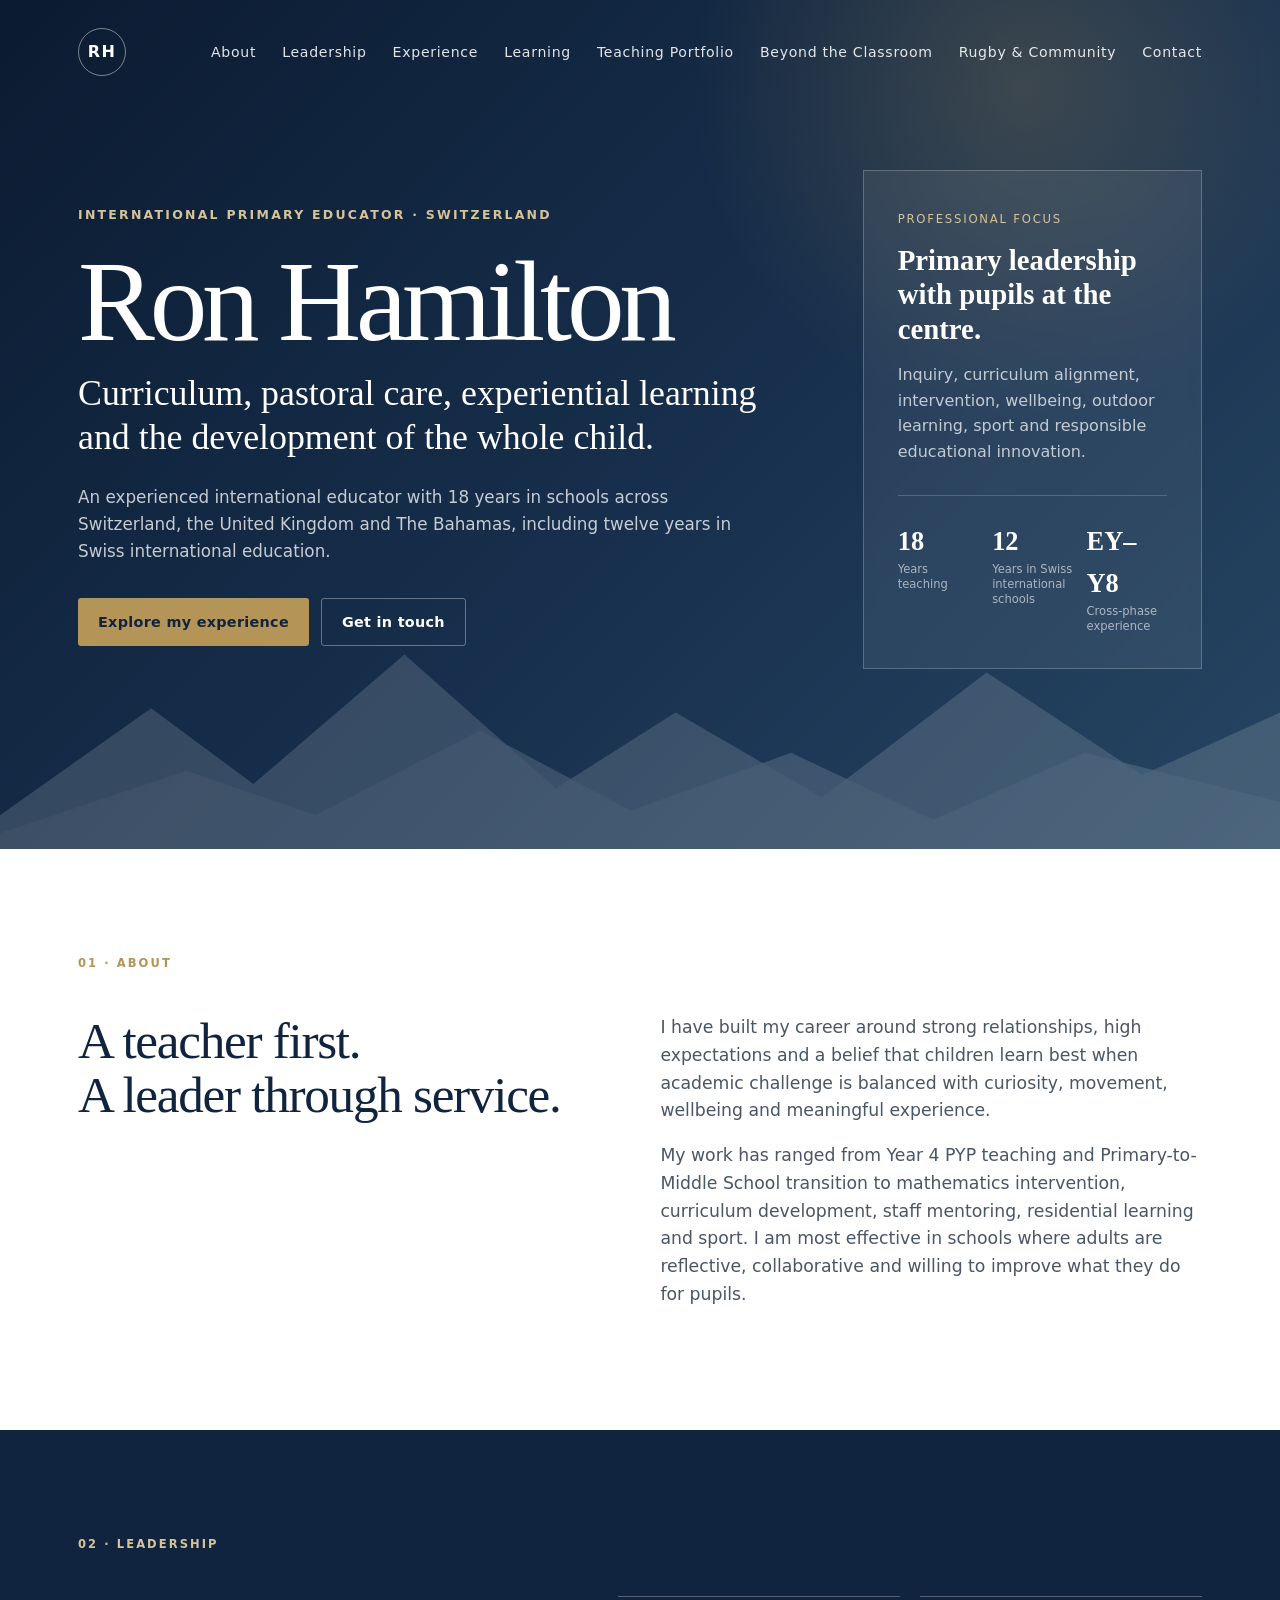
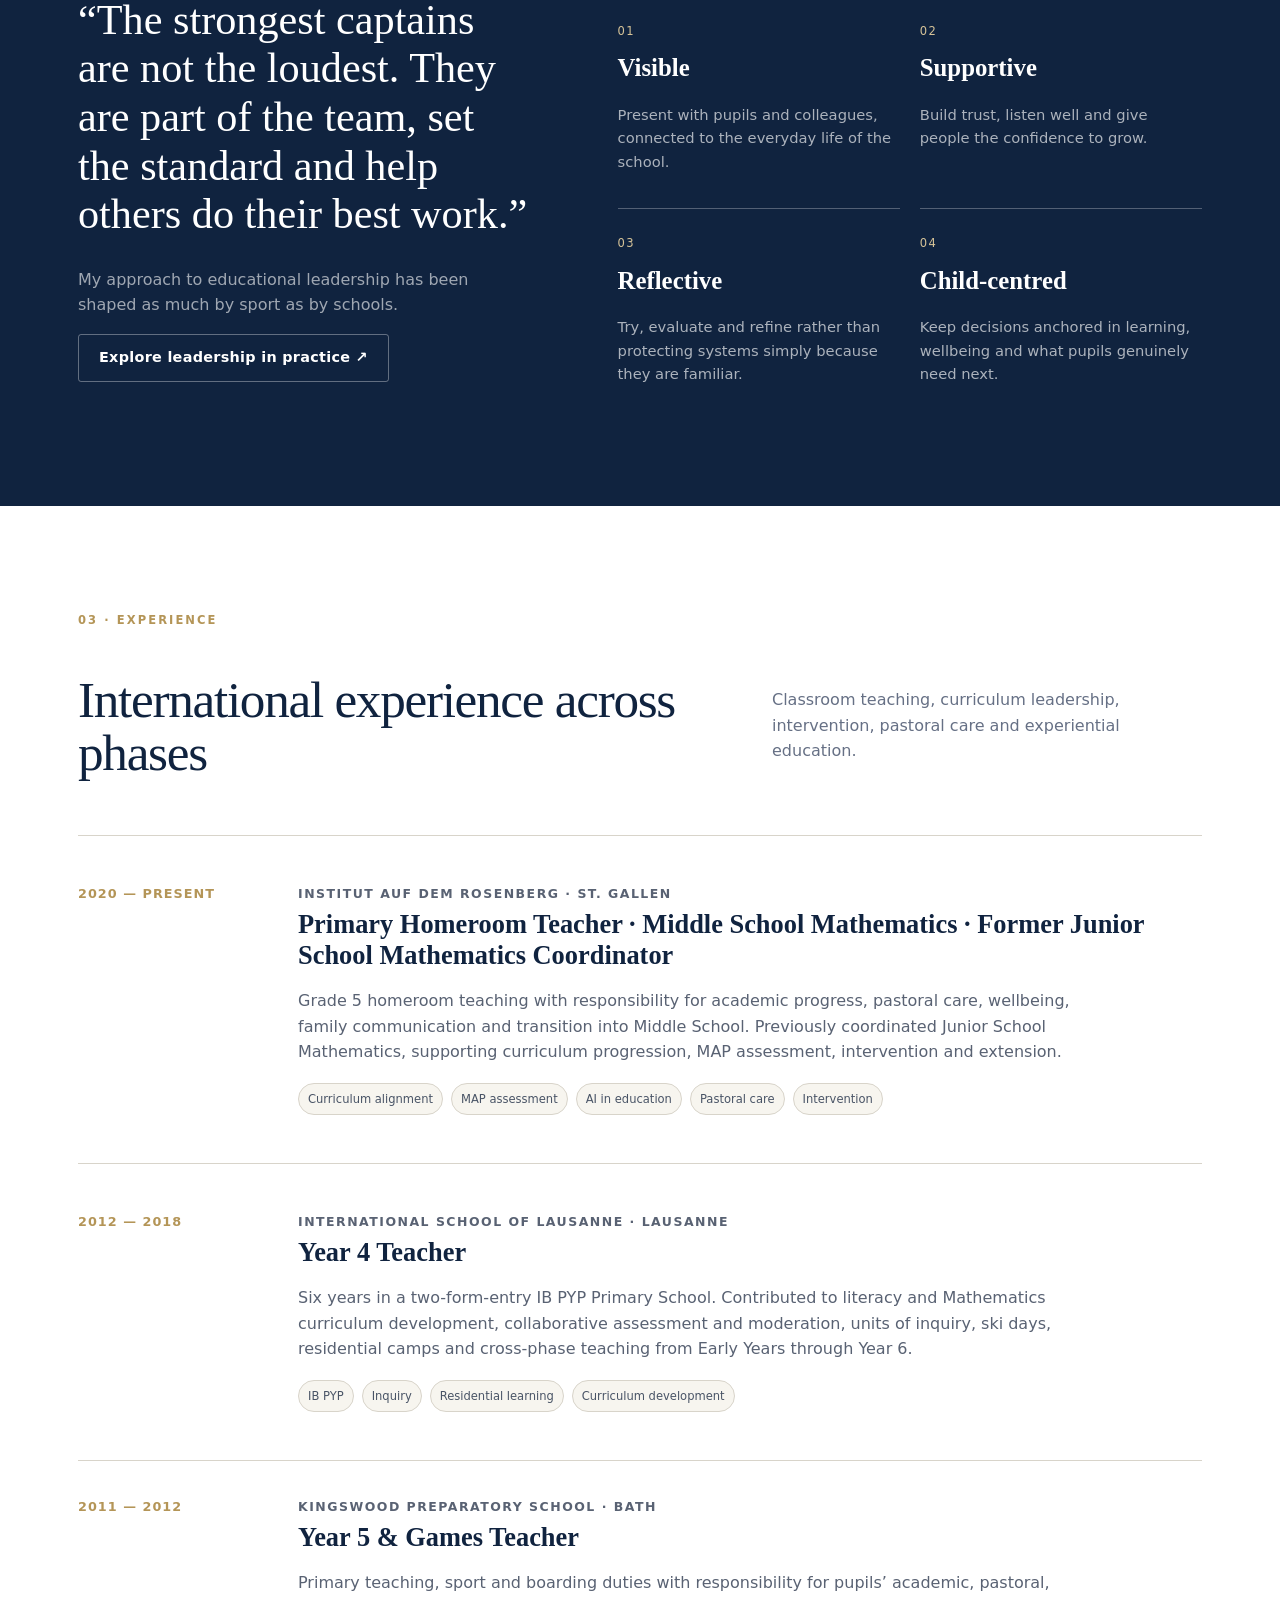
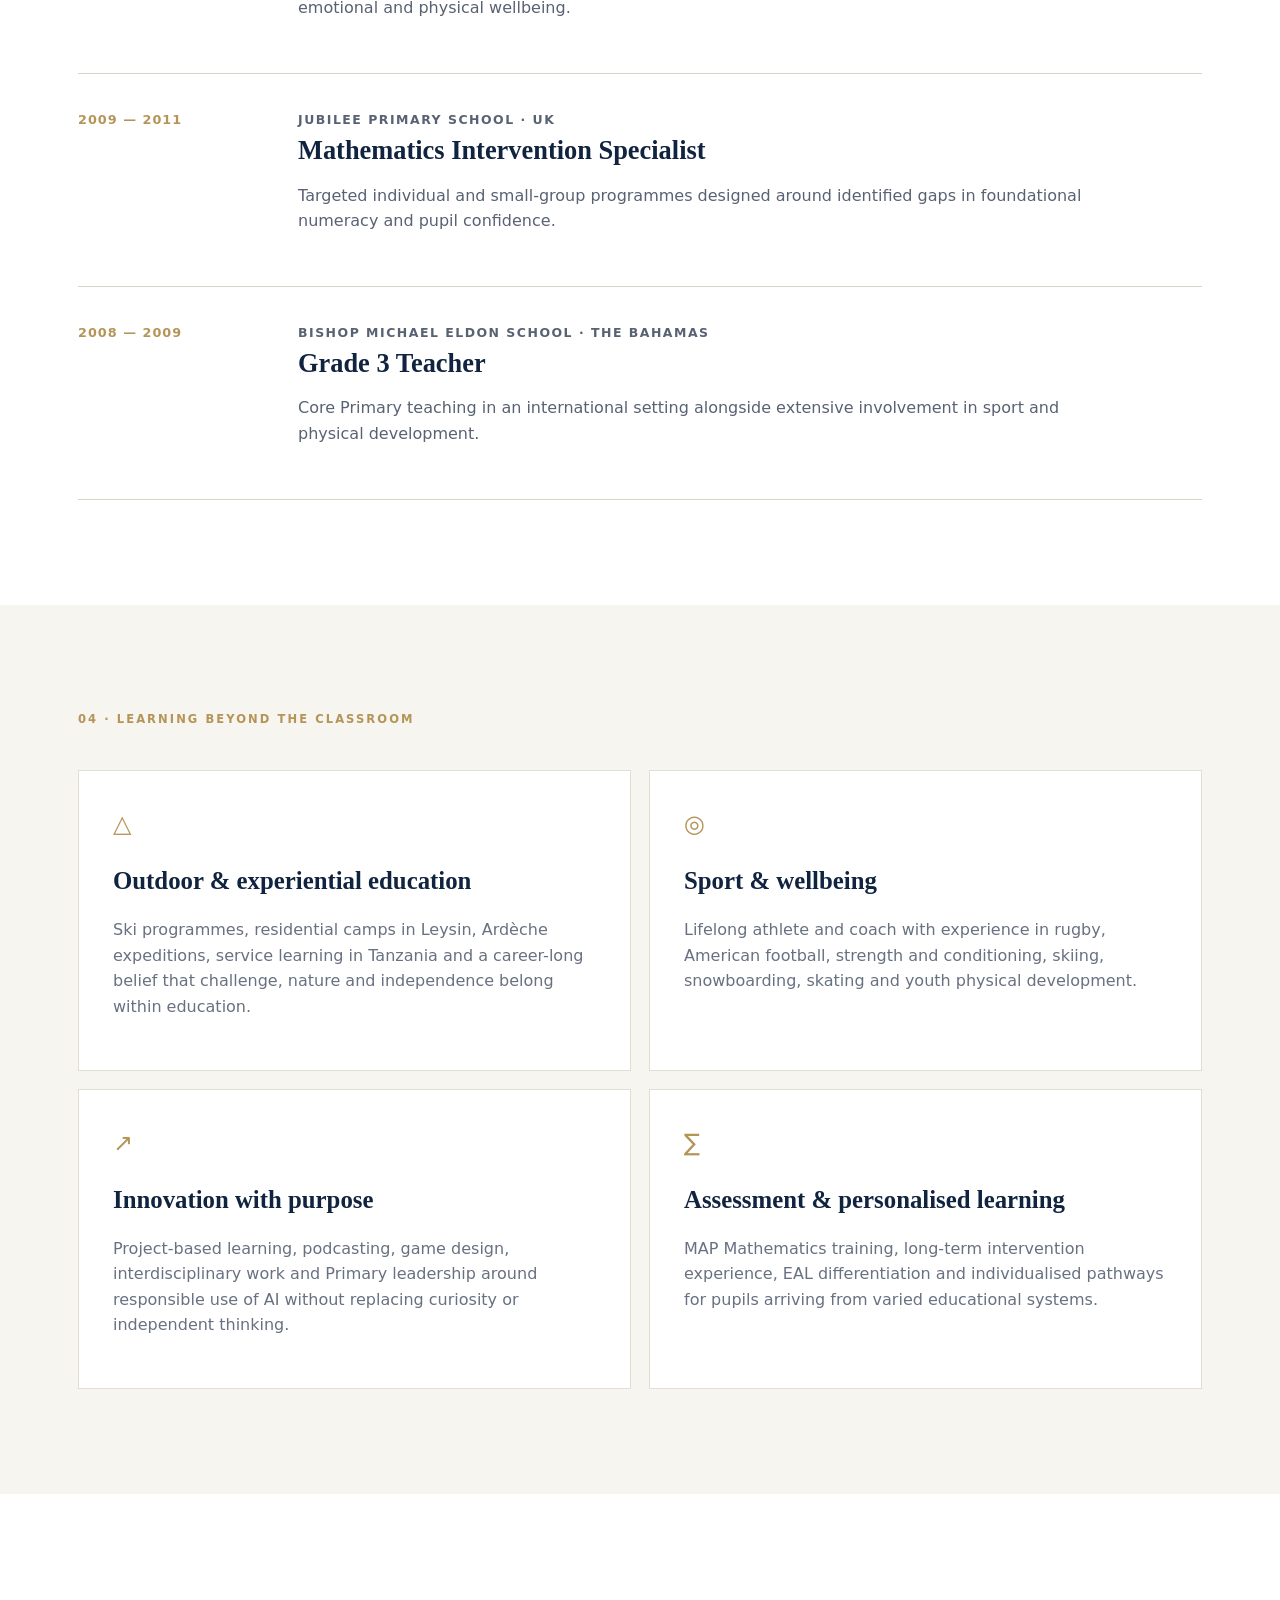
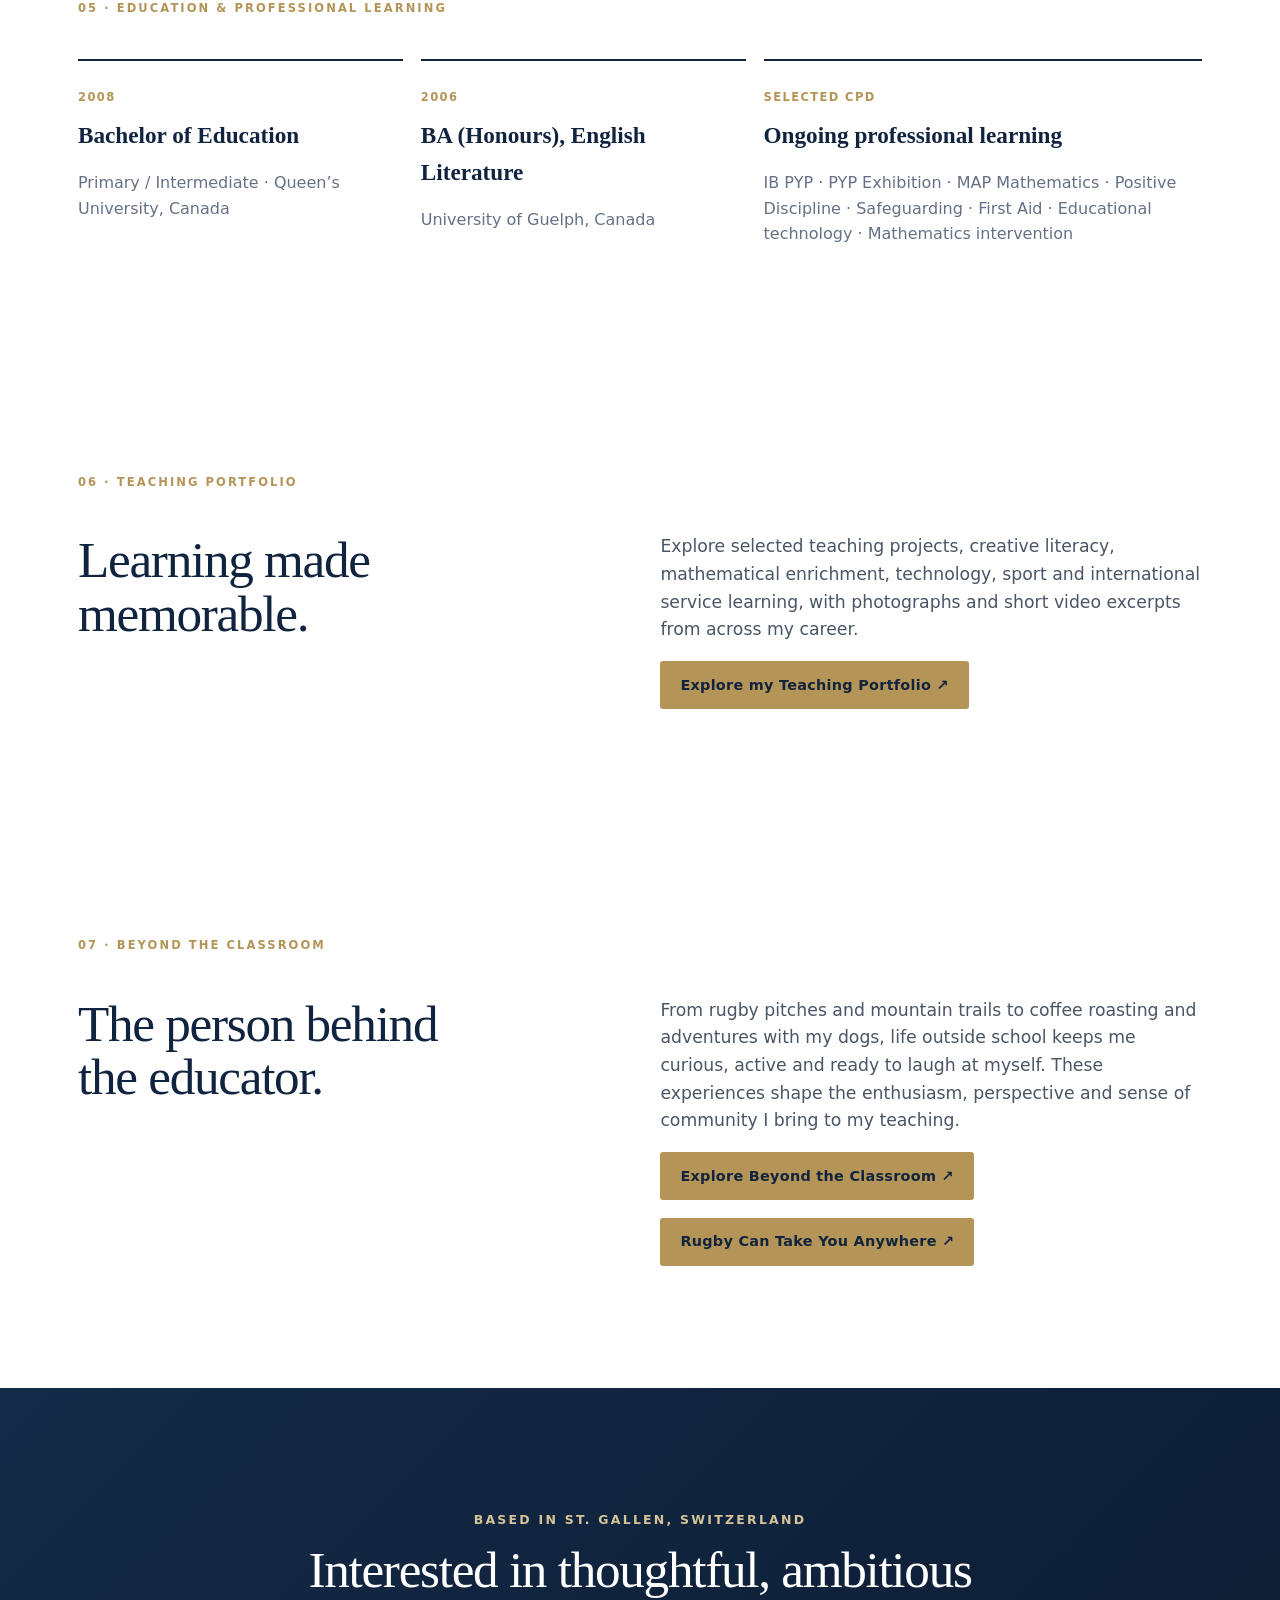
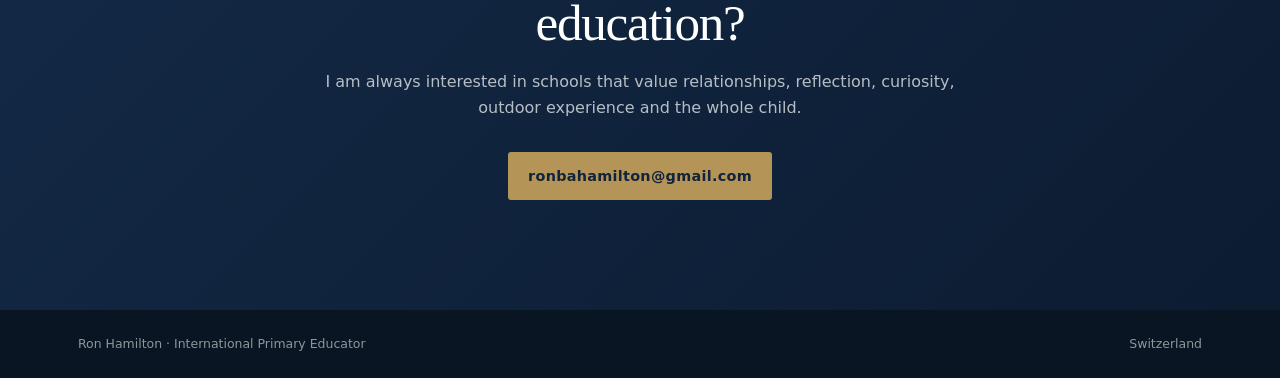
==== index.html @ 2dc6de79 "Correct Rosenberg mathematics leadership title to Junior School Mathematics Coordinator" ====
<!doctype html>
<html lang="en">
<head>
  <meta charset="utf-8">
  <meta name="viewport" content="width=device-width, initial-scale=1">
  <meta name="description" content="Ron Hamilton — international primary educator specialising in curriculum, pastoral care, experiential learning, mathematics intervention and outdoor education.">
  <title>Ron Hamilton | International Primary Educator</title>
  <link rel="stylesheet" href="styles.css">
</head>
<body>
  <header class="site-header">
    <a class="brand" href="#top">RH</a>
    <nav aria-label="Main navigation">
      <a href="#about">About</a>
      <a href="leadership.html">Leadership</a>
      <a href="#experience">Experience</a>
      <a href="#learning">Learning</a>
      <a href="portfolio.html">Teaching Portfolio</a>
      <a href="beyond.html">Beyond the Classroom</a>
      <a href="rugby.html">Rugby &amp; Community</a>
      <a href="#contact">Contact</a>
    </nav>
  </header>

  <main id="top">
    <section class="hero">
      <div class="hero-copy">
        <p class="eyebrow">International Primary Educator · Switzerland</p>
        <h1>Ron Hamilton</h1>
        <p class="hero-lead">Curriculum, pastoral care, experiential learning and the development of the whole child.</p>
        <p class="hero-intro">An experienced international educator with 18 years in schools across Switzerland, the United Kingdom and The Bahamas, including twelve years in Swiss international education.</p>
        <div class="hero-actions">
          <a class="button primary" href="#experience">Explore my experience</a>
          <a class="button secondary" href="mailto:ronbahamilton@gmail.com">Get in touch</a>
        </div>
      </div>

      <aside class="hero-card" aria-label="Professional focus">
        <span class="card-kicker">Professional focus</span>
        <strong>Primary leadership with pupils at the centre.</strong>
        <p>Inquiry, curriculum alignment, intervention, wellbeing, outdoor learning, sport and responsible educational innovation.</p>
        <div class="stat-grid">
          <div><b>18</b><span>Years teaching</span></div>
          <div><b>12</b><span>Years in Swiss international schools</span></div>
          <div><b>EY–Y8</b><span>Cross-phase experience</span></div>
        </div>
      </aside>

      <svg class="mountains" viewBox="0 0 1440 280" preserveAspectRatio="none" aria-hidden="true">
        <path d="M0 240 L170 120 L285 205 L455 60 L625 210 L760 125 L925 220 L1110 80 L1285 195 L1440 125 L1440 280 L0 280 Z" />
        <path class="ridge" d="M0 260 L210 190 L355 240 L540 145 L710 235 L890 170 L1050 245 L1220 170 L1440 225 L1440 280 L0 280 Z" />
      </svg>
    </section>

    <section id="about" class="section intro-section">
      <div class="section-label">01 · About</div>
      <div class="split">
        <div>
          <h2>A teacher first.<br>A leader through service.</h2>
        </div>
        <div class="prose">
          <p>I have built my career around strong relationships, high expectations and a belief that children learn best when academic challenge is balanced with curiosity, movement, wellbeing and meaningful experience.</p>
          <p>My work has ranged from Year 4 PYP teaching and Primary-to-Middle School transition to mathematics intervention, curriculum development, staff mentoring, residential learning and sport. I am most effective in schools where adults are reflective, collaborative and willing to improve what they do for pupils.</p>
        </div>
      </div>
    </section>

    <section id="leadership" class="section dark-section">
      <div class="section-label light">02 · Leadership</div>
      <div class="leadership-grid">
        <div>
          <p class="quote">“The strongest captains are not the loudest. They are part of the team, set the standard and help others do their best work.”</p>
          <p class="quote-note">My approach to educational leadership has been shaped as much by sport as by schools.</p>
          <a class="button secondary" href="leadership.html">Explore leadership in practice ↗</a>
        </div>
        <div class="pillars">
          <article><span>01</span><h3>Visible</h3><p>Present with pupils and colleagues, connected to the everyday life of the school.</p></article>
          <article><span>02</span><h3>Supportive</h3><p>Build trust, listen well and give people the confidence to grow.</p></article>
          <article><span>03</span><h3>Reflective</h3><p>Try, evaluate and refine rather than protecting systems simply because they are familiar.</p></article>
          <article><span>04</span><h3>Child-centred</h3><p>Keep decisions anchored in learning, wellbeing and what pupils genuinely need next.</p></article>
        </div>
      </div>
    </section>

    <section id="experience" class="section">
      <div class="section-label">03 · Experience</div>
      <div class="section-heading">
        <h2>International experience across phases</h2>
        <p>Classroom teaching, curriculum leadership, intervention, pastoral care and experiential education.</p>
      </div>

      <div class="timeline">
        <article class="role featured">
          <div class="role-date">2020 — Present</div>
          <div>
            <p class="role-place">Institut auf dem Rosenberg · St. Gallen</p>
            <h3>Primary Homeroom Teacher · Middle School Mathematics · Former Junior School Mathematics Coordinator</h3>
            <p>Grade 5 homeroom teaching with responsibility for academic progress, pastoral care, wellbeing, family communication and transition into Middle School. Previously coordinated Junior School Mathematics, supporting curriculum progression, MAP assessment, intervention and extension.</p>
            <div class="tags"><span>Curriculum alignment</span><span>MAP assessment</span><span>AI in education</span><span>Pastoral care</span><span>Intervention</span></div>
          </div>
        </article>

        <article class="role featured">
          <div class="role-date">2012 — 2018</div>
          <div>
            <p class="role-place">International School of Lausanne · Lausanne</p>
            <h3>Year 4 Teacher</h3>
            <p>Six years in a two-form-entry IB PYP Primary School. Contributed to literacy and Mathematics curriculum development, collaborative assessment and moderation, units of inquiry, ski days, residential camps and cross-phase teaching from Early Years through Year 6.</p>
            <div class="tags"><span>IB PYP</span><span>Inquiry</span><span>Residential learning</span><span>Curriculum development</span></div>
          </div>
        </article>

        <article class="role">
          <div class="role-date">2011 — 2012</div>
          <div><p class="role-place">Kingswood Preparatory School · Bath</p><h3>Year 5 & Games Teacher</h3><p>Primary teaching, sport and boarding duties with responsibility for pupils’ academic, pastoral, emotional and physical wellbeing.</p></div>
        </article>

        <article class="role">
          <div class="role-date">2009 — 2011</div>
          <div><p class="role-place">Jubilee Primary School · UK</p><h3>Mathematics Intervention Specialist</h3><p>Targeted individual and small-group programmes designed around identified gaps in foundational numeracy and pupil confidence.</p></div>
        </article>

        <article class="role">
          <div class="role-date">2008 — 2009</div>
          <div><p class="role-place">Bishop Michael Eldon School · The Bahamas</p><h3>Grade 3 Teacher</h3><p>Core Primary teaching in an international setting alongside extensive involvement in sport and physical development.</p></div>
        </article>
      </div>
    </section>

    <section id="learning" class="section warm-section">
      <div class="section-label">04 · Learning beyond the classroom</div>
      <div class="cards">
        <article>
          <span class="icon">△</span>
          <h3>Outdoor & experiential education</h3>
          <p>Ski programmes, residential camps in Leysin, Ardèche expeditions, service learning in Tanzania and a career-long belief that challenge, nature and independence belong within education.</p>
        </article>
        <article>
          <span class="icon">◎</span>
          <h3>Sport & wellbeing</h3>
          <p>Lifelong athlete and coach with experience in rugby, American football, strength and conditioning, skiing, snowboarding, skating and youth physical development.</p>
        </article>
        <article>
          <span class="icon">↗</span>
          <h3>Innovation with purpose</h3>
          <p>Project-based learning, podcasting, game design, interdisciplinary work and Primary leadership around responsible use of AI without replacing curiosity or independent thinking.</p>
        </article>
        <article>
          <span class="icon">∑</span>
          <h3>Assessment & personalised learning</h3>
          <p>MAP Mathematics training, long-term intervention experience, EAL differentiation and individualised pathways for pupils arriving from varied educational systems.</p>
        </article>
      </div>
    </section>

    <section class="section credentials">
      <div class="section-label">05 · Education & professional learning</div>
      <div class="credential-grid">
        <div><span>2008</span><h3>Bachelor of Education</h3><p>Primary / Intermediate · Queen’s University, Canada</p></div>
        <div><span>2006</span><h3>BA (Honours), English Literature</h3><p>University of Guelph, Canada</p></div>
        <div><span>Selected CPD</span><h3>Ongoing professional learning</h3><p>IB PYP · PYP Exhibition · MAP Mathematics · Positive Discipline · Safeguarding · First Aid · Educational technology · Mathematics intervention</p></div>
      </div>
    </section>

    <section class="section" id="teaching-portfolio">
      <div class="section-label">06 · Teaching portfolio</div>
      <div class="split">
        <div><h2>Learning made<br>memorable.</h2></div>
        <div class="prose">
          <p>Explore selected teaching projects, creative literacy, mathematical enrichment, technology, sport and international service learning, with photographs and short video excerpts from across my career.</p>
          <p><a class="button primary" href="portfolio.html">Explore my Teaching Portfolio ↗</a></p>
        </div>
      </div>
    </section>
    <section id="beyond" class="section">
      <div class="section-label">07 · Beyond the classroom</div>
      <div class="split">
        <div><h2>The person behind<br>the educator.</h2></div>
        <div class="prose">
          <p>From rugby pitches and mountain trails to coffee roasting and adventures with my dogs, life outside school keeps me curious, active and ready to laugh at myself. These experiences shape the enthusiasm, perspective and sense of community I bring to my teaching.</p>
          <p><a class="button primary" href="beyond.html">Explore Beyond the Classroom ↗</a></p>
          <p><a class="button primary" href="rugby.html">Rugby Can Take You Anywhere ↗</a></p>
        </div>
      </div>
    </section>

    <section id="contact" class="contact-section">
      <p class="eyebrow">Based in St. Gallen, Switzerland</p>
      <h2>Interested in thoughtful, ambitious education?</h2>
      <p>I am always interested in schools that value relationships, reflection, curiosity, outdoor experience and the whole child.</p>
      <a class="button primary" href="mailto:ronbahamilton@gmail.com">ronbahamilton@gmail.com</a>
    </section>
  </main>

  <footer>
    <span>Ron Hamilton · International Primary Educator</span>
    <span>Switzerland</span>
  </footer>
</body>
</html>
---- styles.css ----
:root{
  --navy:#10233f;
  --navy-2:#182f50;
  --ink:#1f2937;
  --muted:#667085;
  --paper:#f7f5ef;
  --warm:#eee8dc;
  --gold:#b49557;
  --line:#d8d4ca;
  --white:#ffffff;
  --max:1180px;
}
*{box-sizing:border-box}
html{scroll-behavior:smooth}
body{
  margin:0;
  font-family:Inter,ui-sans-serif,system-ui,-apple-system,BlinkMacSystemFont,"Segoe UI",sans-serif;
  color:var(--ink);
  background:#fff;
  line-height:1.6;
}
a{color:inherit}
.site-header{
  position:absolute;
  z-index:10;
  top:0;left:0;right:0;
  max-width:var(--max);
  margin:auto;
  padding:28px 28px;
  display:flex;
  justify-content:space-between;
  align-items:center;
  color:#fff;
}
.brand{
  text-decoration:none;
  width:48px;height:48px;border:1px solid rgba(255,255,255,.45);
  border-radius:50%;
  display:grid;place-items:center;
  font-weight:700;letter-spacing:.08em;
}
nav{display:flex;gap:26px}
nav a{
  text-decoration:none;
  font-size:.88rem;
  letter-spacing:.05em;
  opacity:.88;
}
nav a:hover{opacity:1}
.hero{
  min-height:780px;
  position:relative;
  overflow:hidden;
  background:
    radial-gradient(circle at 80% 10%, rgba(180,149,87,.24), transparent 26%),
    linear-gradient(135deg,#0b1b31 0%,#18314f 58%,#274663 100%);
  color:#fff;
  padding:170px max(28px,calc((100vw - var(--max))/2 + 28px)) 180px;
  display:grid;
  grid-template-columns:minmax(0,1.35fr) minmax(320px,.65fr);
  gap:80px;
  align-items:center;
}
.hero-copy,.hero-card{position:relative;z-index:2}
.eyebrow{
  text-transform:uppercase;
  letter-spacing:.18em;
  font-size:.78rem;
  font-weight:700;
  color:#d6c398;
}
h1{
  font-family:Georgia,"Times New Roman",serif;
  font-size:clamp(4rem,9vw,8.4rem);
  line-height:.9;
  margin:.22em 0 .16em;
  font-weight:500;
  letter-spacing:-.045em;
}
.hero-lead{
  font-family:Georgia,"Times New Roman",serif;
  font-size:clamp(1.45rem,2.8vw,2.35rem);
  line-height:1.22;
  max-width:760px;
  margin:0 0 24px;
}
.hero-intro{max-width:690px;color:rgba(255,255,255,.76);font-size:1.05rem}
.hero-actions{display:flex;gap:12px;flex-wrap:wrap;margin-top:34px}
.button{
  display:inline-flex;align-items:center;justify-content:center;
  min-height:48px;padding:0 20px;
  text-decoration:none;border-radius:3px;
  font-size:.9rem;font-weight:700;letter-spacing:.02em;
}
.primary{background:var(--gold);color:#12243d}
.secondary{border:1px solid rgba(255,255,255,.34);color:#fff}
.hero-card{
  border:1px solid rgba(255,255,255,.22);
  padding:34px;
  background:rgba(255,255,255,.07);
  backdrop-filter:blur(6px);
}
.card-kicker{font-size:.73rem;letter-spacing:.15em;text-transform:uppercase;color:#d6c398}
.hero-card strong{display:block;font-family:Georgia,serif;font-size:1.8rem;line-height:1.2;margin:12px 0}
.hero-card p{color:rgba(255,255,255,.72)}
.stat-grid{display:grid;grid-template-columns:repeat(3,1fr);gap:14px;margin-top:30px;padding-top:24px;border-top:1px solid rgba(255,255,255,.18)}
.stat-grid b{display:block;font-family:Georgia,serif;font-size:1.65rem;color:#fff}
.stat-grid span{display:block;font-size:.72rem;line-height:1.3;color:rgba(255,255,255,.6)}
.mountains{position:absolute;bottom:-2px;left:0;width:100%;height:250px;z-index:1;opacity:.2;fill:#b9c3ca}
.mountains .ridge{fill:#edf0ef;opacity:.75}
.section{max-width:var(--max);margin:auto;padding:105px 28px}
.section-label{
  color:var(--gold);
  text-transform:uppercase;
  font-size:.72rem;
  font-weight:800;
  letter-spacing:.18em;
  margin-bottom:42px;
}
.split{display:grid;grid-template-columns:1fr 1.1fr;gap:90px}
h2{
  font-family:Georgia,"Times New Roman",serif;
  color:var(--navy);
  font-weight:500;
  letter-spacing:-.025em;
  font-size:clamp(2.4rem,4vw,4.4rem);
  line-height:1.04;
  margin:0;
}
.prose{font-size:1.08rem;color:#4a5565}
.prose p:first-child{margin-top:0}
.dark-section{
  max-width:none;
  padding-left:max(28px,calc((100vw - var(--max))/2 + 28px));
  padding-right:max(28px,calc((100vw - var(--max))/2 + 28px));
  background:var(--navy);
  color:#fff;
}
.section-label.light{color:#d6c398}
.leadership-grid{display:grid;grid-template-columns:1fr 1.3fr;gap:90px}
.quote{
  font-family:Georgia,serif;
  font-size:clamp(2rem,3.3vw,3.25rem);
  line-height:1.15;
  margin:0;
}
.quote-note{color:rgba(255,255,255,.6);margin-top:28px}
.pillars{display:grid;grid-template-columns:1fr 1fr;gap:20px}
.pillars article{border-top:1px solid rgba(255,255,255,.28);padding-top:20px}
.pillars span{font-size:.72rem;color:#d6c398;letter-spacing:.12em}
.pillars h3{font-family:Georgia,serif;font-size:1.55rem;margin:6px 0}
.pillars p{color:rgba(255,255,255,.65);font-size:.92rem}
.section-heading{display:flex;justify-content:space-between;gap:50px;align-items:end;margin-bottom:55px}
.section-heading p{max-width:430px;color:var(--muted)}
.timeline{border-top:1px solid var(--line)}
.role{
  display:grid;
  grid-template-columns:180px 1fr;
  gap:40px;
  padding:36px 0;
  border-bottom:1px solid var(--line);
}
.role.featured{padding:48px 0}
.role-date{font-size:.8rem;color:var(--gold);font-weight:800;letter-spacing:.08em;text-transform:uppercase}
.role-place{margin:0 0 5px;font-size:.78rem;text-transform:uppercase;letter-spacing:.12em;color:var(--muted);font-weight:700}
.role h3{margin:0 0 12px;color:var(--navy);font-family:Georgia,serif;font-size:1.65rem;line-height:1.2}
.role p{max-width:820px;color:#596273}
.tags{display:flex;gap:8px;flex-wrap:wrap;margin-top:18px}
.tags span{font-size:.72rem;background:var(--paper);border:1px solid var(--line);padding:6px 9px;border-radius:999px;color:#495466}
.warm-section{max-width:none;background:var(--paper);padding-left:max(28px,calc((100vw - var(--max))/2 + 28px));padding-right:max(28px,calc((100vw - var(--max))/2 + 28px))}
.cards{display:grid;grid-template-columns:repeat(2,1fr);gap:18px}
.cards article{background:#fff;padding:34px;border:1px solid #e2ded5;min-height:265px}
.icon{font-size:1.5rem;color:var(--gold)}
.cards h3{font-family:Georgia,serif;color:var(--navy);font-size:1.55rem;margin:18px 0 10px}
.cards p{color:#687181}
.credential-grid{display:grid;grid-template-columns:1fr 1fr 1.35fr;gap:18px}
.credential-grid>div{border-top:2px solid var(--navy);padding-top:22px}
.credential-grid span{text-transform:uppercase;letter-spacing:.12em;color:var(--gold);font-size:.72rem;font-weight:700}
.credential-grid h3{font-family:Georgia,serif;color:var(--navy);font-size:1.45rem;margin:8px 0}
.credential-grid p{color:#667085}
.contact-section{
  background:linear-gradient(135deg,#142a48,#0c1c31);
  color:#fff;
  text-align:center;
  padding:110px 28px;
}
.contact-section h2{color:#fff;max-width:850px;margin:0 auto 20px}
.contact-section>p:not(.eyebrow){max-width:680px;margin:0 auto 32px;color:rgba(255,255,255,.7)}
footer{background:#091522;color:rgba(255,255,255,.55);padding:24px max(28px,calc((100vw - var(--max))/2 + 28px));display:flex;justify-content:space-between;font-size:.78rem}
@media(max-width:900px){
  nav{display:none}
  .hero{grid-template-columns:1fr;gap:45px;padding-top:135px}
  .hero-card{max-width:600px}
  .split,.leadership-grid{grid-template-columns:1fr;gap:45px}
  .section-heading{display:block}
  .section-heading p{margin-top:18px}
  .credential-grid{grid-template-columns:1fr}
}
@media(max-width:650px){
  .hero{min-height:auto;padding-bottom:145px}
  h1{font-size:4rem}
  .stat-grid{grid-template-columns:1fr 1fr 1fr}
  .pillars,.cards{grid-template-columns:1fr}
  .role{grid-template-columns:1fr;gap:8px}
  footer{display:block}
  footer span{display:block;margin:3px 0}
}
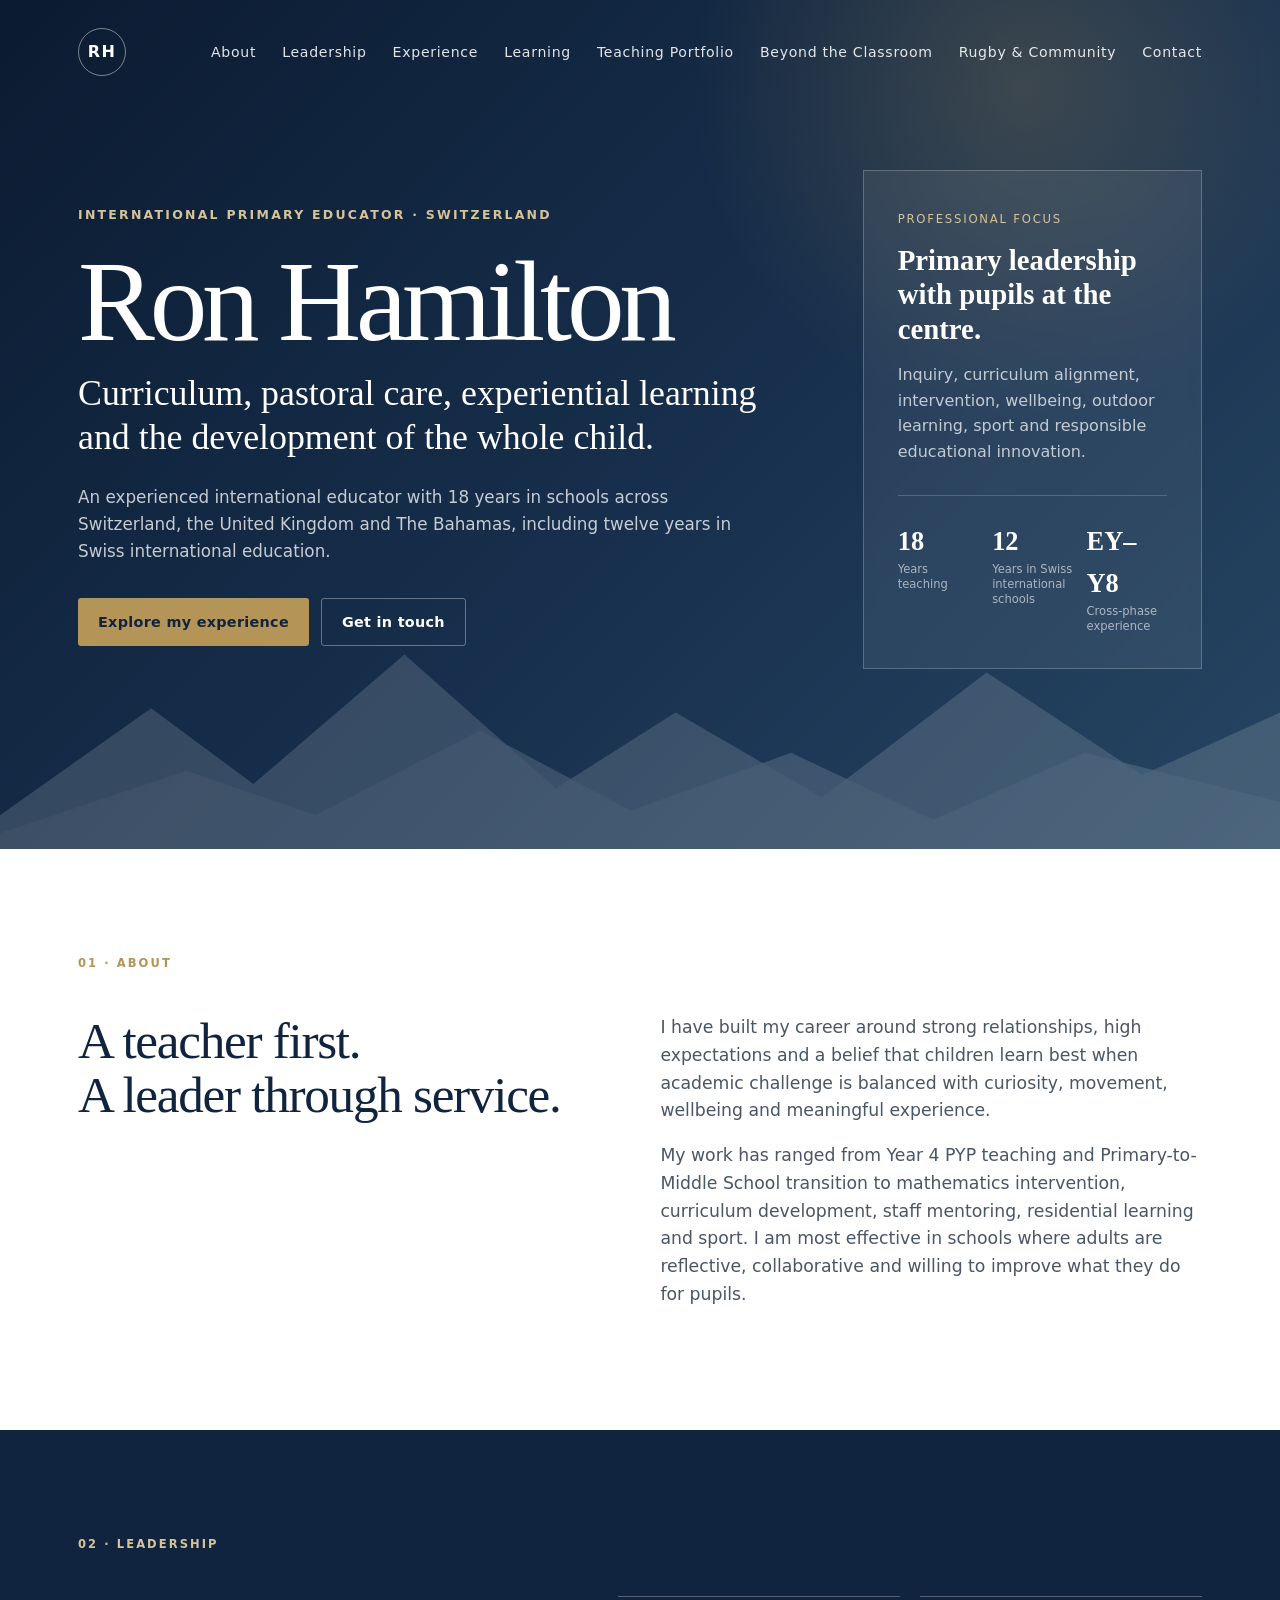
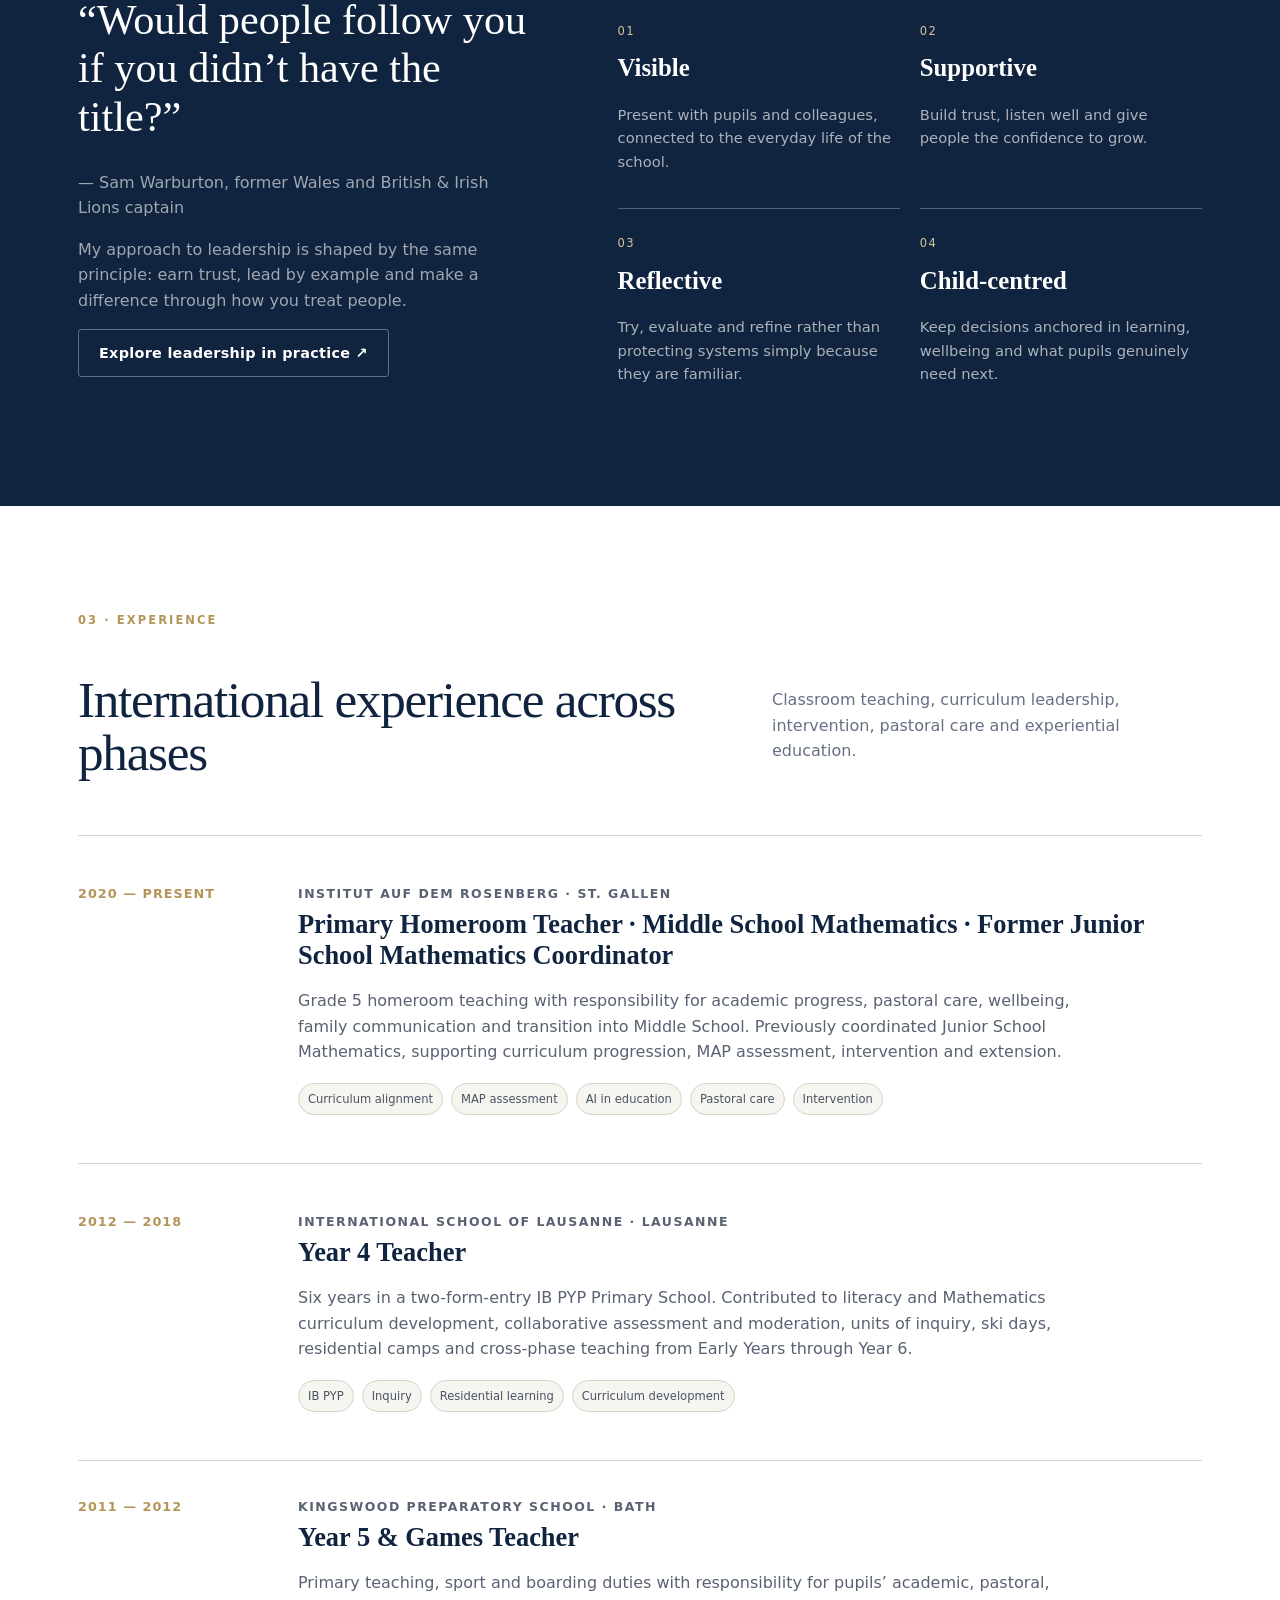
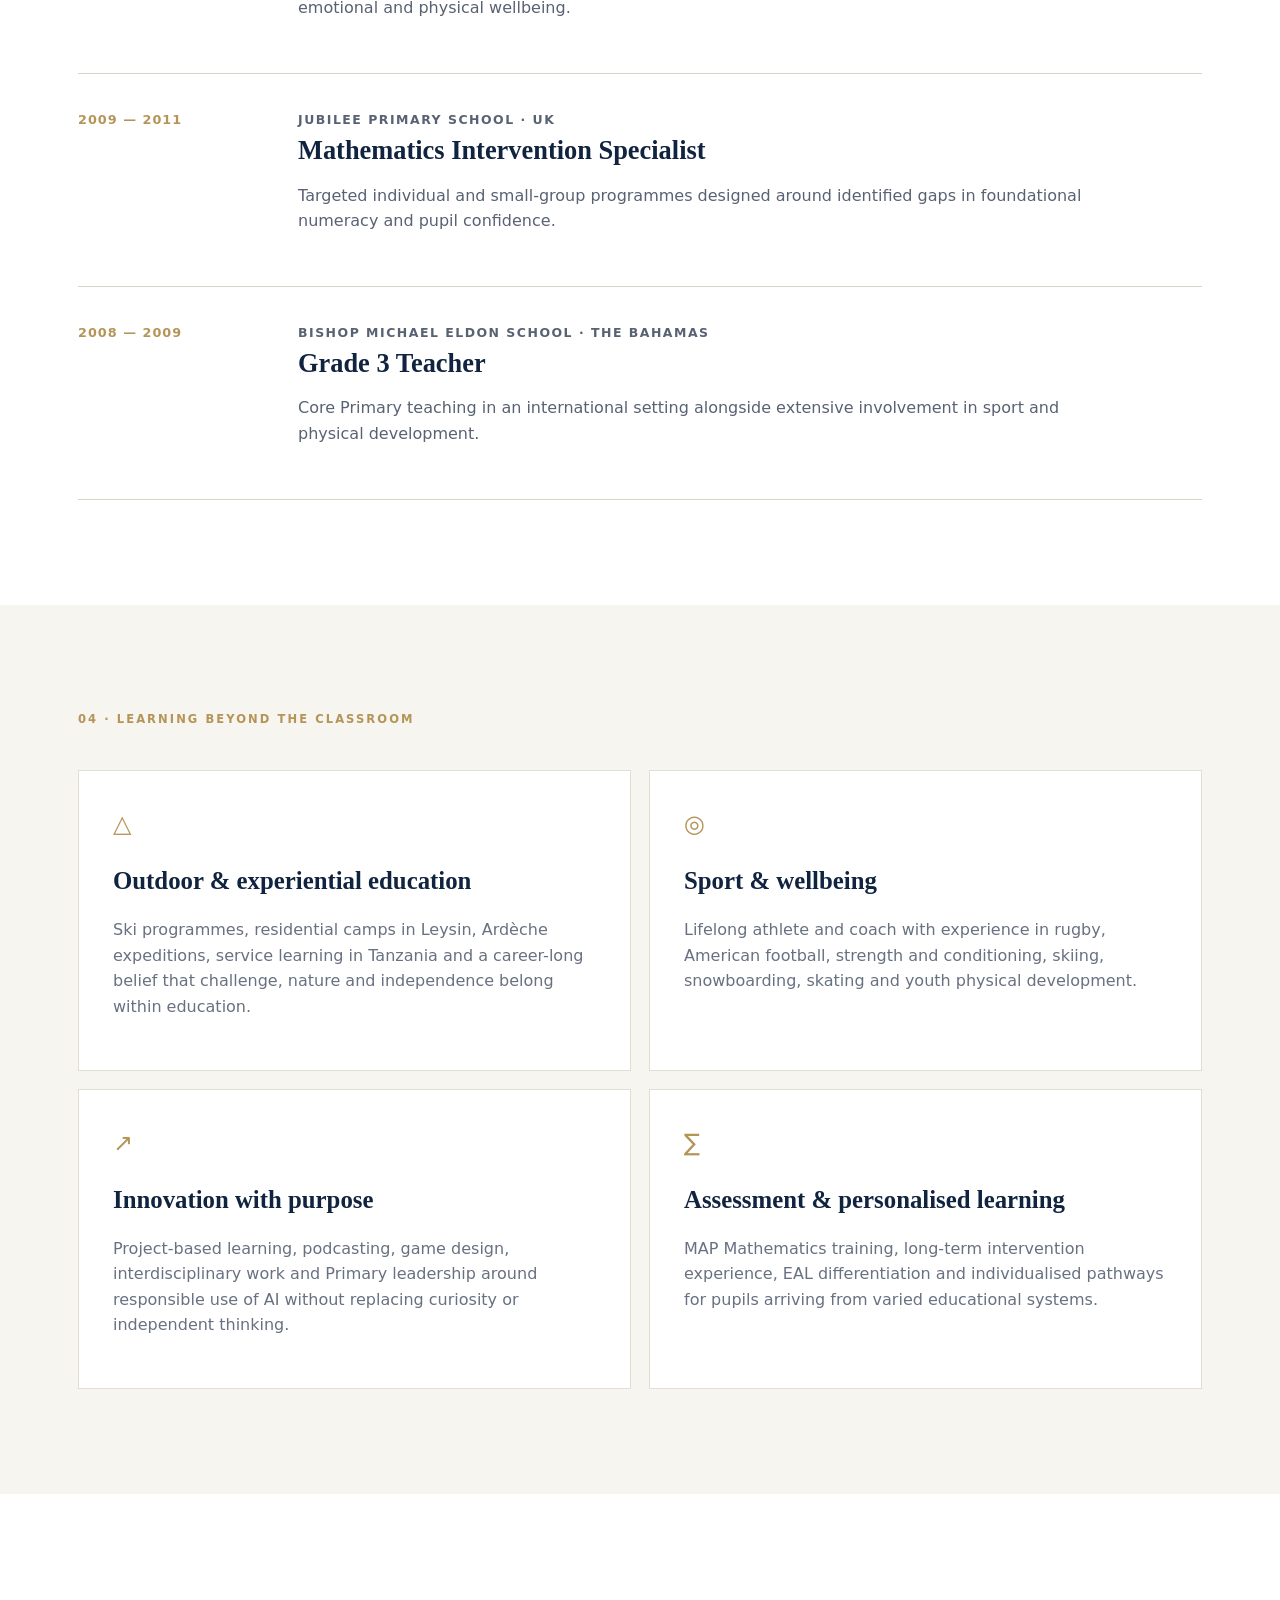
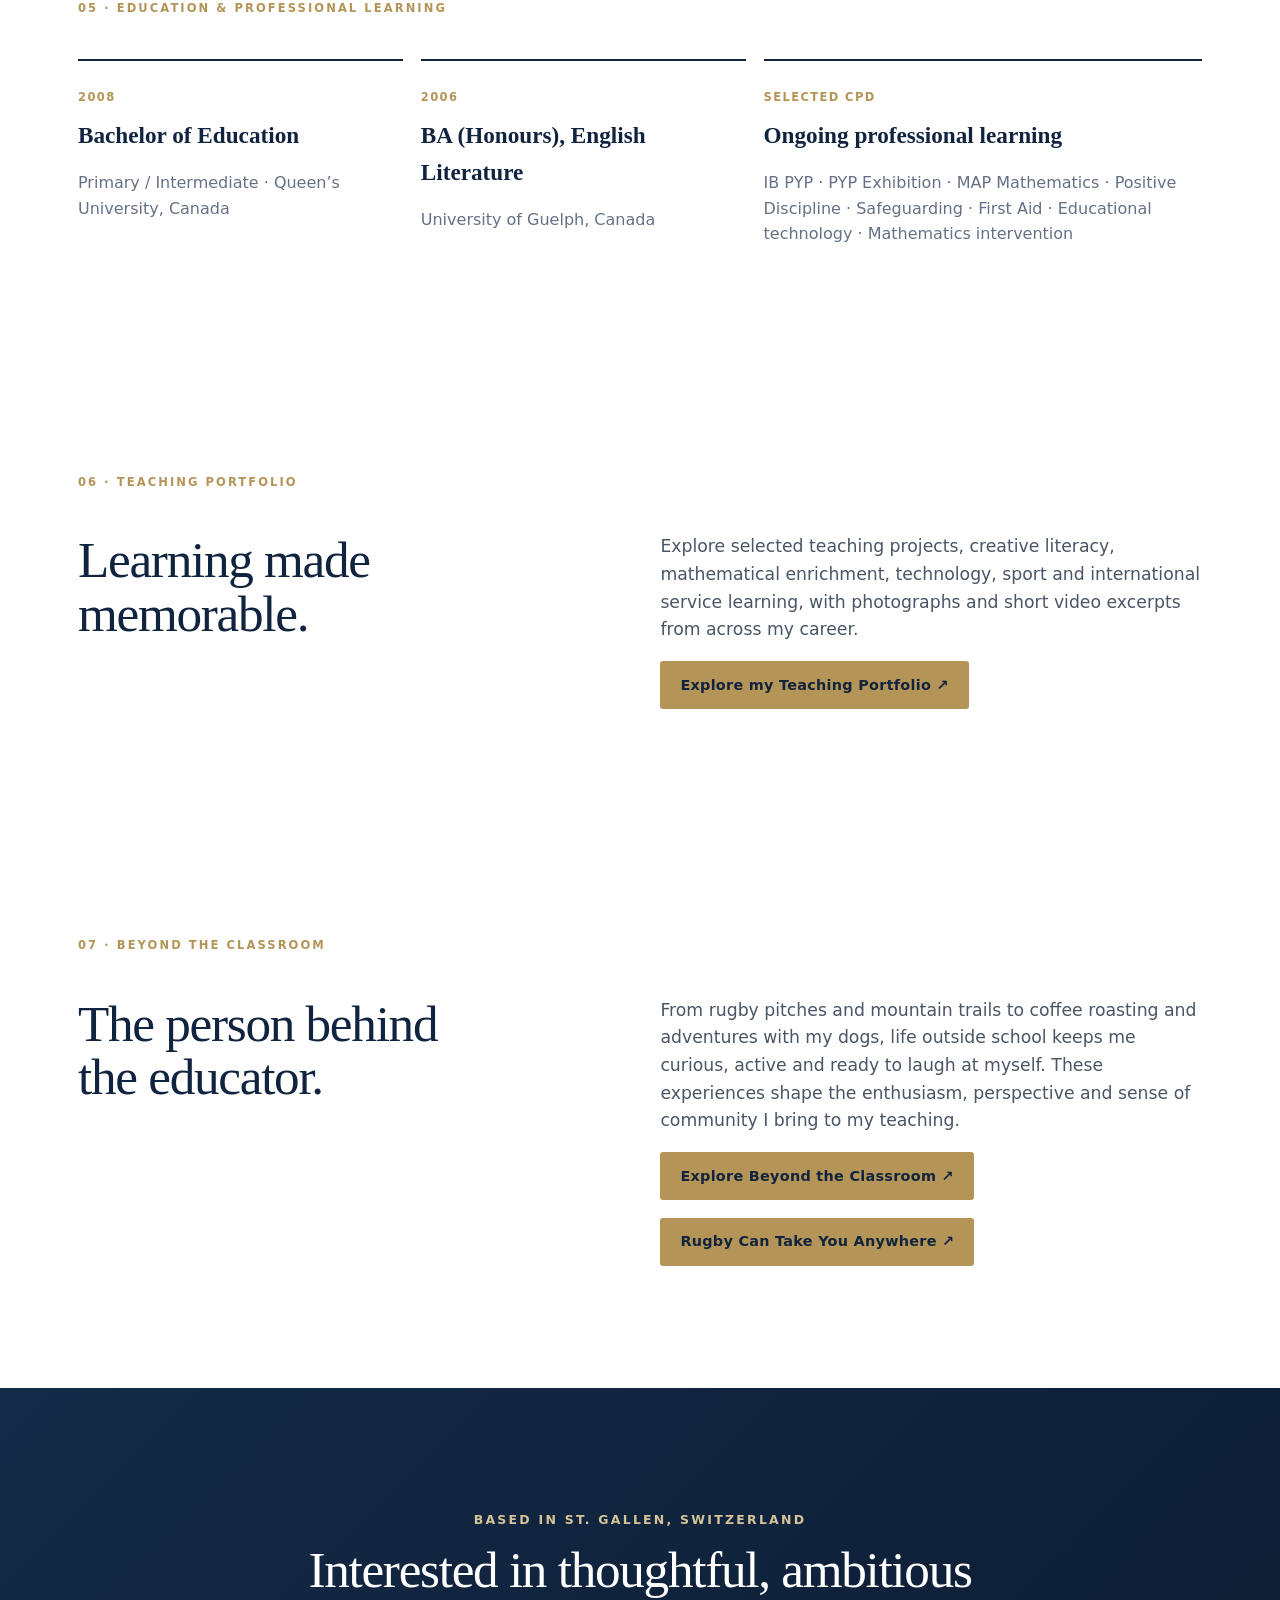
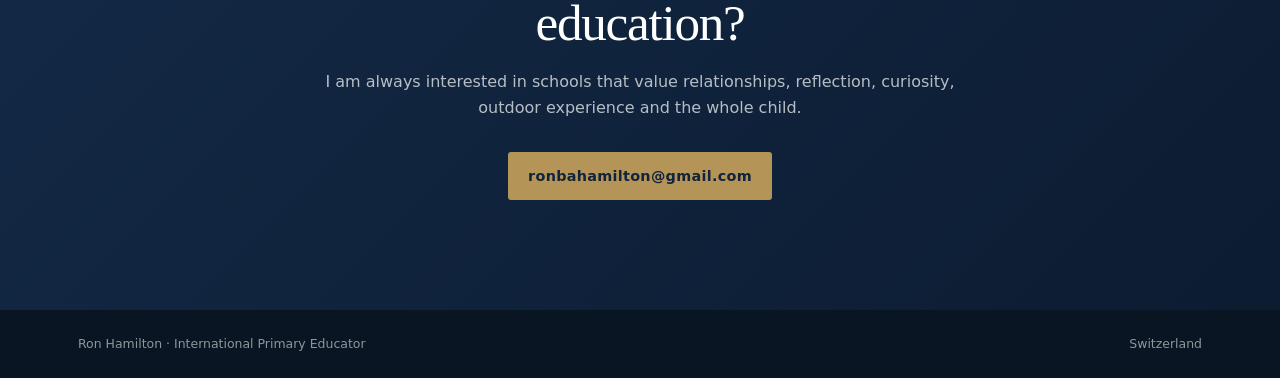
==== commit e7c6b910: "Feature Sam Warburton's leadership quote on homepage" ====
--- a/index.html
+++ b/index.html
@@ -69,8 +69,9 @@
       <div class="section-label light">02 · Leadership</div>
       <div class="leadership-grid">
         <div>
-          <p class="quote">“The strongest captains are not the loudest. They are part of the team, set the standard and help others do their best work.”</p>
-          <p class="quote-note">My approach to educational leadership has been shaped as much by sport as by schools.</p>
+          <p class="quote">“Would people follow you if you didn’t have the title?”</p>
+          <p class="quote-note">— Sam Warburton, former Wales and British &amp; Irish Lions captain</p>
+          <p class="quote-note" style="margin-top:14px">My approach to leadership is shaped by the same principle: earn trust, lead by example and make a difference through how you treat people.</p>
           <a class="button secondary" href="leadership.html">Explore leadership in practice ↗</a>
         </div>
         <div class="pillars">
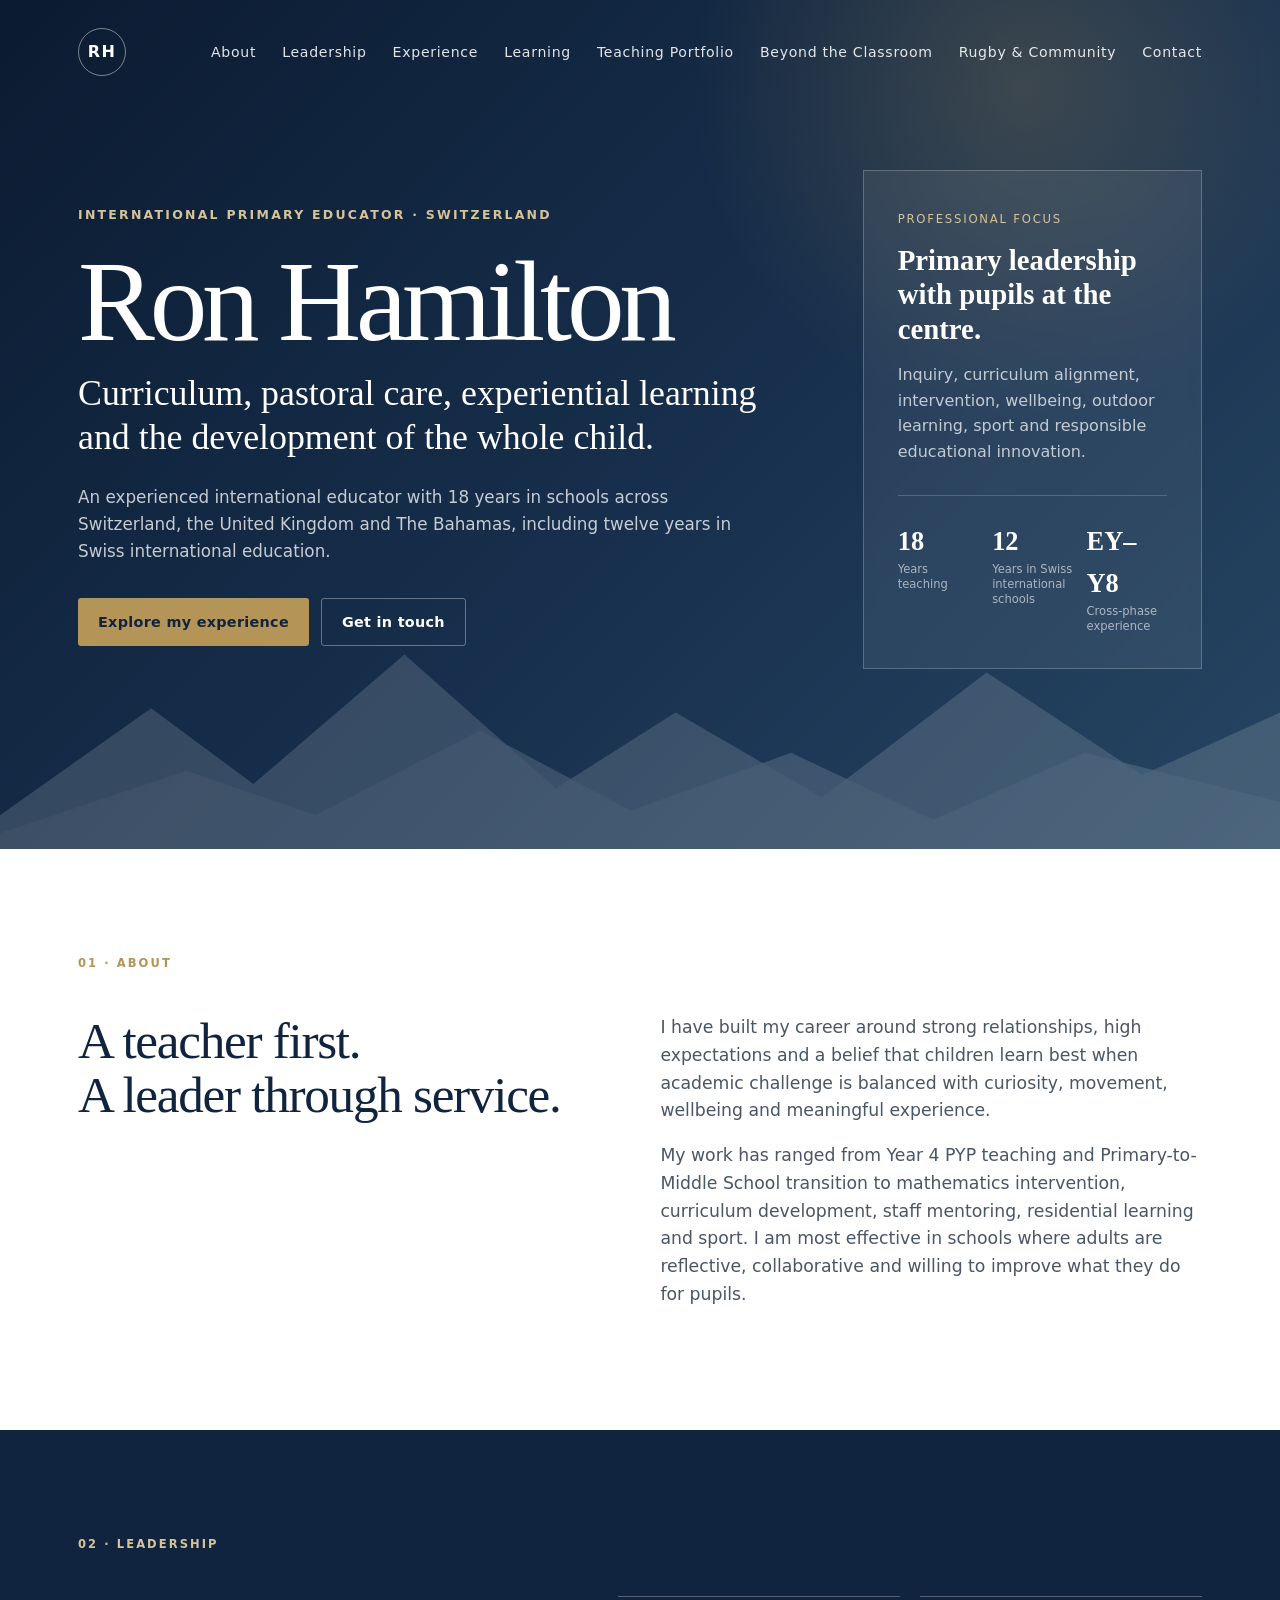
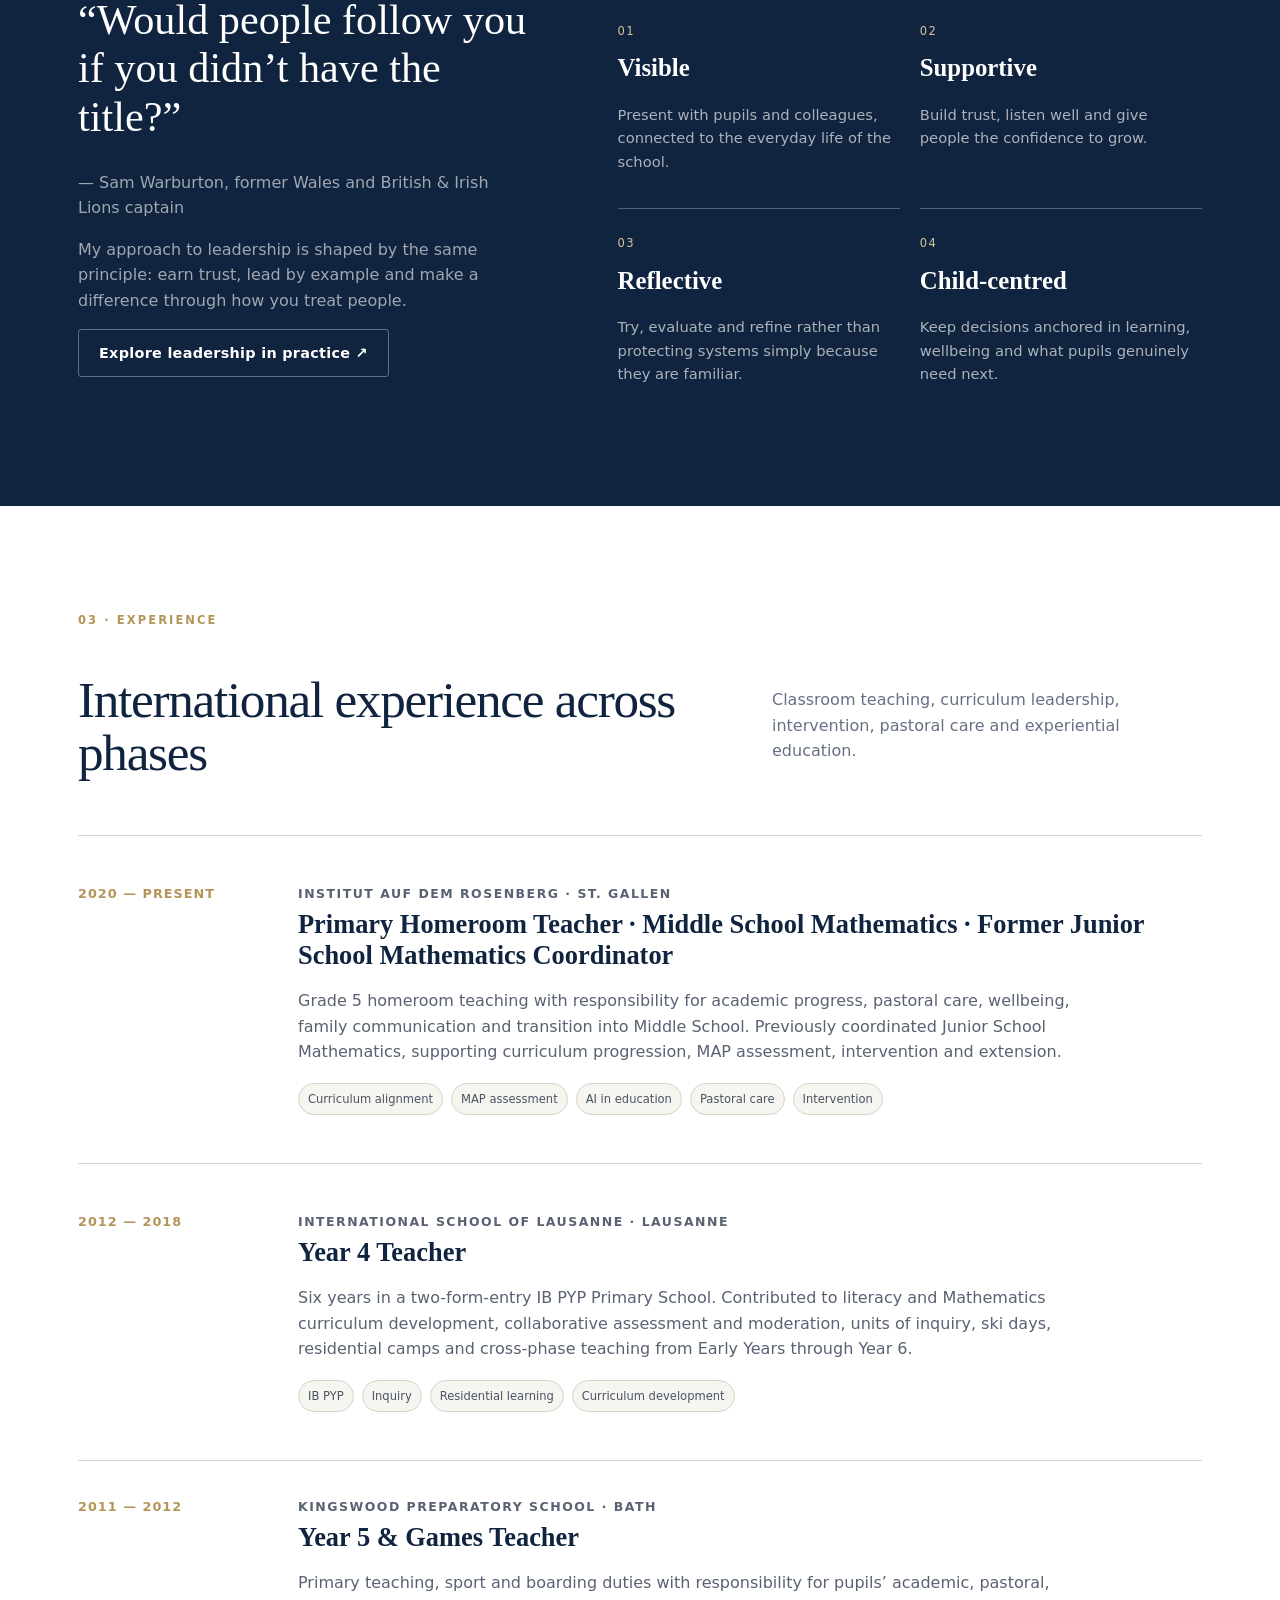
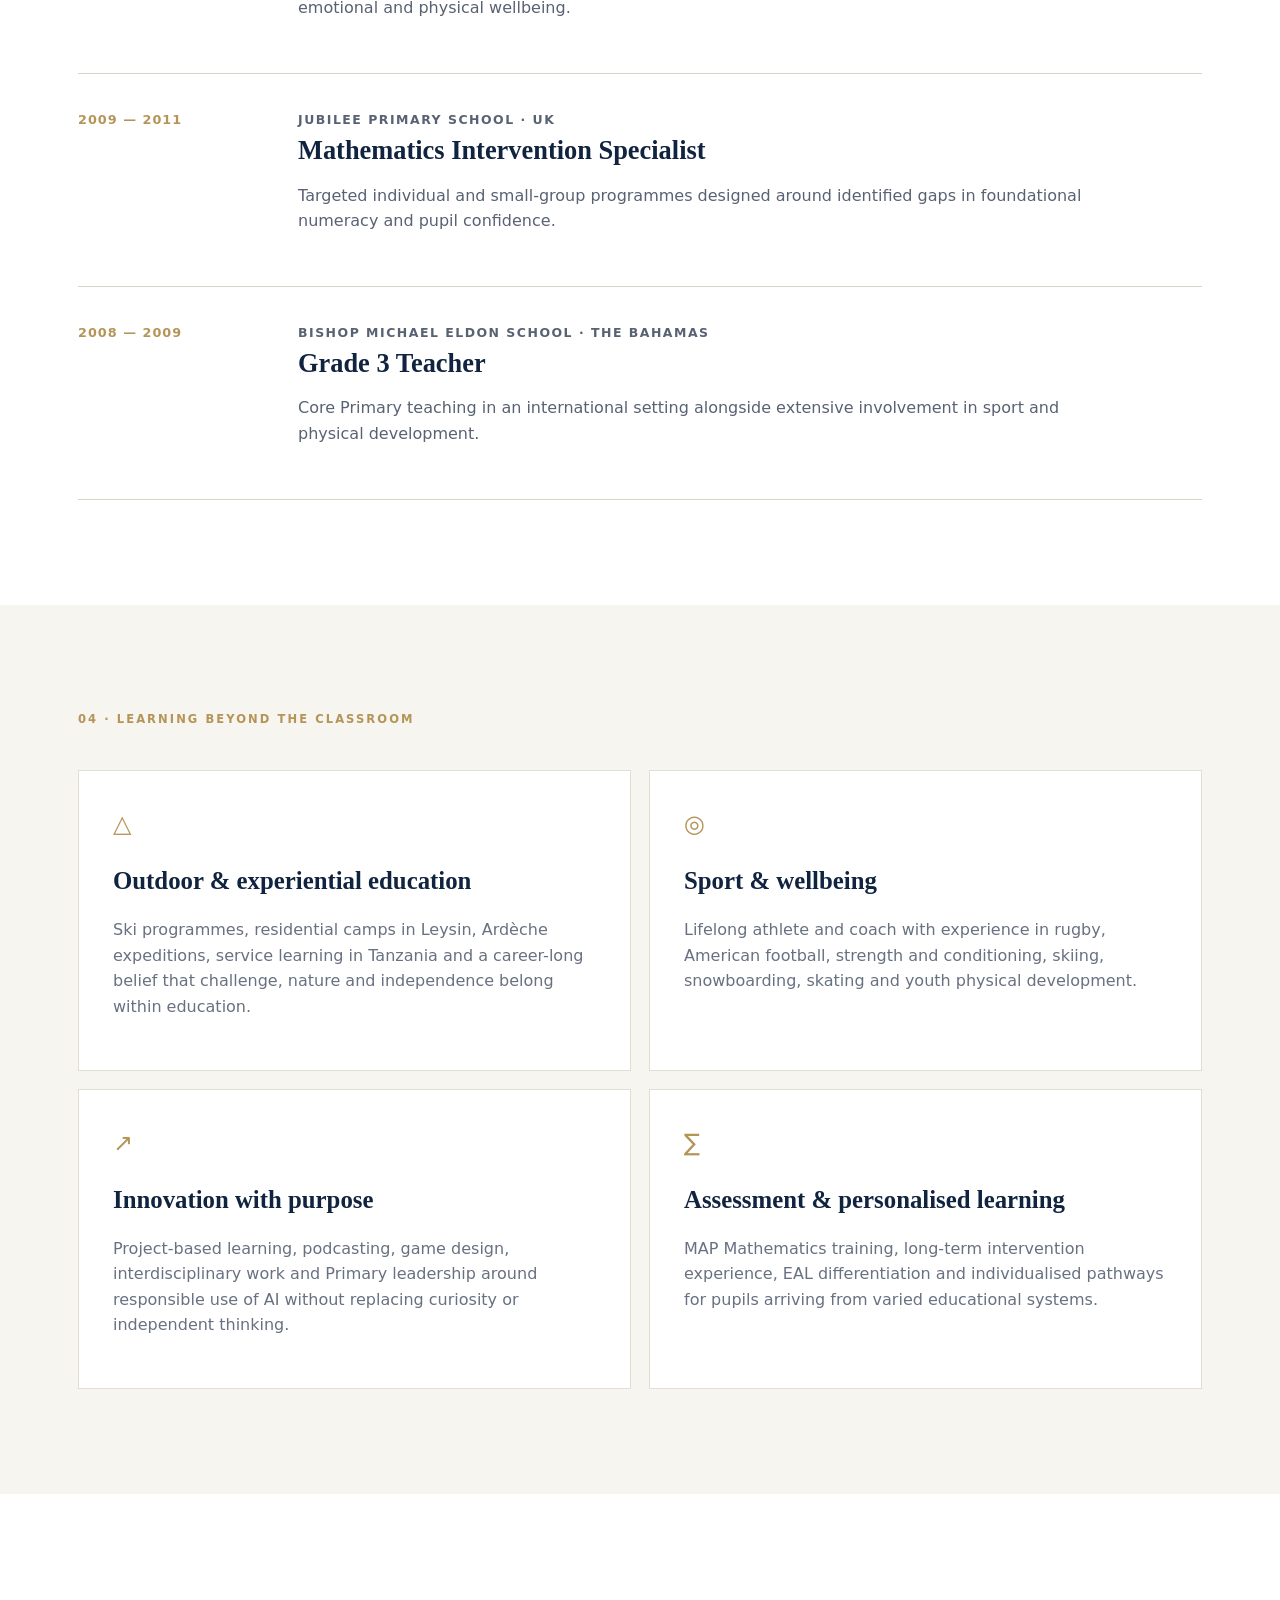
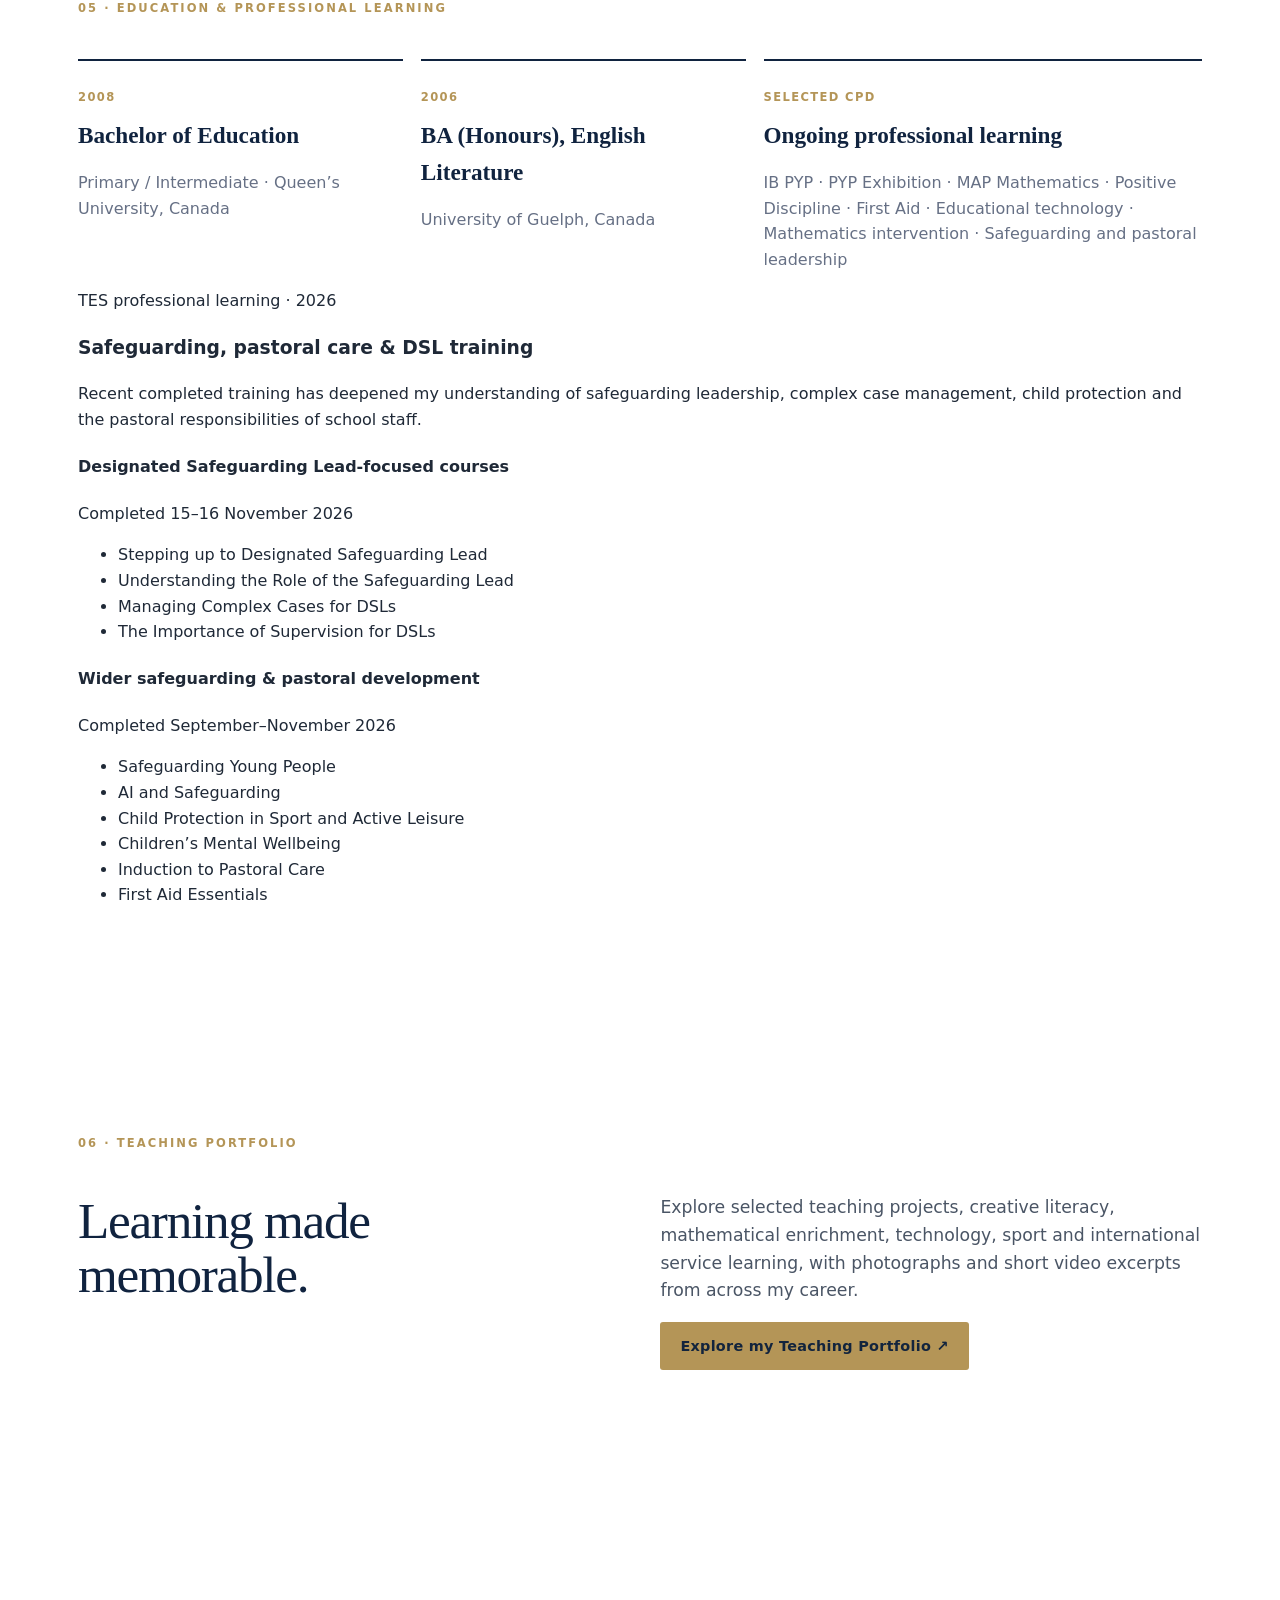
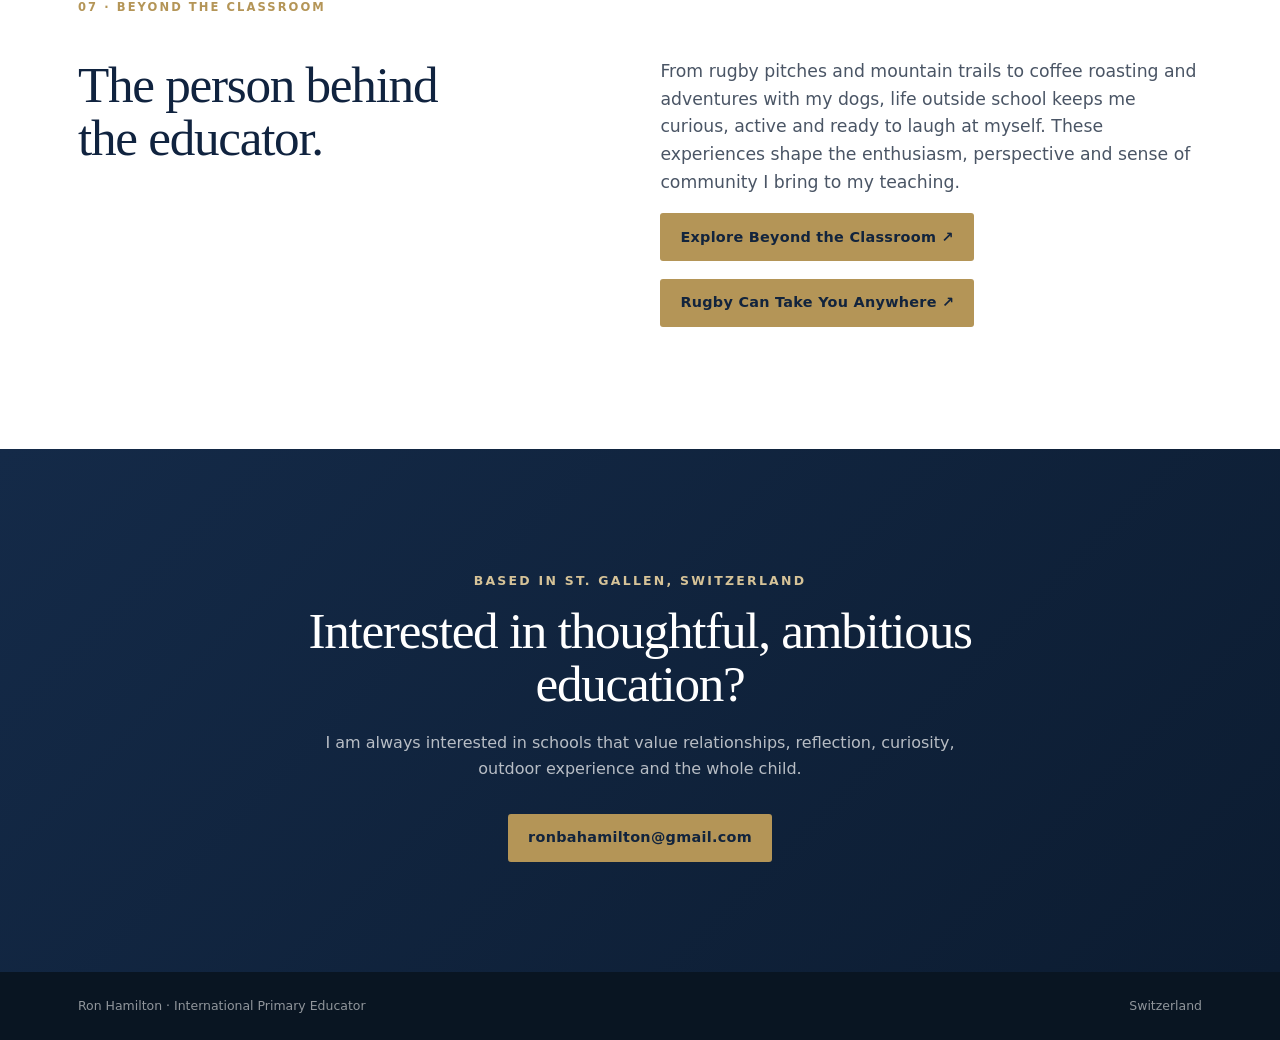
==== commit 68d7bbe6: "Show recently completed TES DSL and safeguarding courses on professional portfolio" ====
--- a/index.html
+++ b/index.html
@@ -159,7 +159,38 @@
       <div class="credential-grid">
         <div><span>2008</span><h3>Bachelor of Education</h3><p>Primary / Intermediate · Queen’s University, Canada</p></div>
         <div><span>2006</span><h3>BA (Honours), English Literature</h3><p>University of Guelph, Canada</p></div>
-        <div><span>Selected CPD</span><h3>Ongoing professional learning</h3><p>IB PYP · PYP Exhibition · MAP Mathematics · Positive Discipline · Safeguarding · First Aid · Educational technology · Mathematics intervention</p></div>
+        <div><span>Selected CPD</span><h3>Ongoing professional learning</h3><p>IB PYP · PYP Exhibition · MAP Mathematics · Positive Discipline · First Aid · Educational technology · Mathematics intervention · Safeguarding and pastoral leadership</p></div>
+      </div>
+      <div class="cpd-focus" aria-label="Recent safeguarding and pastoral professional development">
+        <div class="cpd-focus-intro">
+          <span class="cpd-label">TES professional learning · 2026</span>
+          <h3>Safeguarding, pastoral care &amp; DSL training</h3>
+          <p>Recent completed training has deepened my understanding of safeguarding leadership, complex case management, child protection and the pastoral responsibilities of school staff.</p>
+        </div>
+        <div class="cpd-focus-details">
+          <div>
+            <h4>Designated Safeguarding Lead-focused courses</h4>
+            <p class="cpd-date">Completed 15–16 November 2026</p>
+            <ul>
+              <li>Stepping up to Designated Safeguarding Lead</li>
+              <li>Understanding the Role of the Safeguarding Lead</li>
+              <li>Managing Complex Cases for DSLs</li>
+              <li>The Importance of Supervision for DSLs</li>
+            </ul>
+          </div>
+          <div>
+            <h4>Wider safeguarding &amp; pastoral development</h4>
+            <p class="cpd-date">Completed September–November 2026</p>
+            <ul>
+              <li>Safeguarding Young People</li>
+              <li>AI and Safeguarding</li>
+              <li>Child Protection in Sport and Active Leisure</li>
+              <li>Children’s Mental Wellbeing</li>
+              <li>Induction to Pastoral Care</li>
+              <li>First Aid Essentials</li>
+            </ul>
+          </div>
+        </div>
       </div>
     </section>
 
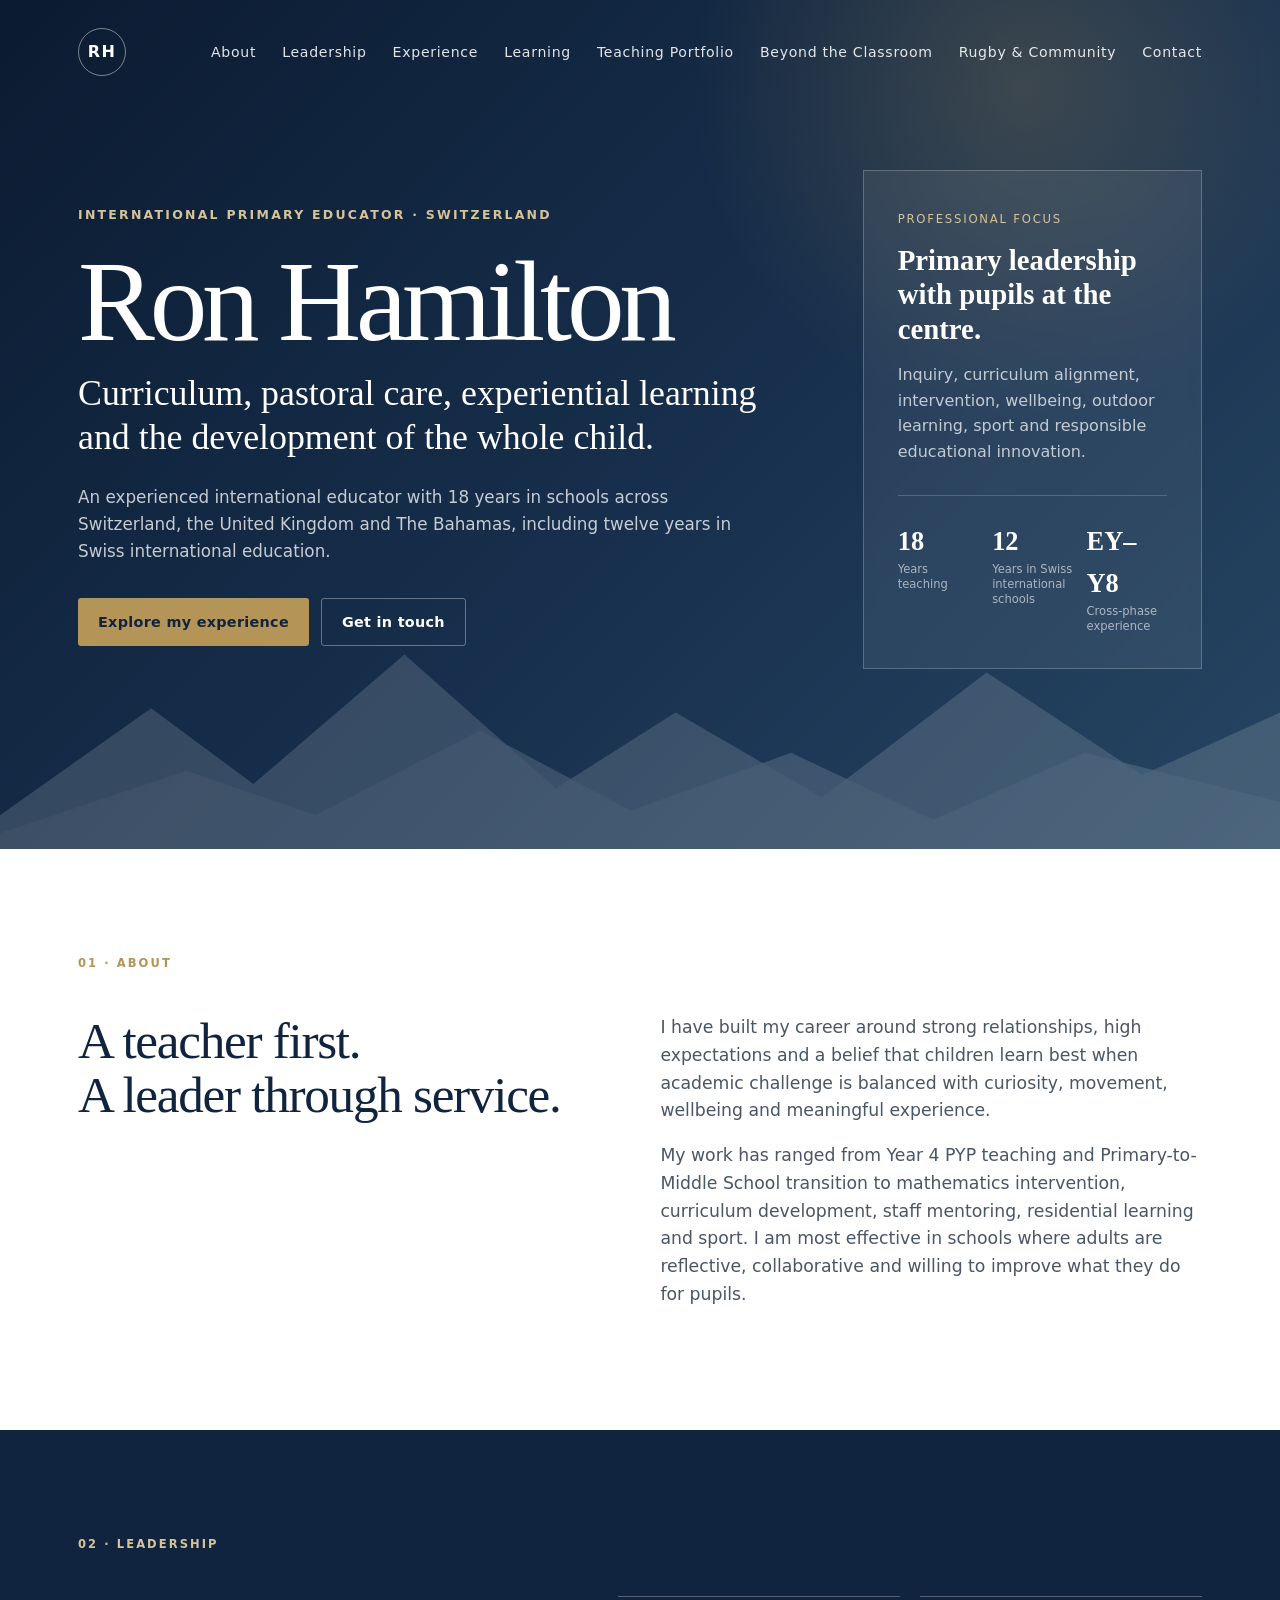
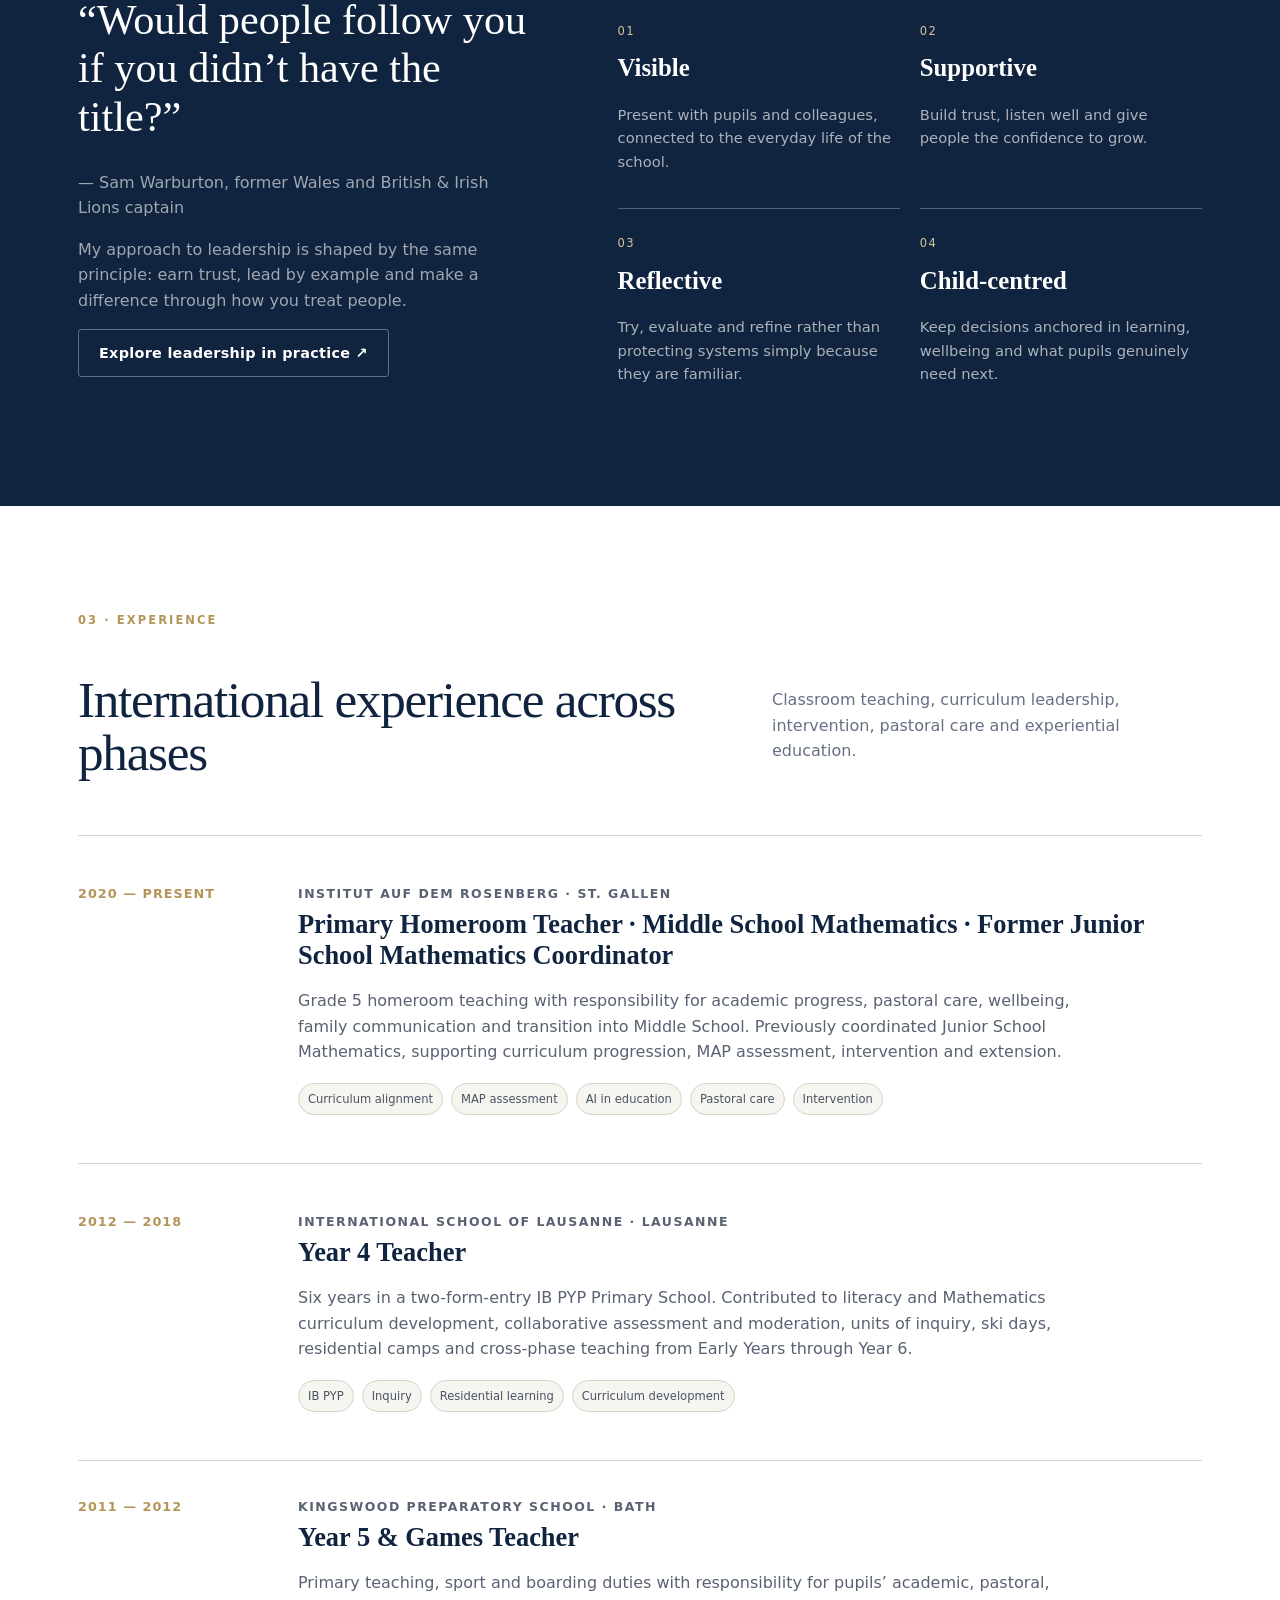
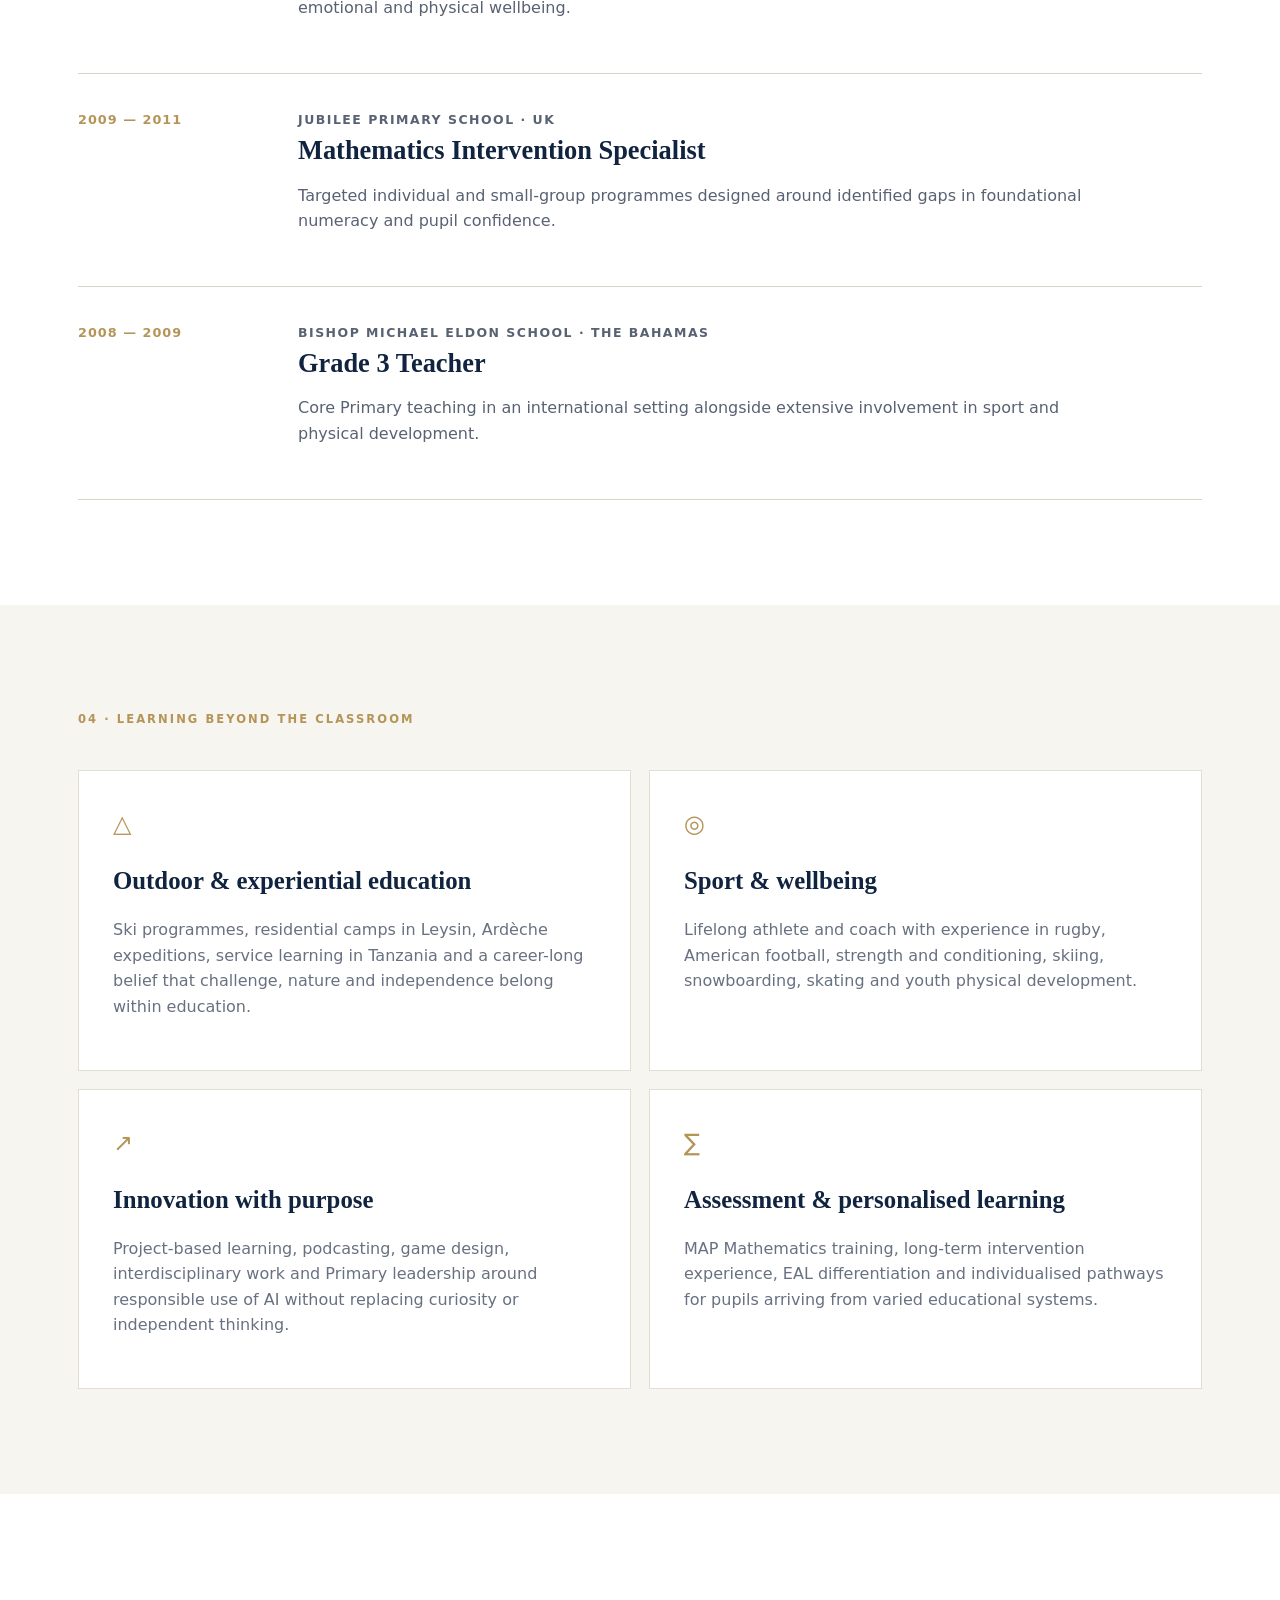
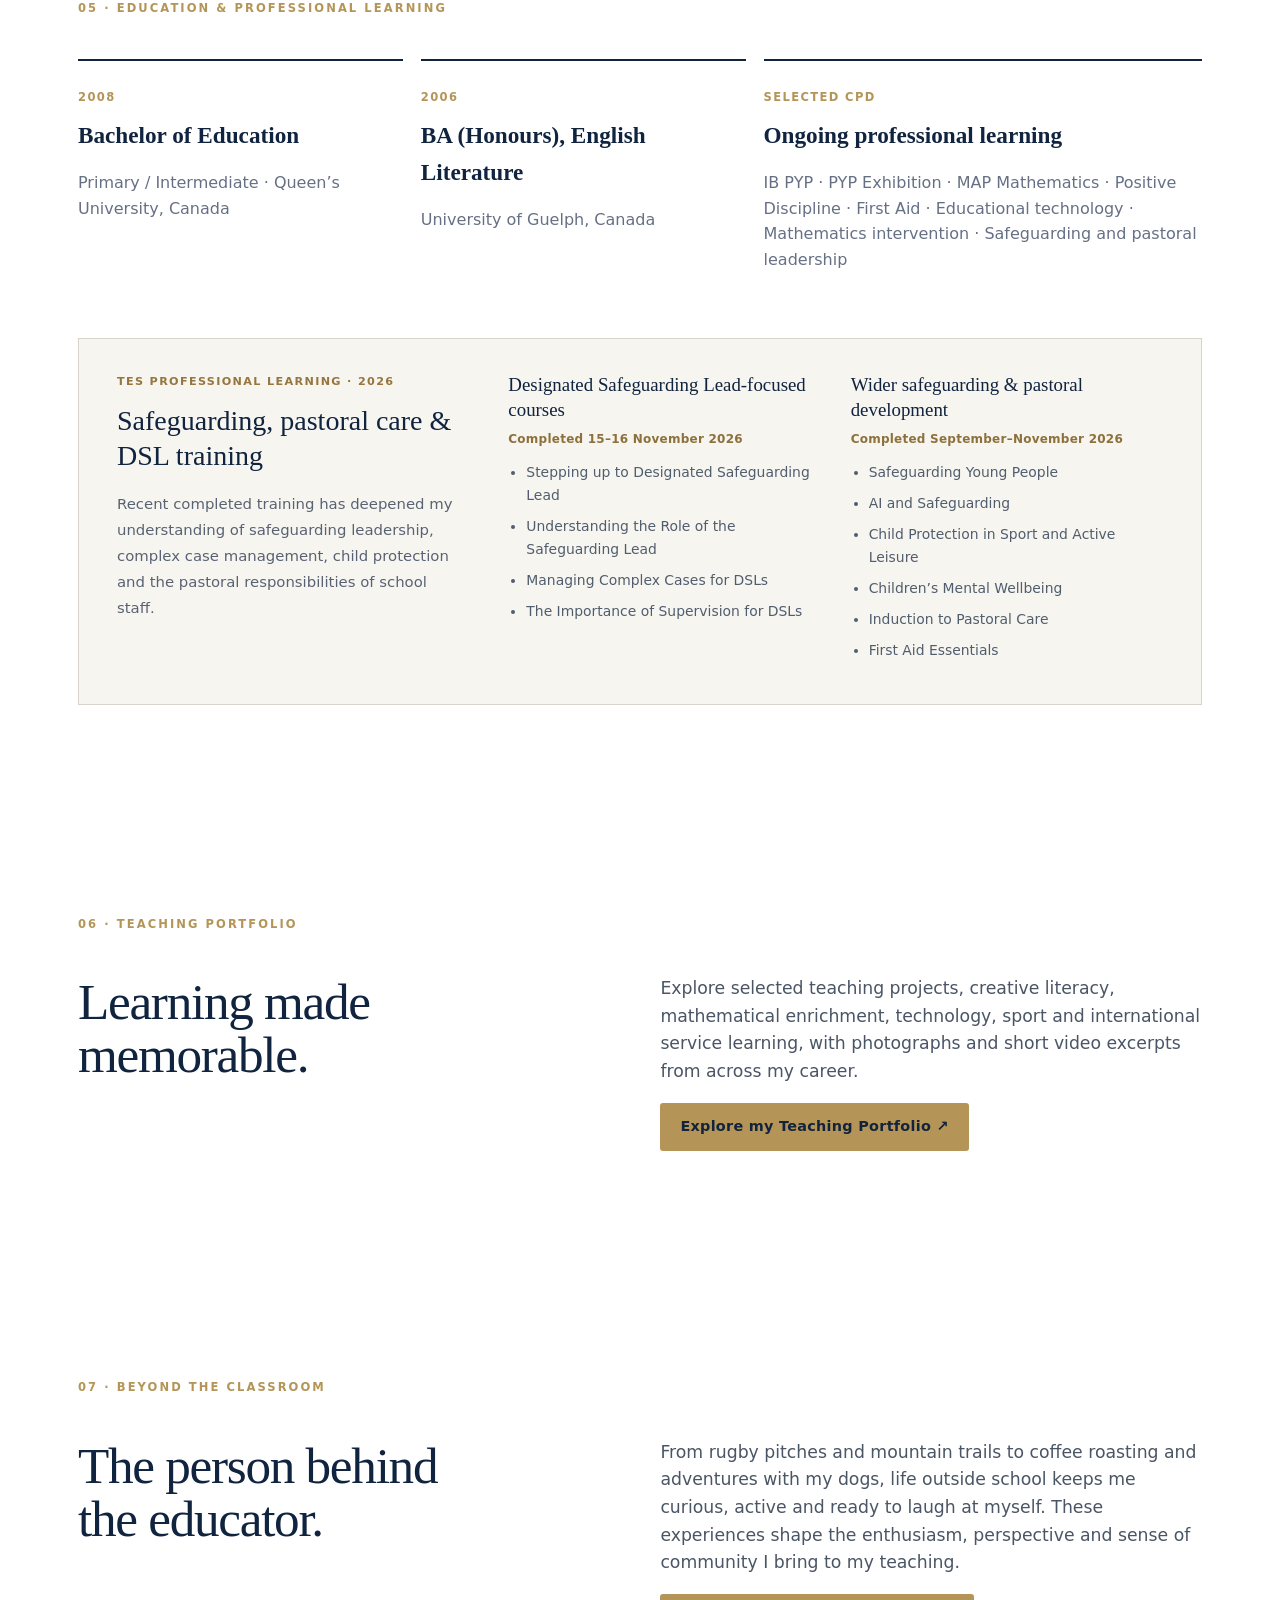
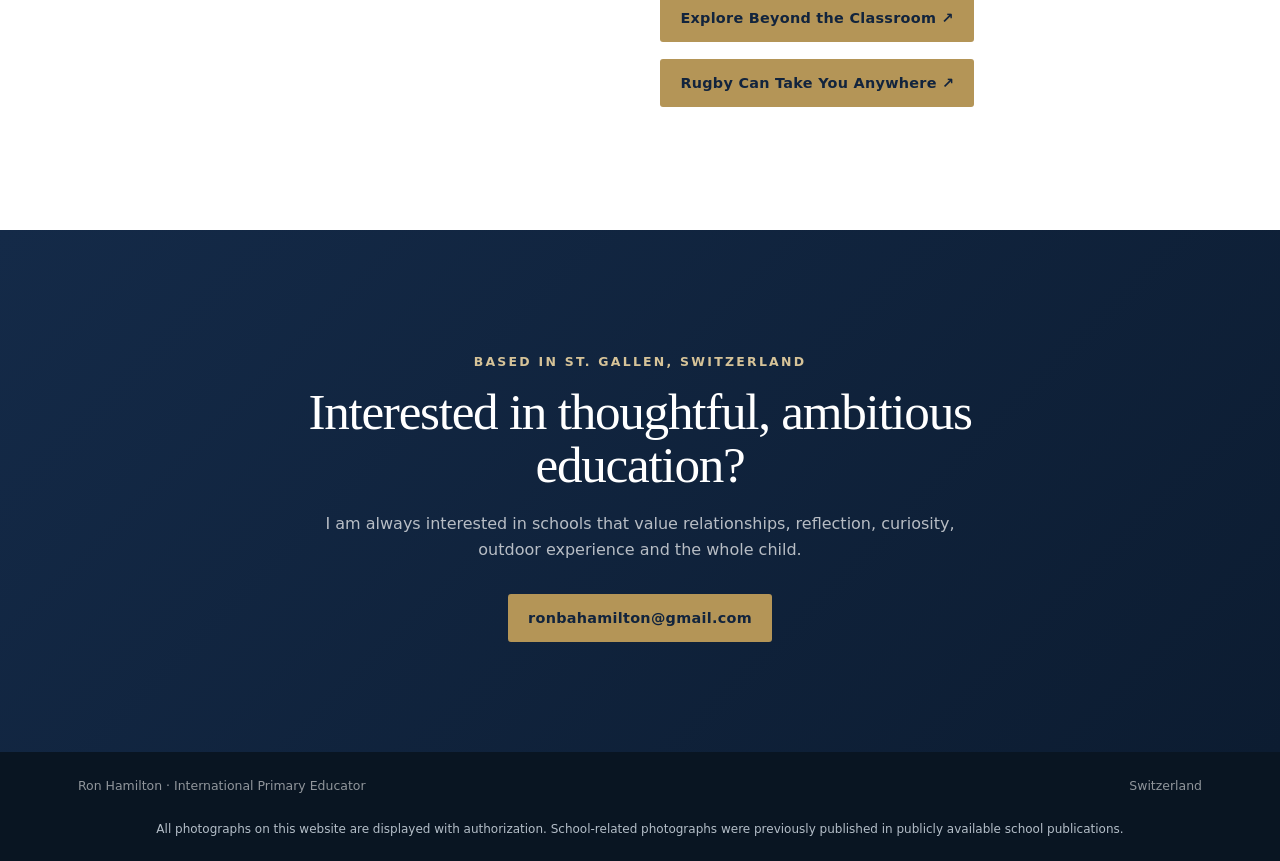
==== commit 47cda37f: "Add photo authorization and school-publication notice to site footer" ====
--- a/index.html
+++ b/index.html
@@ -228,5 +228,6 @@
     <span>Ron Hamilton · International Primary Educator</span>
     <span>Switzerland</span>
   </footer>
+<p class="photo-permissions-notice" style="margin:0;padding:0 24px 22px;background:#091522;color:#b4bec8;text-align:center;font:12px/1.6 Inter,ui-sans-serif,system-ui,-apple-system,BlinkMacSystemFont,'Segoe UI',sans-serif;">All photographs on this website are displayed with authorization. School-related photographs were previously published in publicly available school publications.</p>
 </body>
 </html>
--- a/styles.css
+++ b/styles.css
@@ -204,4 +204,16 @@
   .role{grid-template-columns:1fr;gap:8px}
   footer{display:block}
   footer span{display:block;margin:3px 0}
-}+}
+/* Recent safeguarding and pastoral professional development */
+.cpd-focus{display:grid;grid-template-columns:minmax(0,.82fr) minmax(0,1.55fr);gap:45px;margin-top:50px;padding:34px 38px;background:var(--paper);border:1px solid var(--line)}
+.cpd-label{display:block;color:#95763f;font-size:.7rem;font-weight:800;letter-spacing:.12em;text-transform:uppercase;margin-bottom:13px}
+.cpd-focus h3{font-family:Georgia,serif;font-size:1.75rem;font-weight:500;color:var(--navy);line-height:1.22;margin:0 0 18px}
+.cpd-focus-intro p{color:#596273;font-size:.93rem;line-height:1.75;margin:0}
+.cpd-focus-details{display:grid;grid-template-columns:repeat(2,minmax(0,1fr));gap:30px}
+.cpd-focus h4{font-family:Georgia,serif;font-weight:500;color:var(--navy);font-size:1.18rem;line-height:1.28;margin:0 0 8px}
+.cpd-focus .cpd-date{font-size:.75rem;font-weight:750;letter-spacing:.02em;color:#8d713d;margin:0 0 12px}
+.cpd-focus ul{padding-left:18px;margin:0;color:#505d6e;font-size:.87rem;line-height:1.65}
+.cpd-focus li{margin-bottom:8px}
+@media(max-width:900px){.cpd-focus{grid-template-columns:1fr;gap:30px}}
+@media(max-width:650px){.cpd-focus{padding:26px 22px}.cpd-focus-details{grid-template-columns:1fr;gap:22px}}
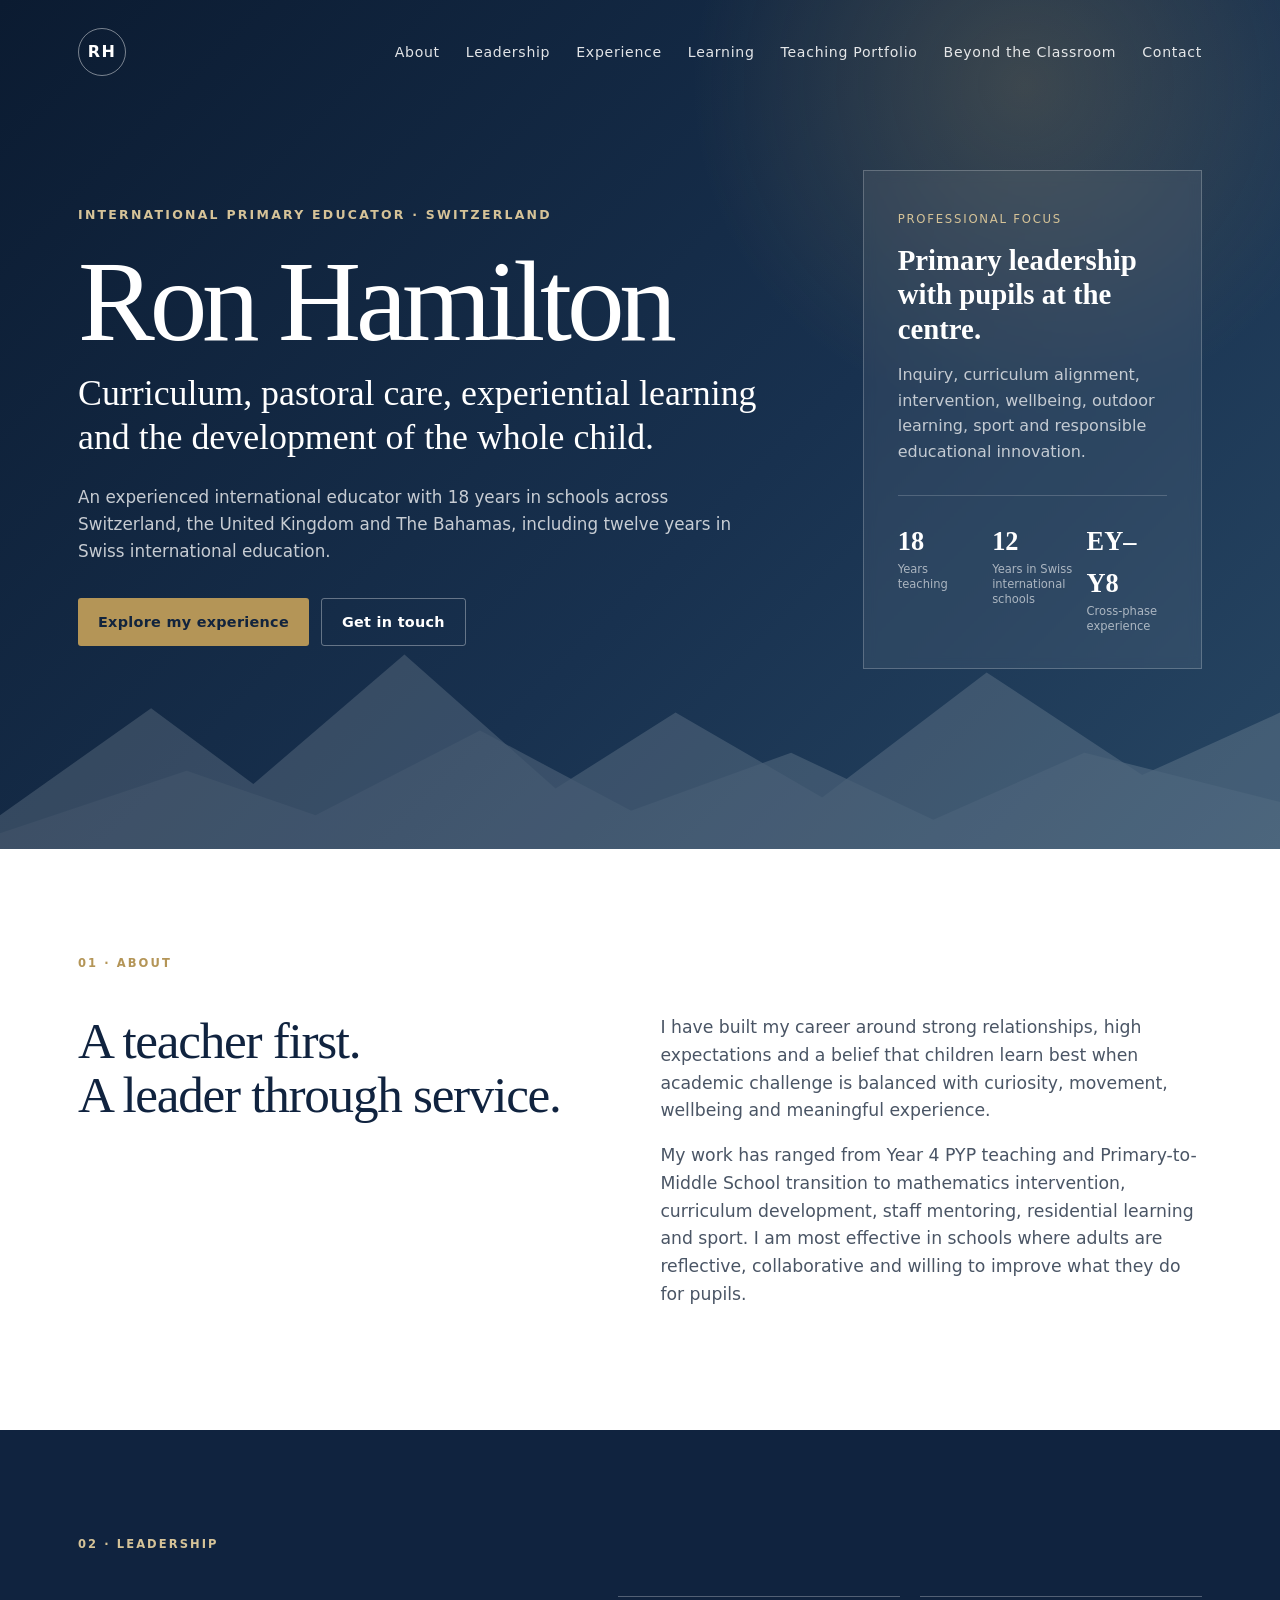
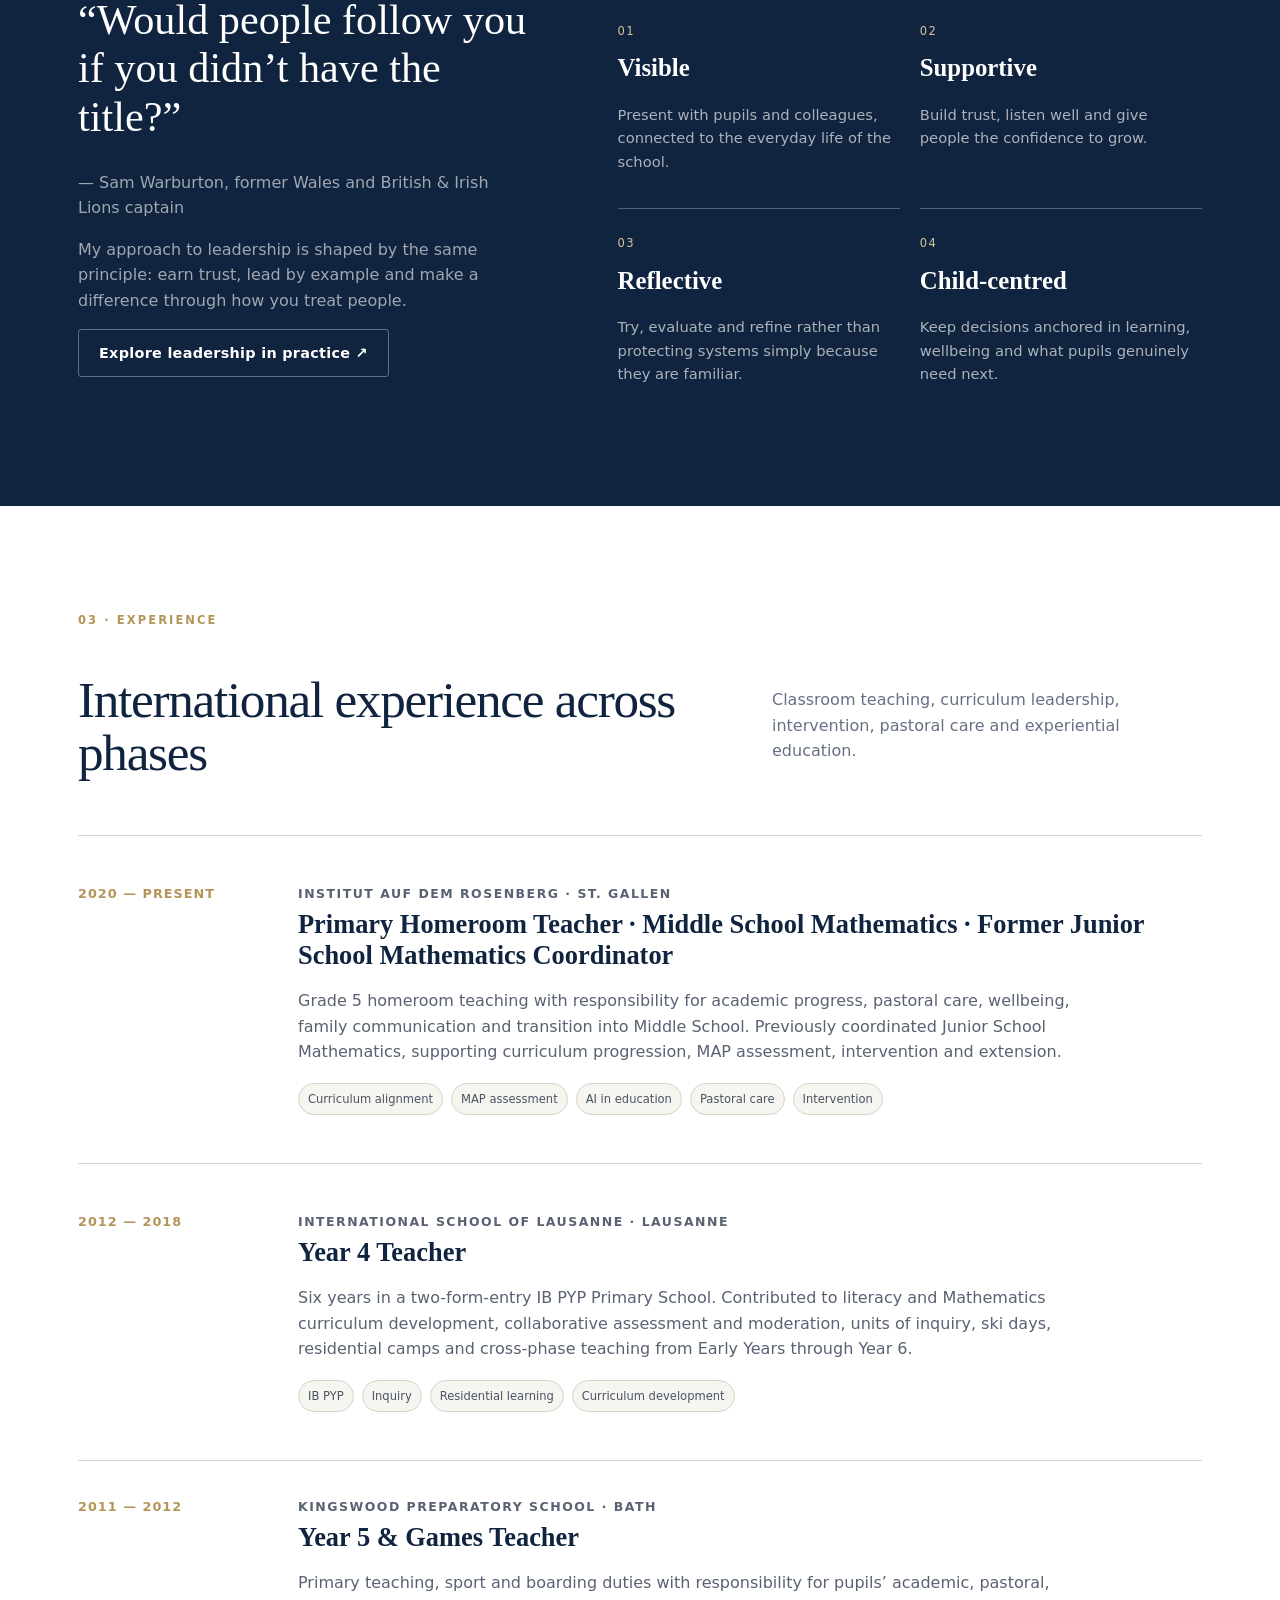
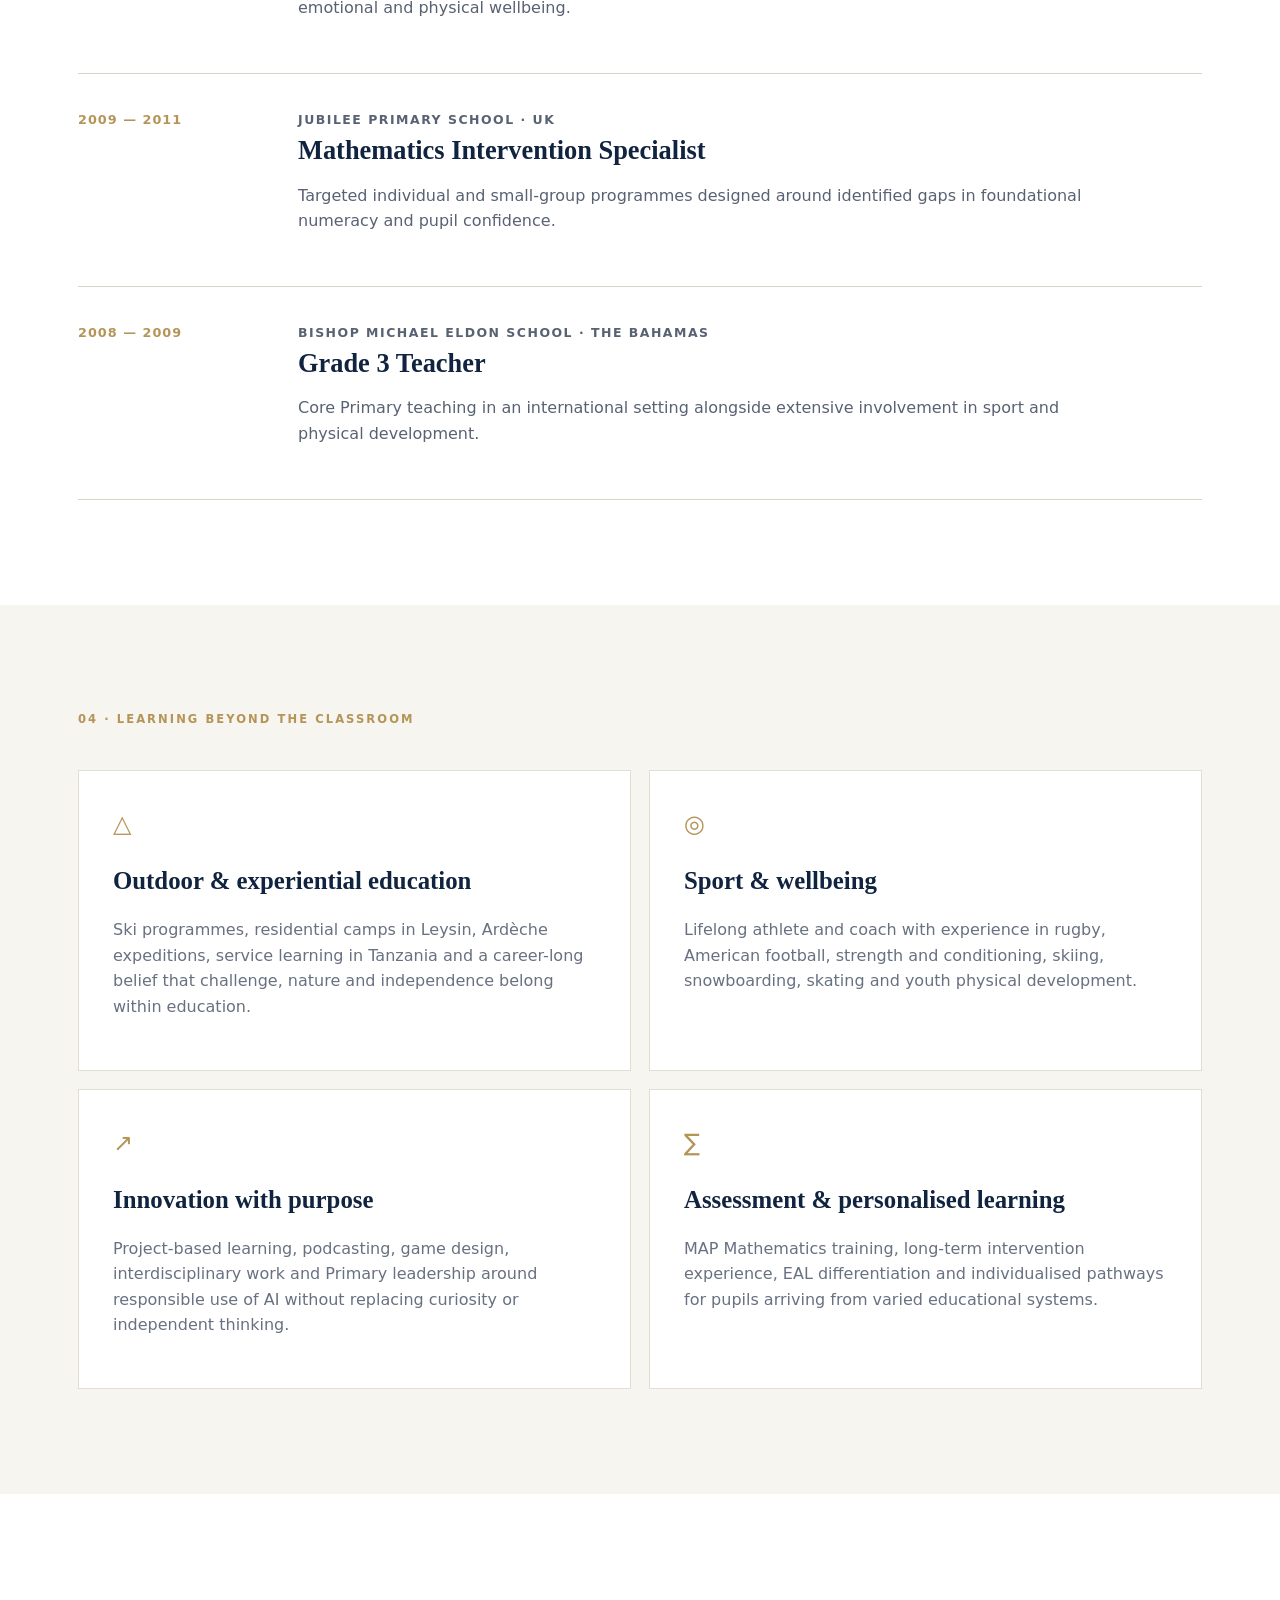
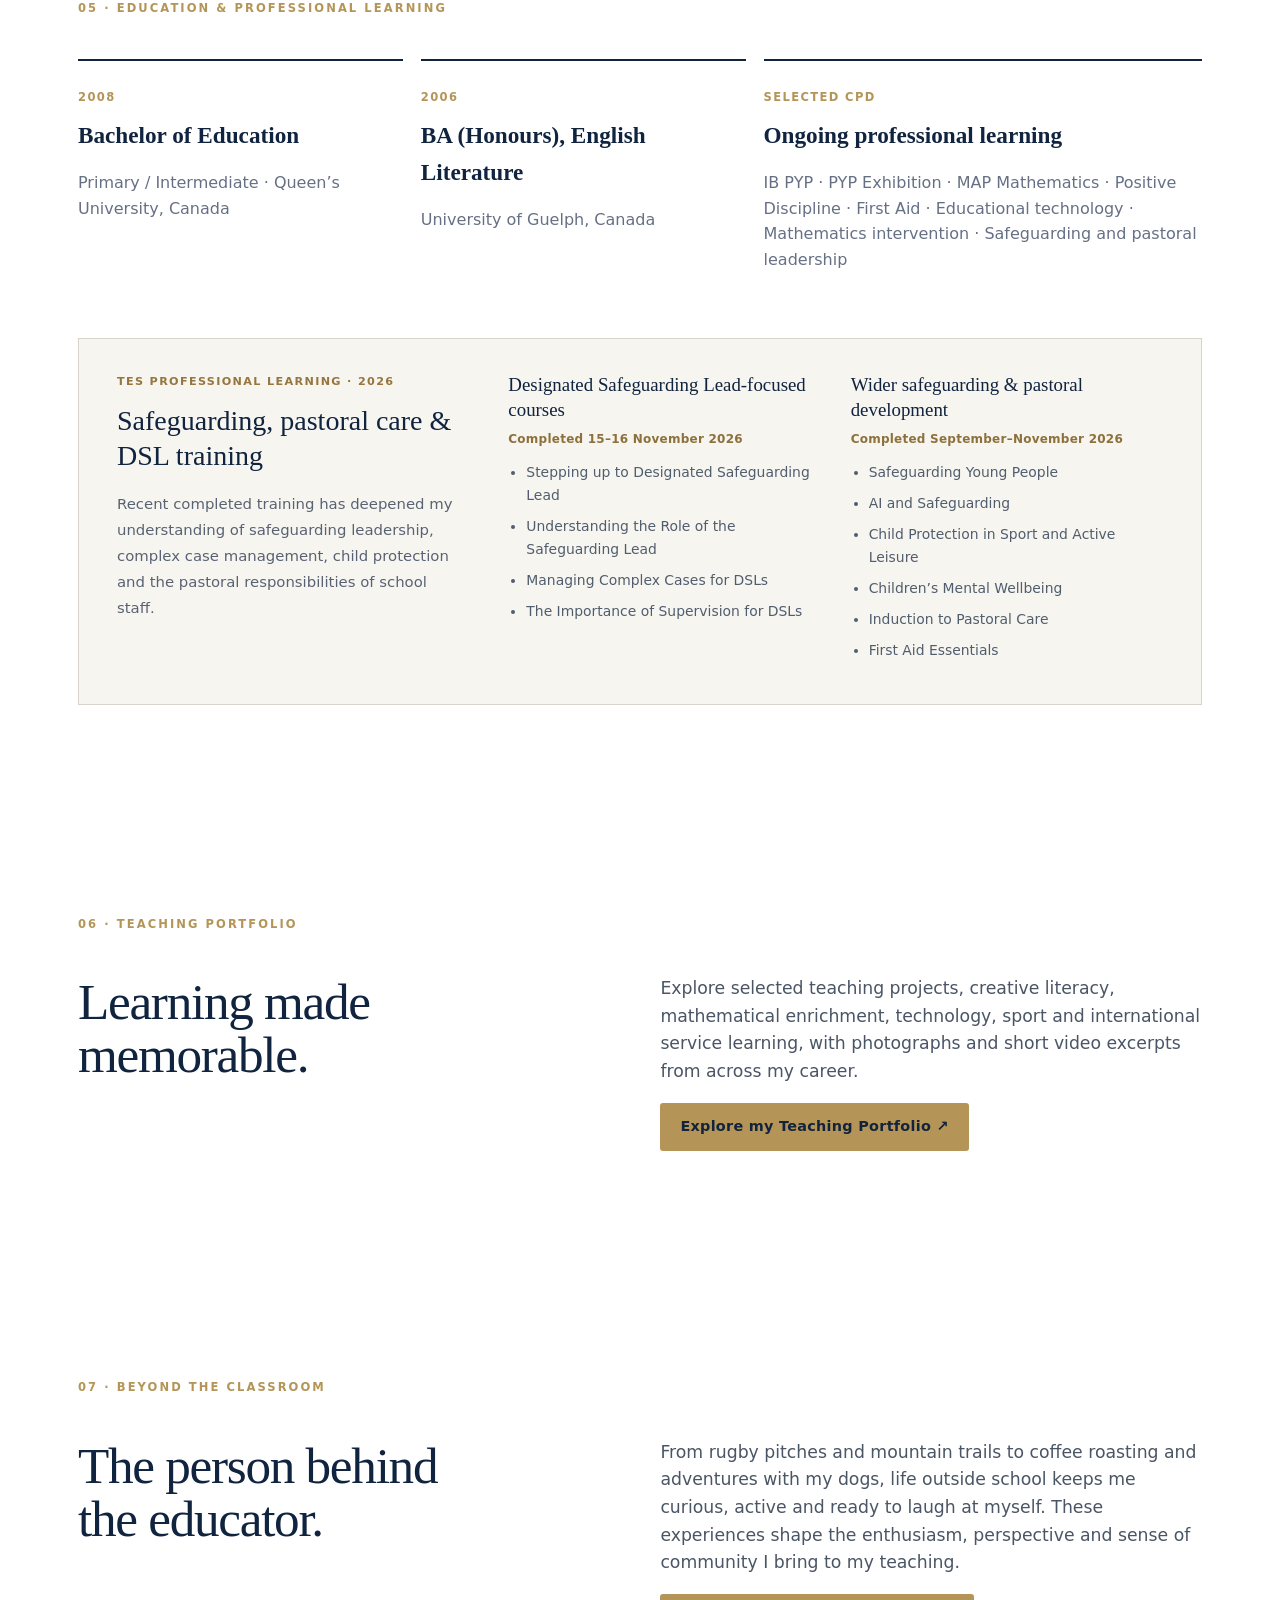
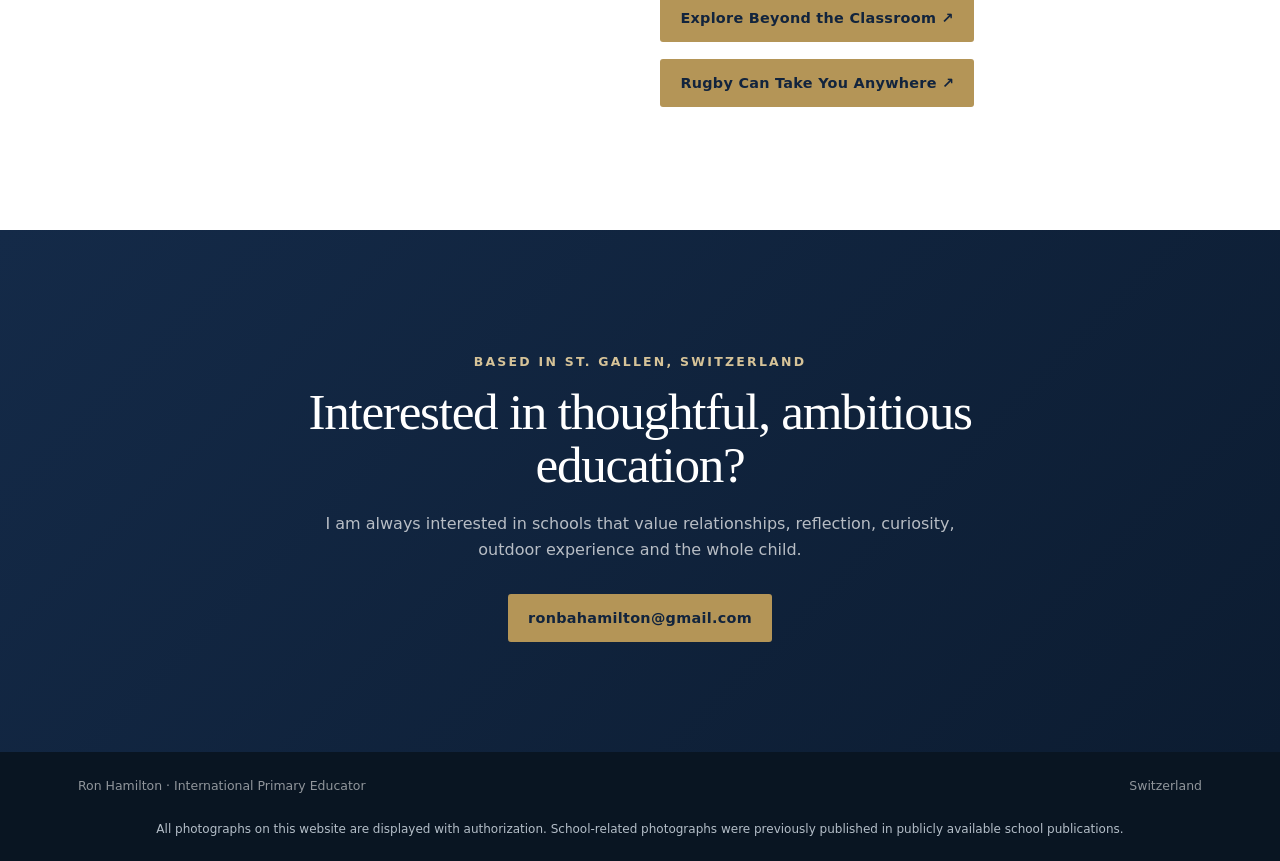
==== commit 386b731b: "Nest rugby under Beyond the Classroom navigation" ====
--- a/index.html
+++ b/index.html
@@ -17,7 +17,6 @@
       <a href="#learning">Learning</a>
       <a href="portfolio.html">Teaching Portfolio</a>
       <a href="beyond.html">Beyond the Classroom</a>
-      <a href="rugby.html">Rugby &amp; Community</a>
       <a href="#contact">Contact</a>
     </nav>
   </header>
@@ -211,7 +210,7 @@
         <div class="prose">
           <p>From rugby pitches and mountain trails to coffee roasting and adventures with my dogs, life outside school keeps me curious, active and ready to laugh at myself. These experiences shape the enthusiasm, perspective and sense of community I bring to my teaching.</p>
           <p><a class="button primary" href="beyond.html">Explore Beyond the Classroom ↗</a></p>
-          <p><a class="button primary" href="rugby.html">Rugby Can Take You Anywhere ↗</a></p>
+          <p><a class="button primary" href="beyond.html#rugby">Rugby Can Take You Anywhere ↗</a></p>
         </div>
       </div>
     </section>
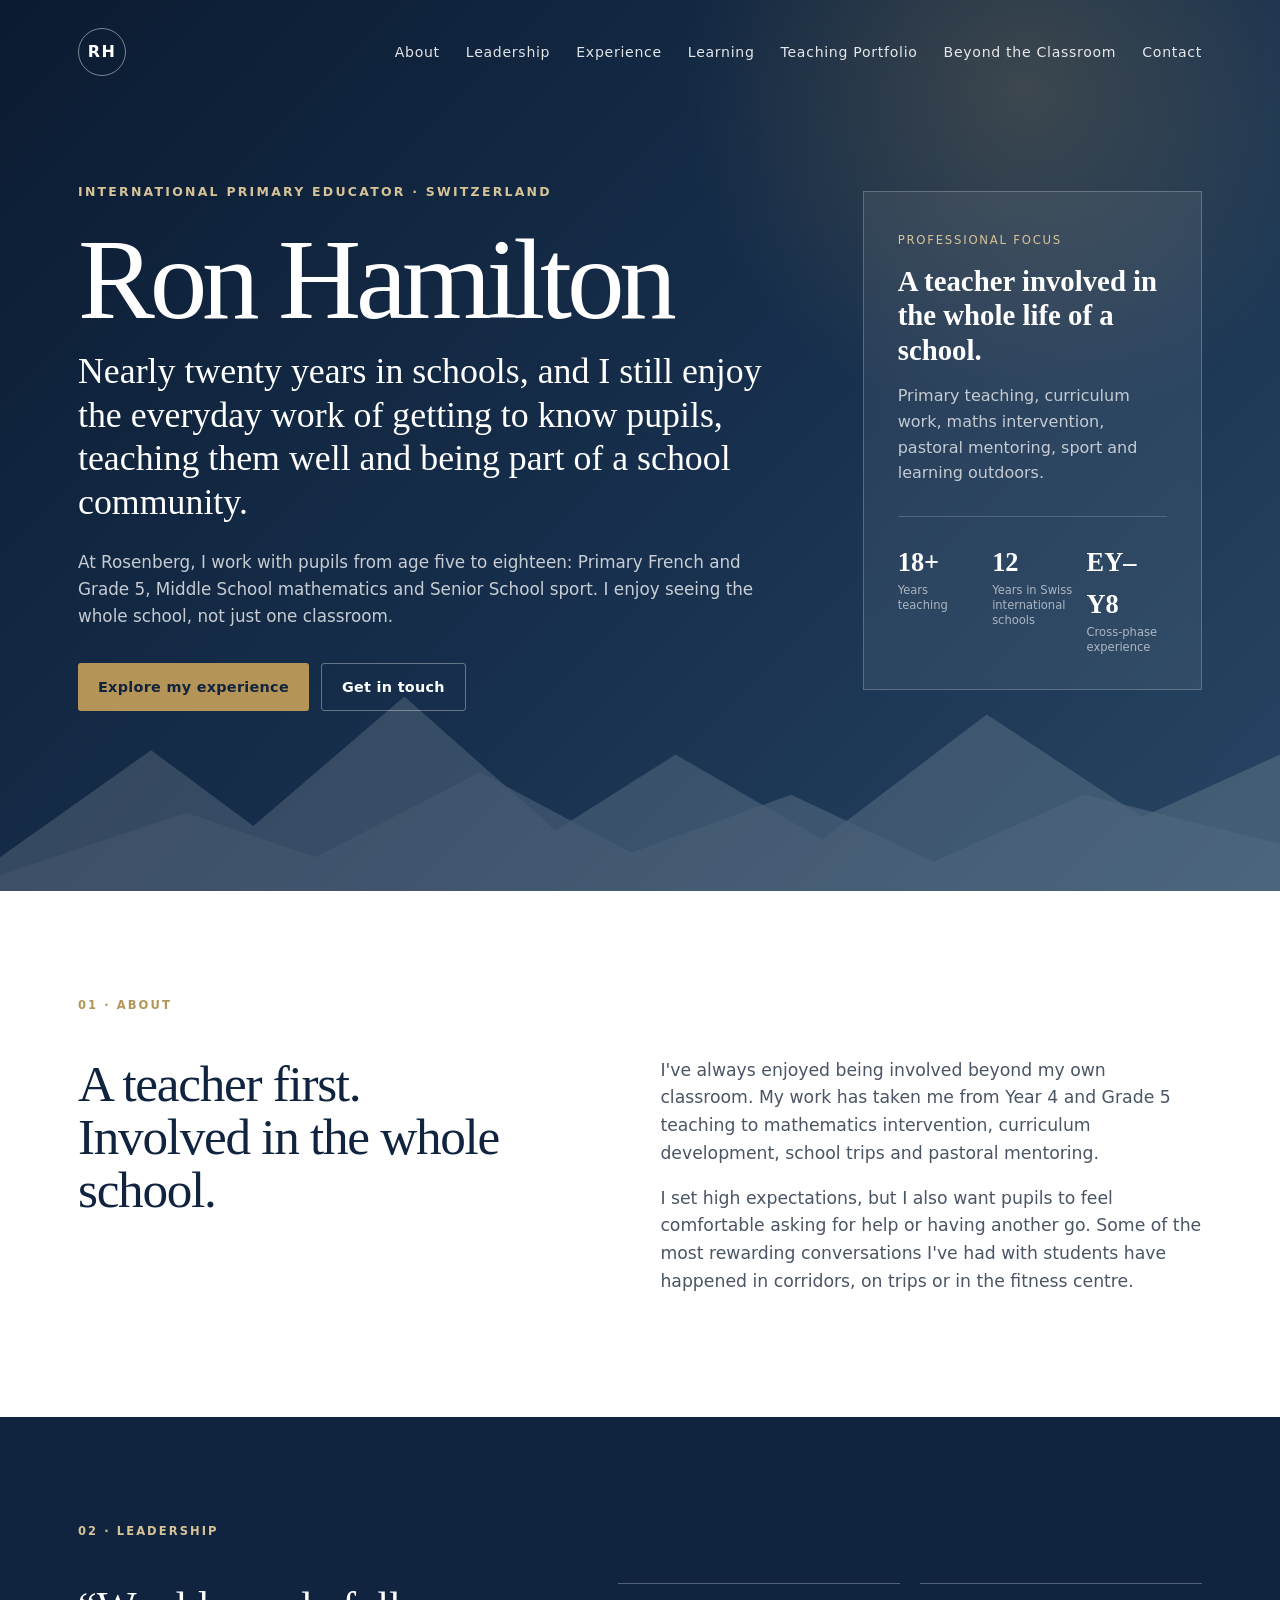
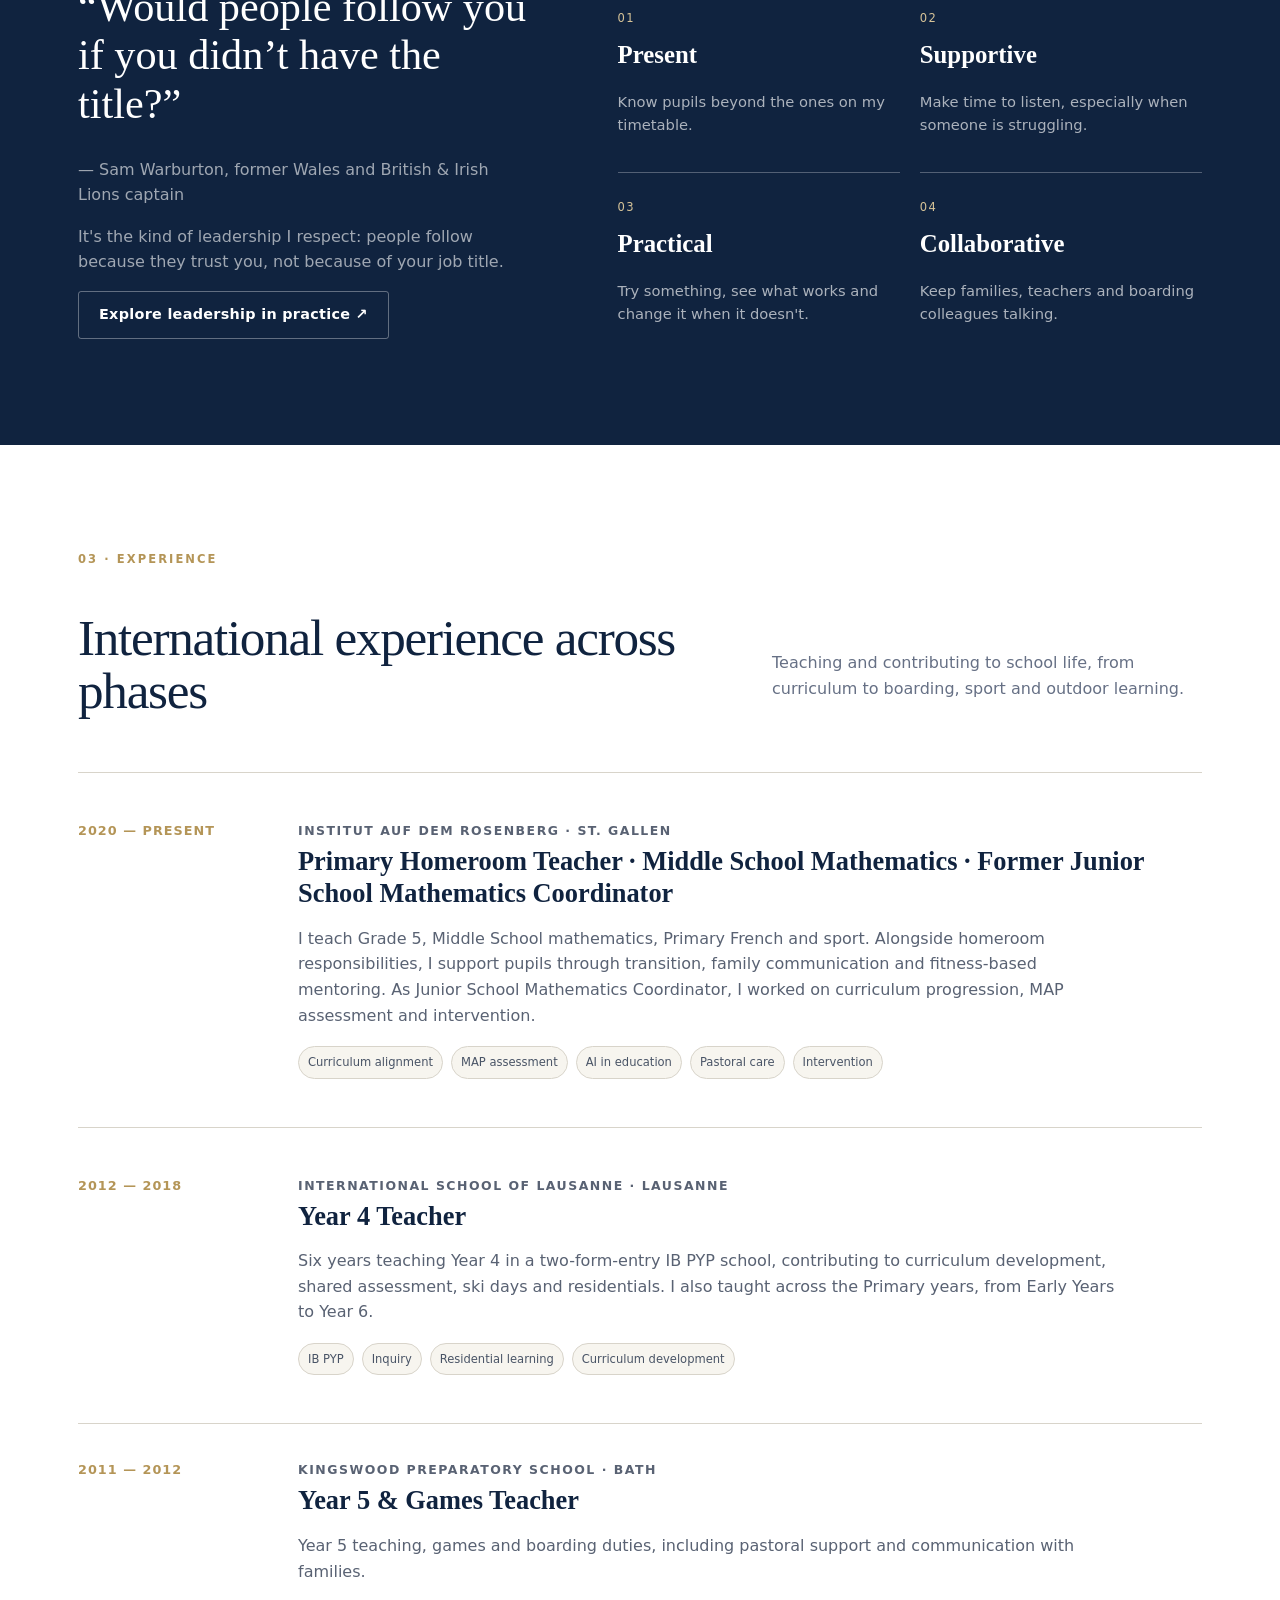
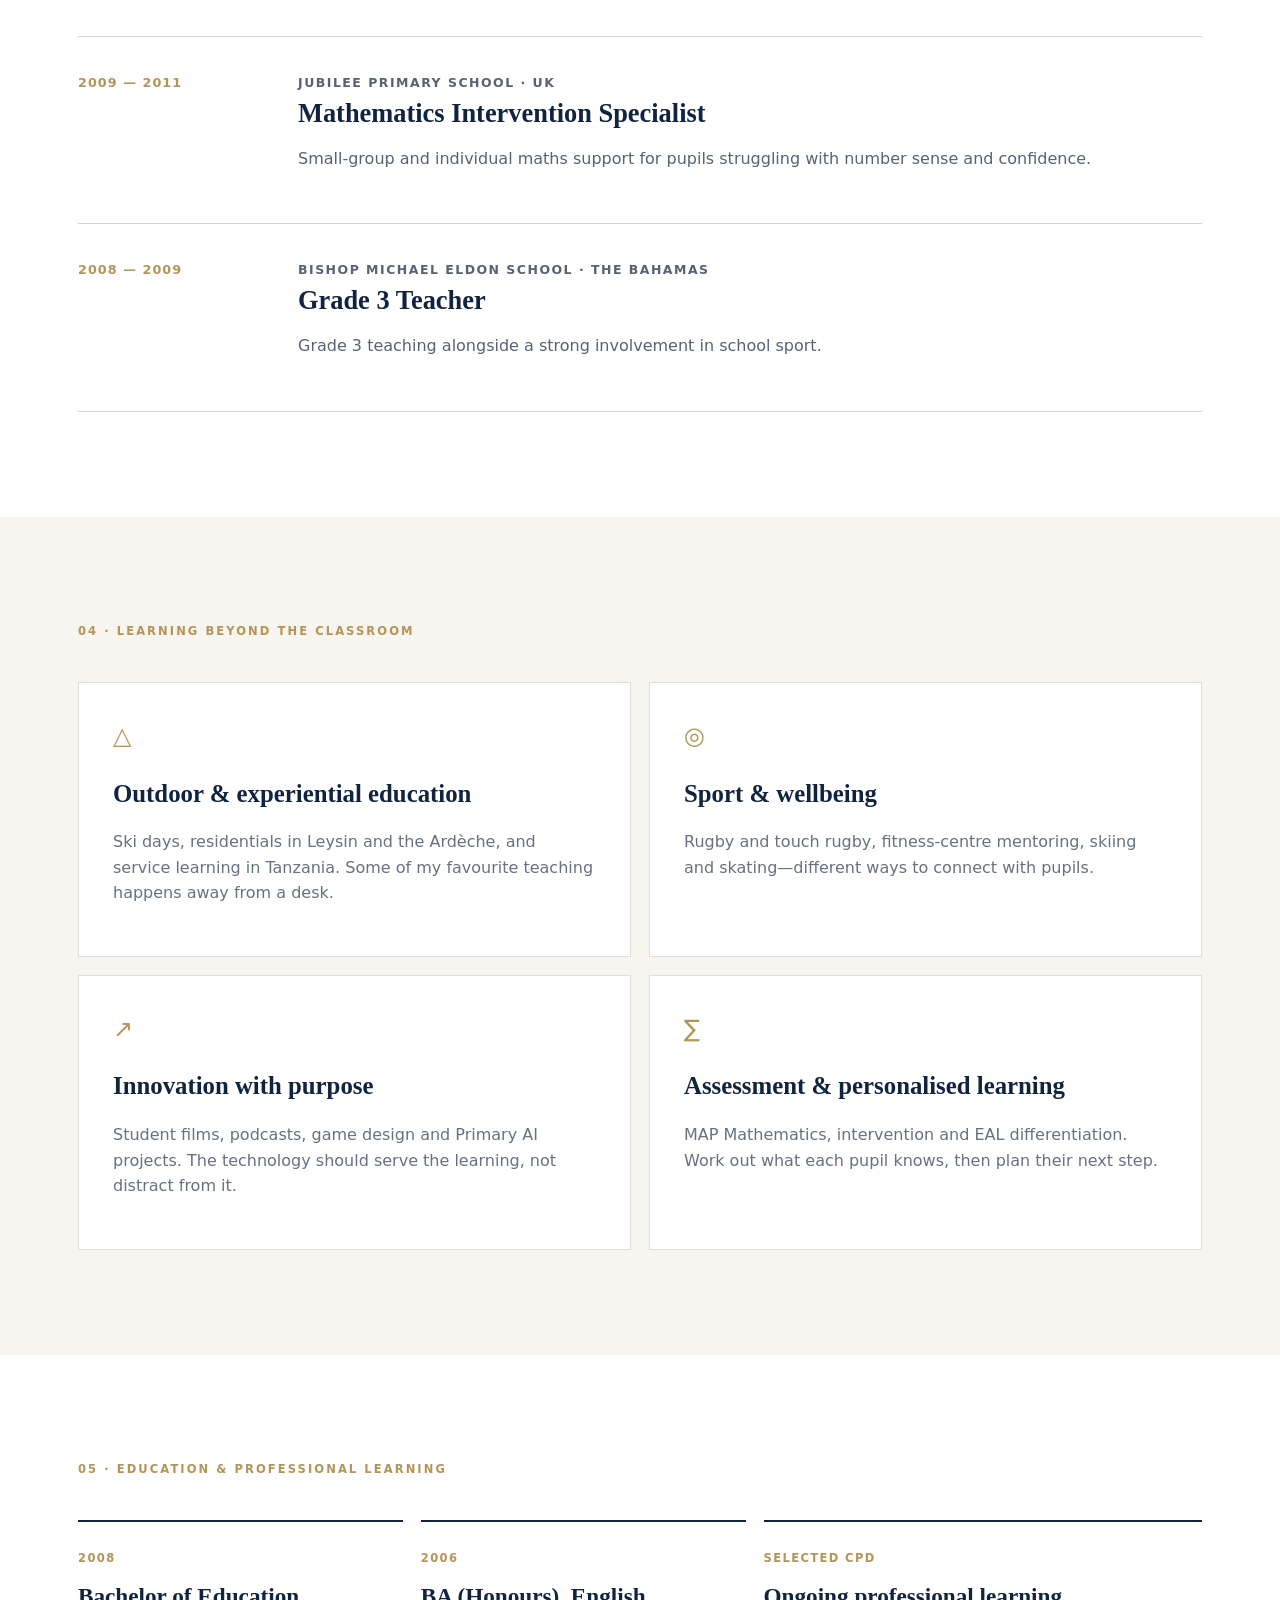
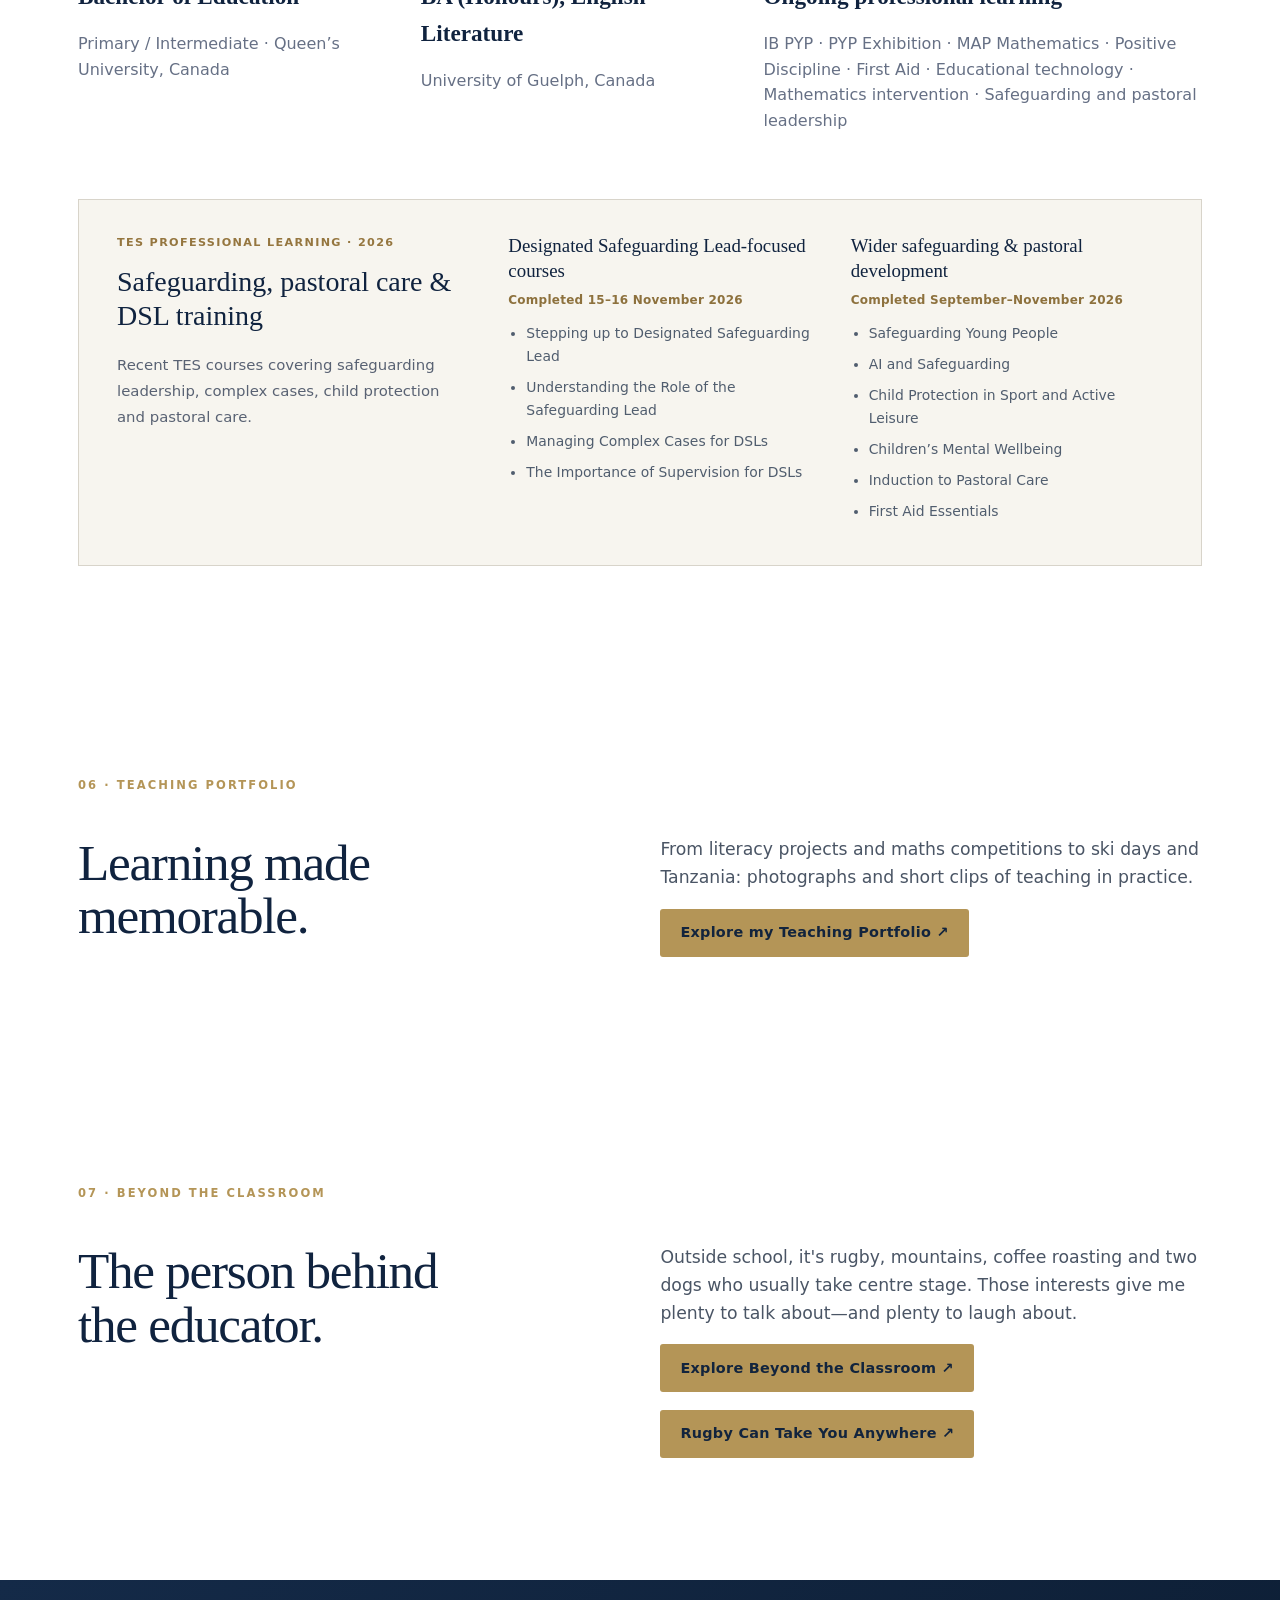
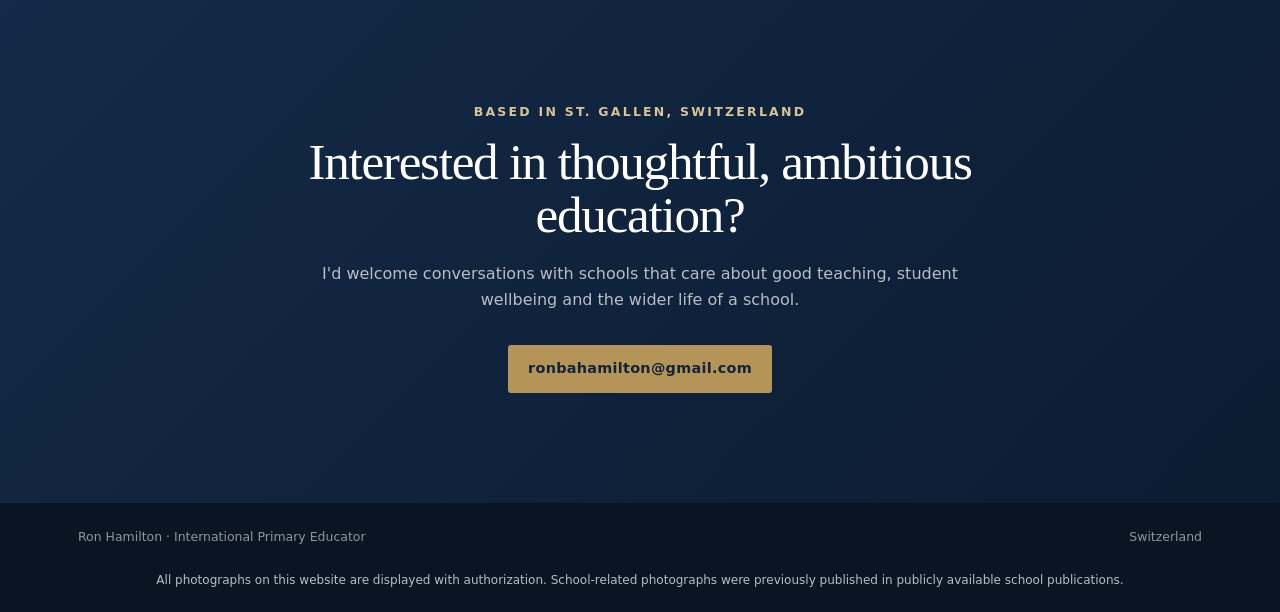
==== commit 0db3abe9: "Make homepage more personal, specific and concise while preserving experience and CPD" ====
--- a/index.html
+++ b/index.html
@@ -26,8 +26,8 @@
       <div class="hero-copy">
         <p class="eyebrow">International Primary Educator · Switzerland</p>
         <h1>Ron Hamilton</h1>
-        <p class="hero-lead">Curriculum, pastoral care, experiential learning and the development of the whole child.</p>
-        <p class="hero-intro">An experienced international educator with 18 years in schools across Switzerland, the United Kingdom and The Bahamas, including twelve years in Swiss international education.</p>
+        <p class="hero-lead">Nearly twenty years in schools, and I still enjoy the everyday work of getting to know pupils, teaching them well and being part of a school community.</p>
+        <p class="hero-intro">At Rosenberg, I work with pupils from age five to eighteen: Primary French and Grade 5, Middle School mathematics and Senior School sport. I enjoy seeing the whole school, not just one classroom.</p>
         <div class="hero-actions">
           <a class="button primary" href="#experience">Explore my experience</a>
           <a class="button secondary" href="mailto:ronbahamilton@gmail.com">Get in touch</a>
@@ -36,10 +36,10 @@
 
       <aside class="hero-card" aria-label="Professional focus">
         <span class="card-kicker">Professional focus</span>
-        <strong>Primary leadership with pupils at the centre.</strong>
-        <p>Inquiry, curriculum alignment, intervention, wellbeing, outdoor learning, sport and responsible educational innovation.</p>
+        <strong>A teacher involved in the whole life of a school.</strong>
+        <p>Primary teaching, curriculum work, maths intervention, pastoral mentoring, sport and learning outdoors.</p>
         <div class="stat-grid">
-          <div><b>18</b><span>Years teaching</span></div>
+          <div><b>18+</b><span>Years teaching</span></div>
           <div><b>12</b><span>Years in Swiss international schools</span></div>
           <div><b>EY–Y8</b><span>Cross-phase experience</span></div>
         </div>
@@ -55,11 +55,11 @@
       <div class="section-label">01 · About</div>
       <div class="split">
         <div>
-          <h2>A teacher first.<br>A leader through service.</h2>
+          <h2>A teacher first.<br>Involved in the whole school.</h2>
         </div>
         <div class="prose">
-          <p>I have built my career around strong relationships, high expectations and a belief that children learn best when academic challenge is balanced with curiosity, movement, wellbeing and meaningful experience.</p>
-          <p>My work has ranged from Year 4 PYP teaching and Primary-to-Middle School transition to mathematics intervention, curriculum development, staff mentoring, residential learning and sport. I am most effective in schools where adults are reflective, collaborative and willing to improve what they do for pupils.</p>
+          <p>I've always enjoyed being involved beyond my own classroom. My work has taken me from Year 4 and Grade 5 teaching to mathematics intervention, curriculum development, school trips and pastoral mentoring.</p>
+          <p>I set high expectations, but I also want pupils to feel comfortable asking for help or having another go. Some of the most rewarding conversations I've had with students have happened in corridors, on trips or in the fitness centre.</p>
         </div>
       </div>
     </section>
@@ -70,14 +70,14 @@
         <div>
           <p class="quote">“Would people follow you if you didn’t have the title?”</p>
           <p class="quote-note">— Sam Warburton, former Wales and British &amp; Irish Lions captain</p>
-          <p class="quote-note" style="margin-top:14px">My approach to leadership is shaped by the same principle: earn trust, lead by example and make a difference through how you treat people.</p>
+          <p class="quote-note" style="margin-top:14px">It's the kind of leadership I respect: people follow because they trust you, not because of your job title.</p>
           <a class="button secondary" href="leadership.html">Explore leadership in practice ↗</a>
         </div>
         <div class="pillars">
-          <article><span>01</span><h3>Visible</h3><p>Present with pupils and colleagues, connected to the everyday life of the school.</p></article>
-          <article><span>02</span><h3>Supportive</h3><p>Build trust, listen well and give people the confidence to grow.</p></article>
-          <article><span>03</span><h3>Reflective</h3><p>Try, evaluate and refine rather than protecting systems simply because they are familiar.</p></article>
-          <article><span>04</span><h3>Child-centred</h3><p>Keep decisions anchored in learning, wellbeing and what pupils genuinely need next.</p></article>
+          <article><span>01</span><h3>Present</h3><p>Know pupils beyond the ones on my timetable.</p></article>
+          <article><span>02</span><h3>Supportive</h3><p>Make time to listen, especially when someone is struggling.</p></article>
+          <article><span>03</span><h3>Practical</h3><p>Try something, see what works and change it when it doesn't.</p></article>
+          <article><span>04</span><h3>Collaborative</h3><p>Keep families, teachers and boarding colleagues talking.</p></article>
         </div>
       </div>
     </section>
@@ -86,7 +86,7 @@
       <div class="section-label">03 · Experience</div>
       <div class="section-heading">
         <h2>International experience across phases</h2>
-        <p>Classroom teaching, curriculum leadership, intervention, pastoral care and experiential education.</p>
+        <p>Teaching and contributing to school life, from curriculum to boarding, sport and outdoor learning.</p>
       </div>
 
       <div class="timeline">
@@ -95,7 +95,7 @@
           <div>
             <p class="role-place">Institut auf dem Rosenberg · St. Gallen</p>
             <h3>Primary Homeroom Teacher · Middle School Mathematics · Former Junior School Mathematics Coordinator</h3>
-            <p>Grade 5 homeroom teaching with responsibility for academic progress, pastoral care, wellbeing, family communication and transition into Middle School. Previously coordinated Junior School Mathematics, supporting curriculum progression, MAP assessment, intervention and extension.</p>
+            <p>I teach Grade 5, Middle School mathematics, Primary French and sport. Alongside homeroom responsibilities, I support pupils through transition, family communication and fitness-based mentoring. As Junior School Mathematics Coordinator, I worked on curriculum progression, MAP assessment and intervention.</p>
             <div class="tags"><span>Curriculum alignment</span><span>MAP assessment</span><span>AI in education</span><span>Pastoral care</span><span>Intervention</span></div>
           </div>
         </article>
@@ -105,24 +105,24 @@
           <div>
             <p class="role-place">International School of Lausanne · Lausanne</p>
             <h3>Year 4 Teacher</h3>
-            <p>Six years in a two-form-entry IB PYP Primary School. Contributed to literacy and Mathematics curriculum development, collaborative assessment and moderation, units of inquiry, ski days, residential camps and cross-phase teaching from Early Years through Year 6.</p>
+            <p>Six years teaching Year 4 in a two-form-entry IB PYP school, contributing to curriculum development, shared assessment, ski days and residentials. I also taught across the Primary years, from Early Years to Year 6.</p>
             <div class="tags"><span>IB PYP</span><span>Inquiry</span><span>Residential learning</span><span>Curriculum development</span></div>
           </div>
         </article>
 
         <article class="role">
           <div class="role-date">2011 — 2012</div>
-          <div><p class="role-place">Kingswood Preparatory School · Bath</p><h3>Year 5 & Games Teacher</h3><p>Primary teaching, sport and boarding duties with responsibility for pupils’ academic, pastoral, emotional and physical wellbeing.</p></div>
+          <div><p class="role-place">Kingswood Preparatory School · Bath</p><h3>Year 5 & Games Teacher</h3><p>Year 5 teaching, games and boarding duties, including pastoral support and communication with families.</p></div>
         </article>
 
         <article class="role">
           <div class="role-date">2009 — 2011</div>
-          <div><p class="role-place">Jubilee Primary School · UK</p><h3>Mathematics Intervention Specialist</h3><p>Targeted individual and small-group programmes designed around identified gaps in foundational numeracy and pupil confidence.</p></div>
+          <div><p class="role-place">Jubilee Primary School · UK</p><h3>Mathematics Intervention Specialist</h3><p>Small-group and individual maths support for pupils struggling with number sense and confidence.</p></div>
         </article>
 
         <article class="role">
           <div class="role-date">2008 — 2009</div>
-          <div><p class="role-place">Bishop Michael Eldon School · The Bahamas</p><h3>Grade 3 Teacher</h3><p>Core Primary teaching in an international setting alongside extensive involvement in sport and physical development.</p></div>
+          <div><p class="role-place">Bishop Michael Eldon School · The Bahamas</p><h3>Grade 3 Teacher</h3><p>Grade 3 teaching alongside a strong involvement in school sport.</p></div>
         </article>
       </div>
     </section>
@@ -133,22 +133,22 @@
         <article>
           <span class="icon">△</span>
           <h3>Outdoor & experiential education</h3>
-          <p>Ski programmes, residential camps in Leysin, Ardèche expeditions, service learning in Tanzania and a career-long belief that challenge, nature and independence belong within education.</p>
+          <p>Ski days, residentials in Leysin and the Ardèche, and service learning in Tanzania. Some of my favourite teaching happens away from a desk.</p>
         </article>
         <article>
           <span class="icon">◎</span>
           <h3>Sport & wellbeing</h3>
-          <p>Lifelong athlete and coach with experience in rugby, American football, strength and conditioning, skiing, snowboarding, skating and youth physical development.</p>
+          <p>Rugby and touch rugby, fitness-centre mentoring, skiing and skating—different ways to connect with pupils.</p>
         </article>
         <article>
           <span class="icon">↗</span>
           <h3>Innovation with purpose</h3>
-          <p>Project-based learning, podcasting, game design, interdisciplinary work and Primary leadership around responsible use of AI without replacing curiosity or independent thinking.</p>
+          <p>Student films, podcasts, game design and Primary AI projects. The technology should serve the learning, not distract from it.</p>
         </article>
         <article>
           <span class="icon">∑</span>
           <h3>Assessment & personalised learning</h3>
-          <p>MAP Mathematics training, long-term intervention experience, EAL differentiation and individualised pathways for pupils arriving from varied educational systems.</p>
+          <p>MAP Mathematics, intervention and EAL differentiation. Work out what each pupil knows, then plan their next step.</p>
         </article>
       </div>
     </section>
@@ -164,7 +164,7 @@
         <div class="cpd-focus-intro">
           <span class="cpd-label">TES professional learning · 2026</span>
           <h3>Safeguarding, pastoral care &amp; DSL training</h3>
-          <p>Recent completed training has deepened my understanding of safeguarding leadership, complex case management, child protection and the pastoral responsibilities of school staff.</p>
+          <p>Recent TES courses covering safeguarding leadership, complex cases, child protection and pastoral care.</p>
         </div>
         <div class="cpd-focus-details">
           <div>
@@ -198,7 +198,7 @@
       <div class="split">
         <div><h2>Learning made<br>memorable.</h2></div>
         <div class="prose">
-          <p>Explore selected teaching projects, creative literacy, mathematical enrichment, technology, sport and international service learning, with photographs and short video excerpts from across my career.</p>
+          <p>From literacy projects and maths competitions to ski days and Tanzania: photographs and short clips of teaching in practice.</p>
           <p><a class="button primary" href="portfolio.html">Explore my Teaching Portfolio ↗</a></p>
         </div>
       </div>
@@ -208,7 +208,7 @@
       <div class="split">
         <div><h2>The person behind<br>the educator.</h2></div>
         <div class="prose">
-          <p>From rugby pitches and mountain trails to coffee roasting and adventures with my dogs, life outside school keeps me curious, active and ready to laugh at myself. These experiences shape the enthusiasm, perspective and sense of community I bring to my teaching.</p>
+          <p>Outside school, it's rugby, mountains, coffee roasting and two dogs who usually take centre stage. Those interests give me plenty to talk about—and plenty to laugh about.</p>
           <p><a class="button primary" href="beyond.html">Explore Beyond the Classroom ↗</a></p>
           <p><a class="button primary" href="beyond.html#rugby">Rugby Can Take You Anywhere ↗</a></p>
         </div>
@@ -218,7 +218,7 @@
     <section id="contact" class="contact-section">
       <p class="eyebrow">Based in St. Gallen, Switzerland</p>
       <h2>Interested in thoughtful, ambitious education?</h2>
-      <p>I am always interested in schools that value relationships, reflection, curiosity, outdoor experience and the whole child.</p>
+      <p>I'd welcome conversations with schools that care about good teaching, student wellbeing and the wider life of a school.</p>
       <a class="button primary" href="mailto:ronbahamilton@gmail.com">ronbahamilton@gmail.com</a>
     </section>
   </main>
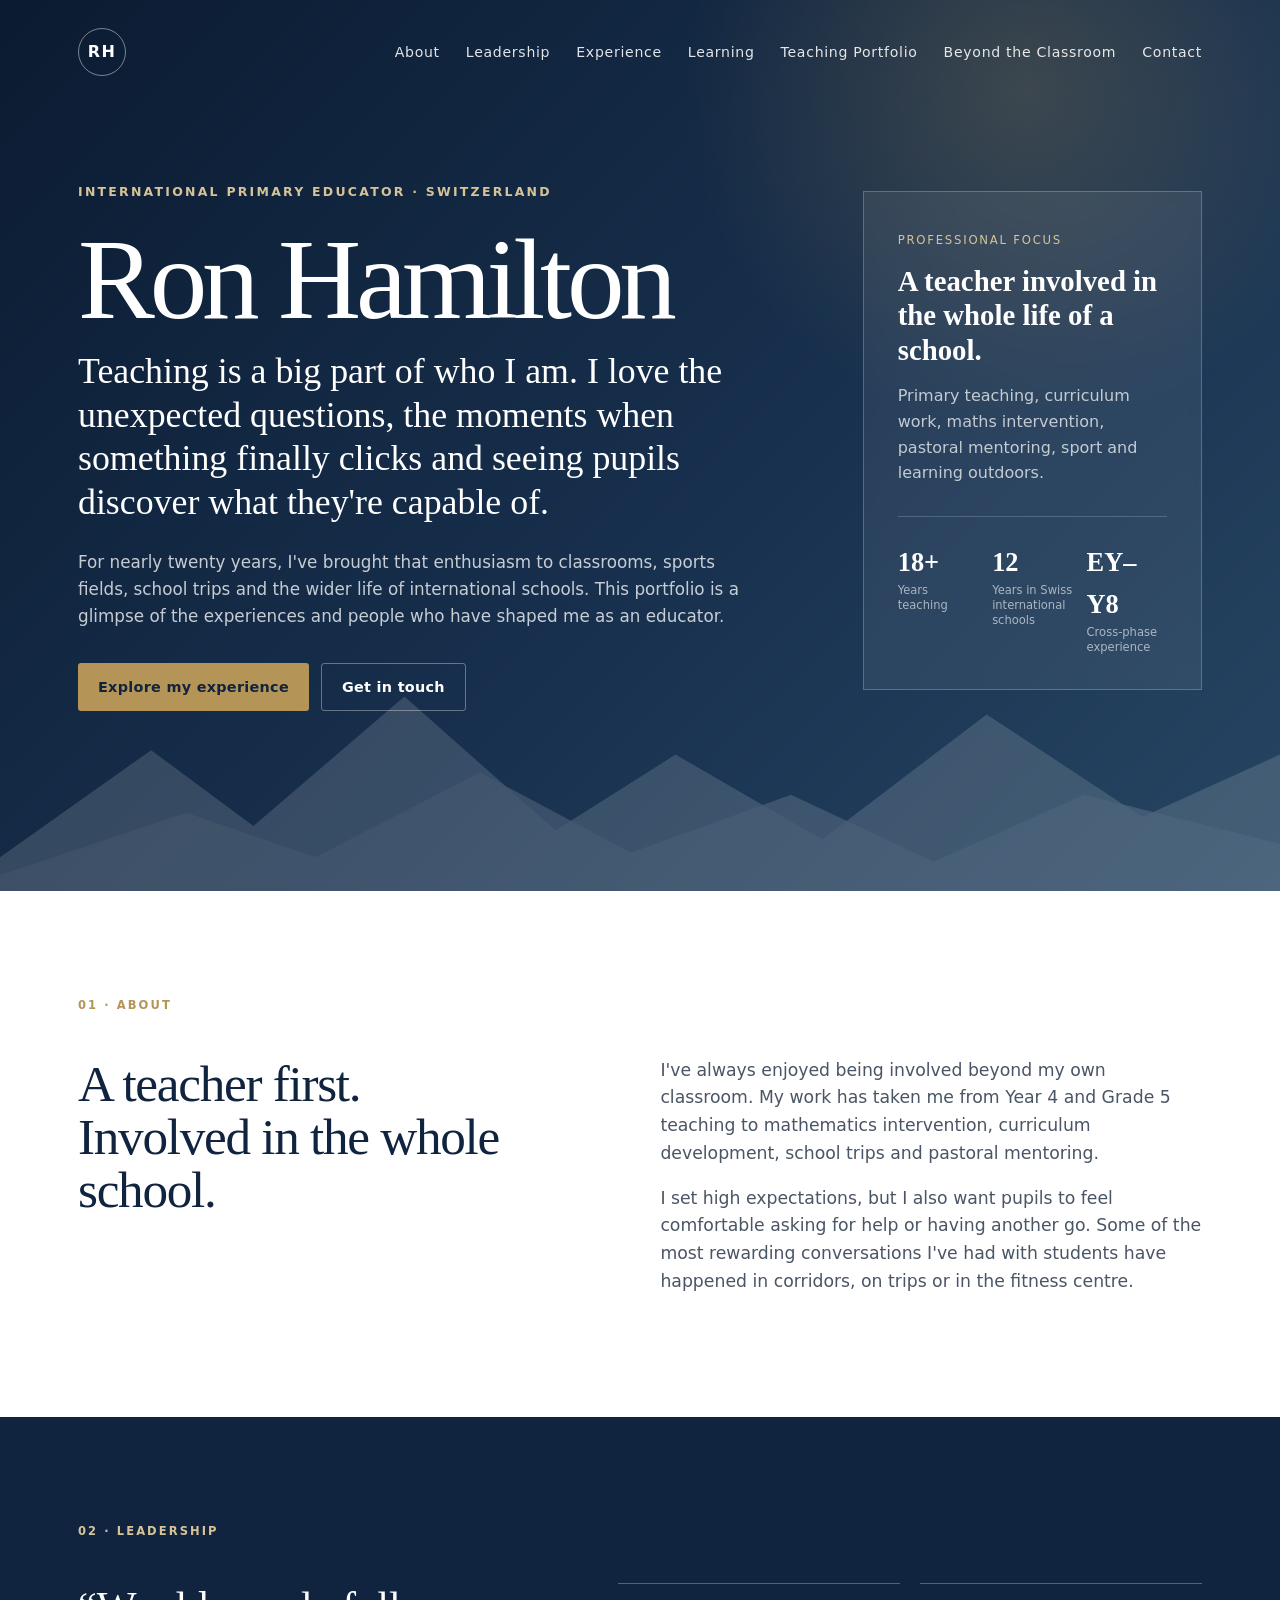
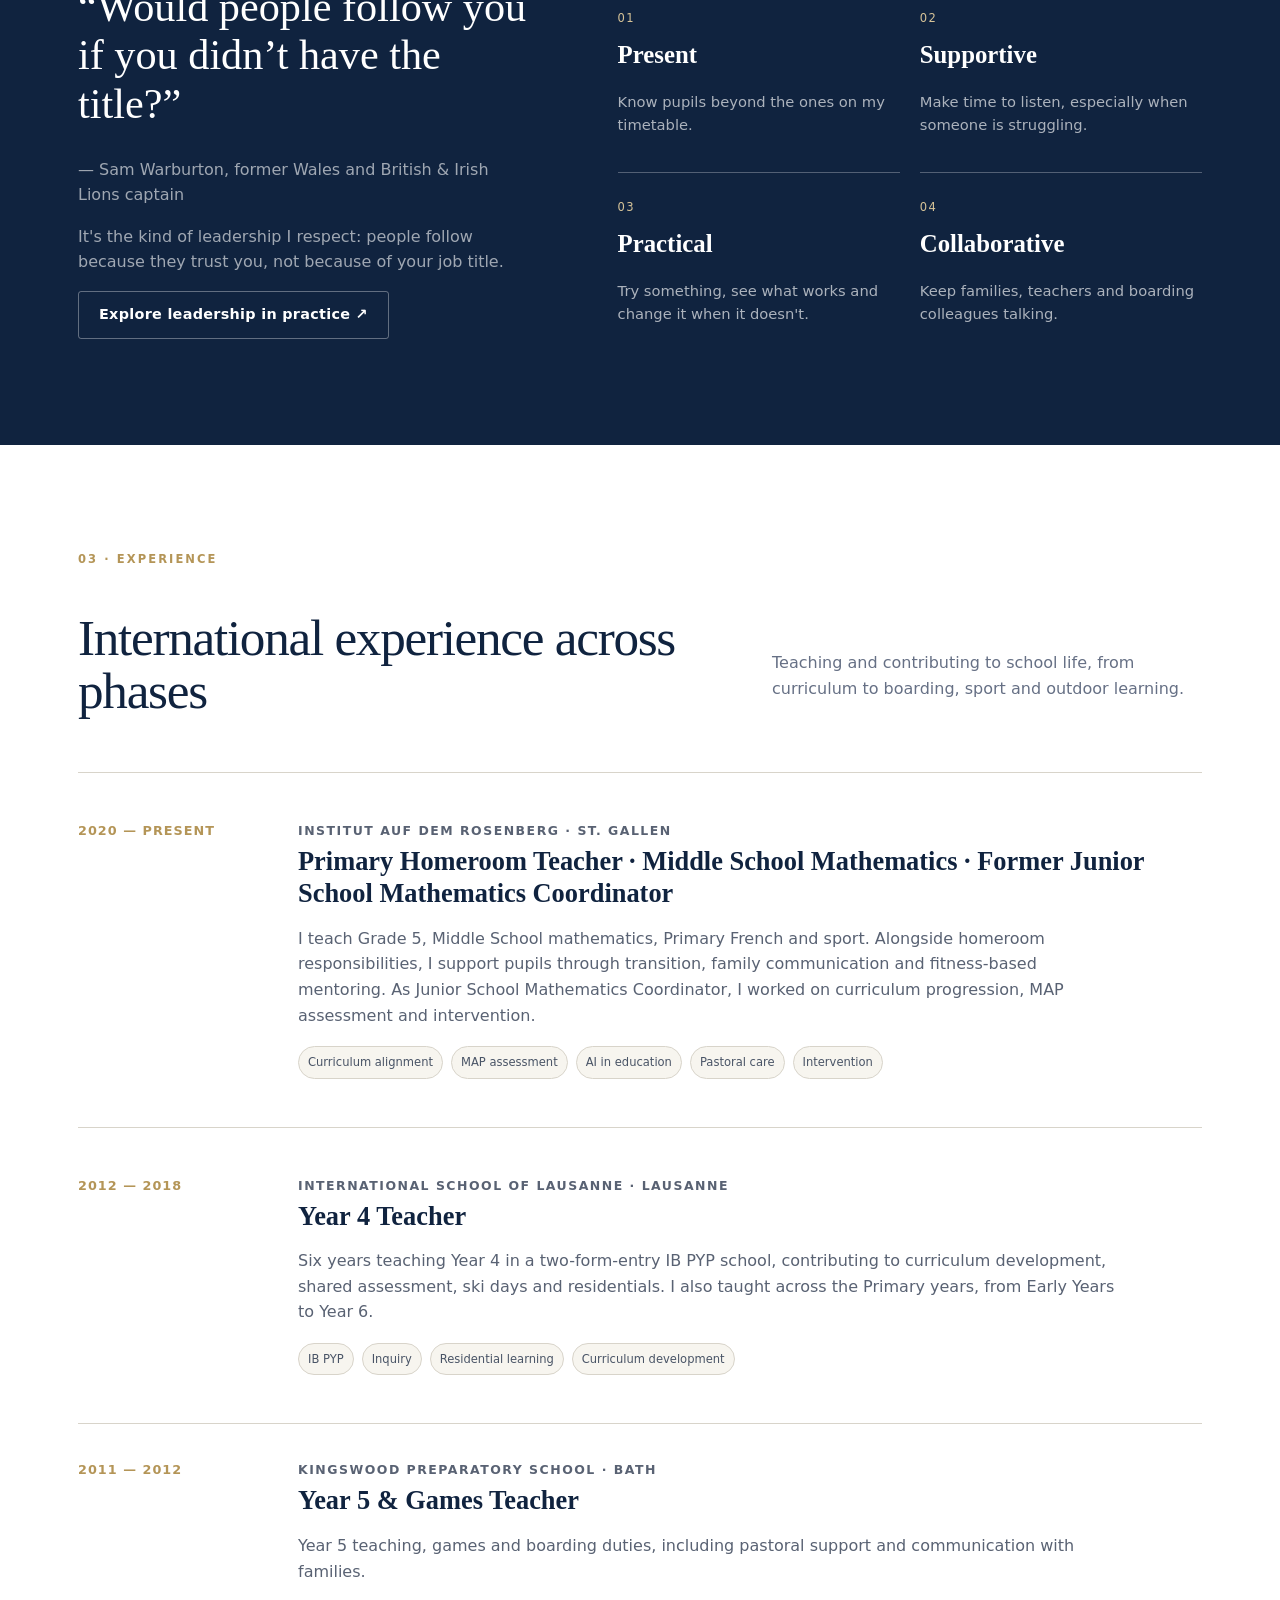
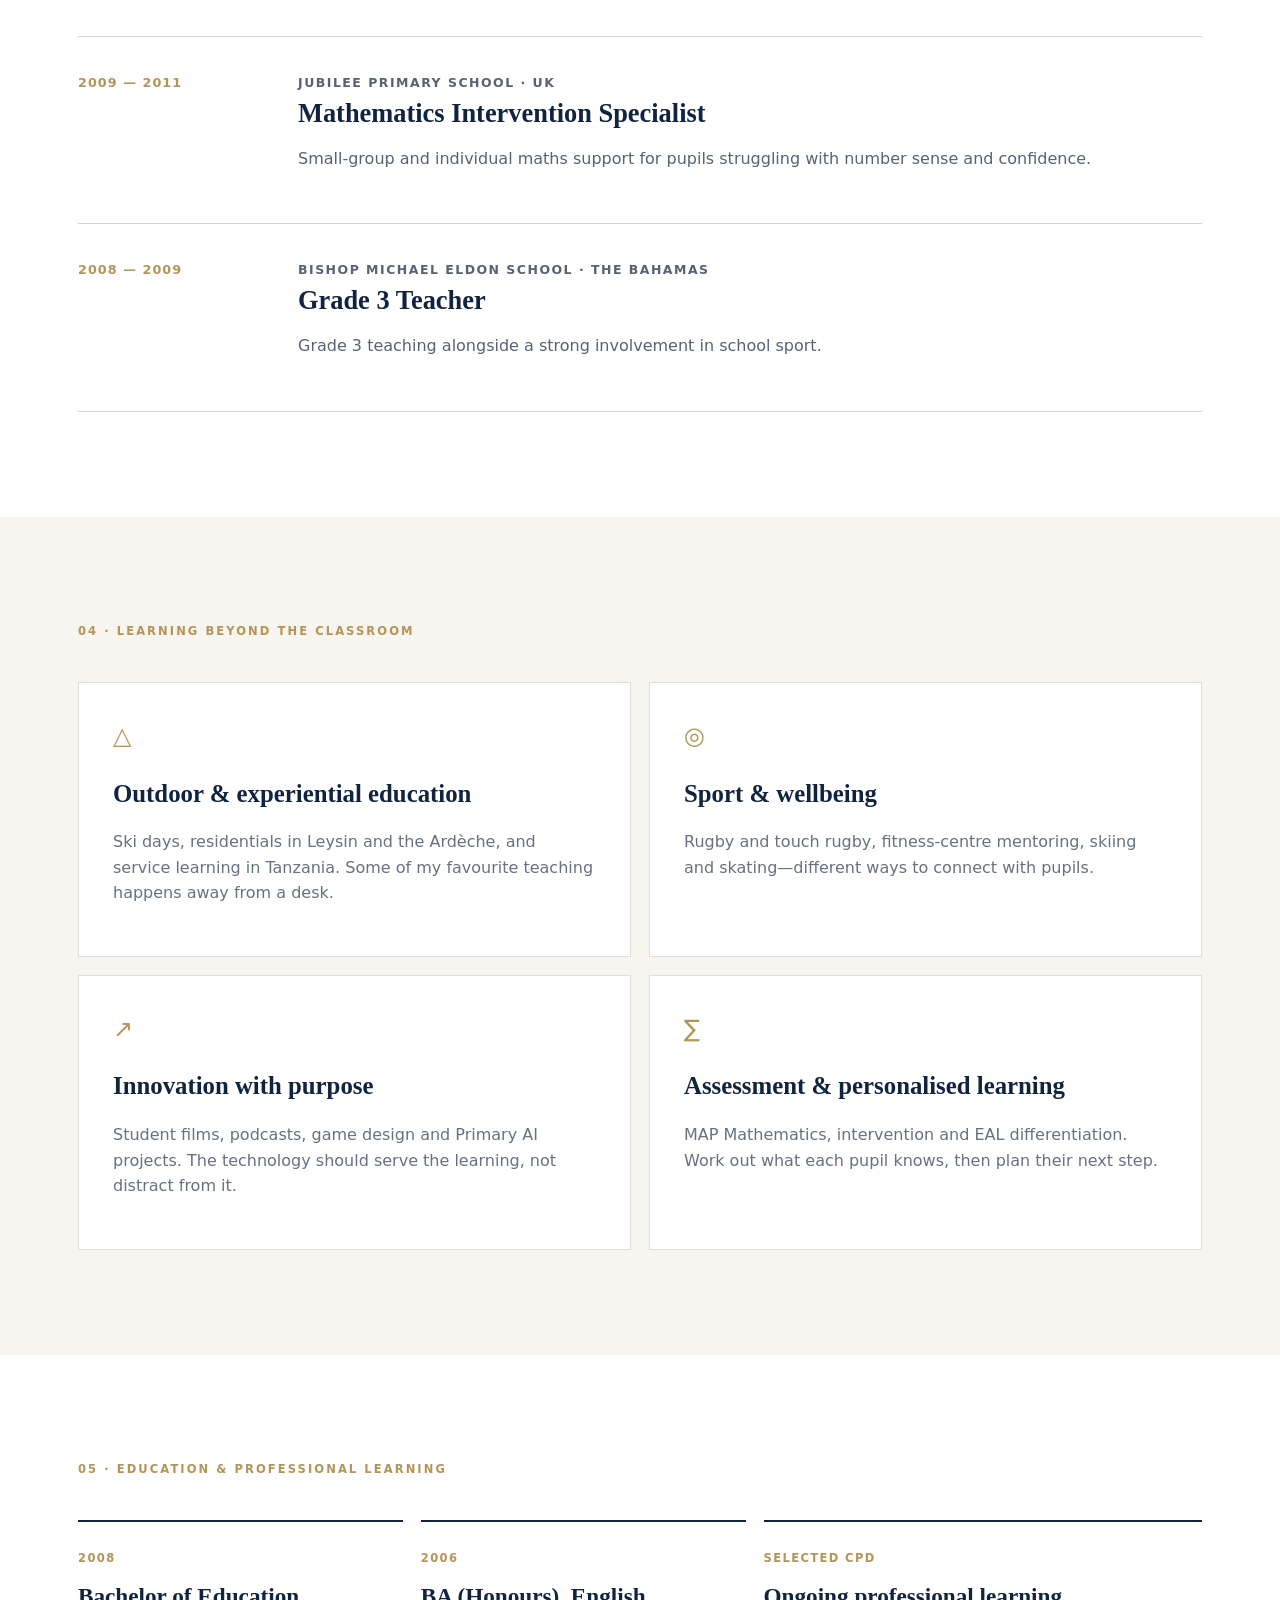
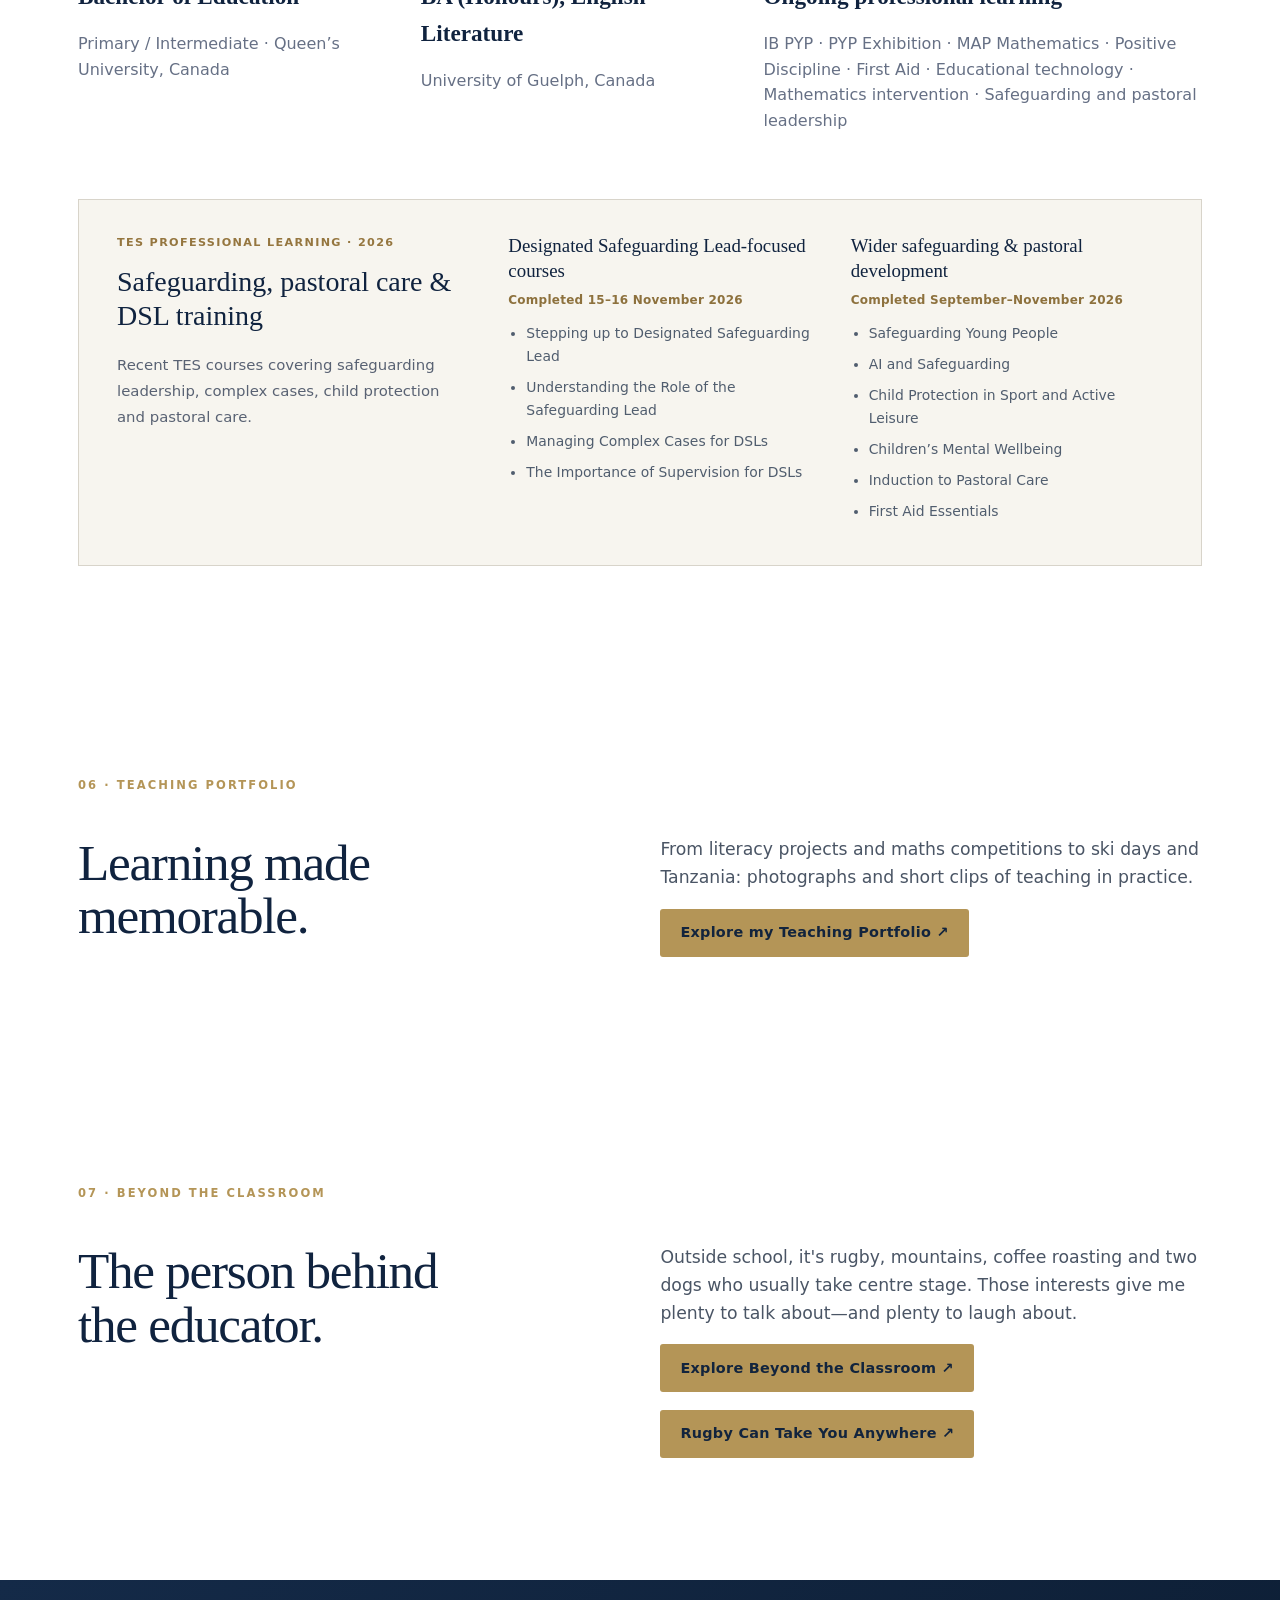
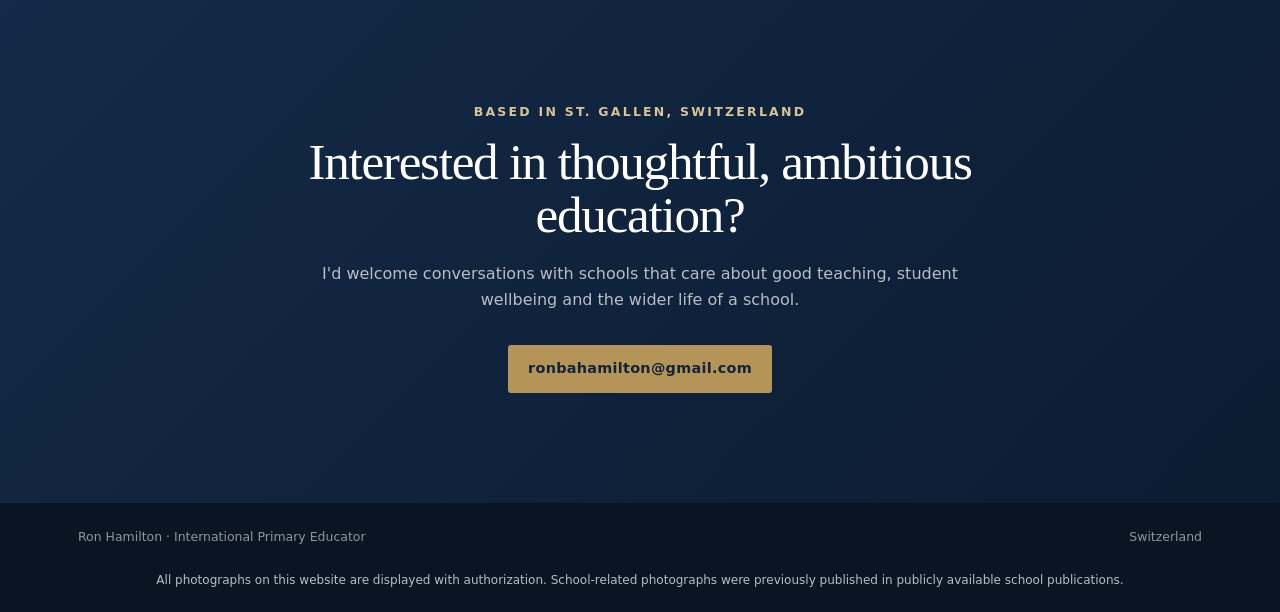
==== commit cbb0a8f9: "Give teaching portfolio a broader, more personal opening" ====
--- a/index.html
+++ b/index.html
@@ -26,8 +26,8 @@
       <div class="hero-copy">
         <p class="eyebrow">International Primary Educator · Switzerland</p>
         <h1>Ron Hamilton</h1>
-        <p class="hero-lead">Nearly twenty years in schools, and I still enjoy the everyday work of getting to know pupils, teaching them well and being part of a school community.</p>
-        <p class="hero-intro">At Rosenberg, I work with pupils from age five to eighteen: Primary French and Grade 5, Middle School mathematics and Senior School sport. I enjoy seeing the whole school, not just one classroom.</p>
+        <p class="hero-lead">Teaching is a big part of who I am. I love the unexpected questions, the moments when something finally clicks and seeing pupils discover what they're capable of.</p>
+        <p class="hero-intro">For nearly twenty years, I've brought that enthusiasm to classrooms, sports fields, school trips and the wider life of international schools. This portfolio is a glimpse of the experiences and people who have shaped me as an educator.</p>
         <div class="hero-actions">
           <a class="button primary" href="#experience">Explore my experience</a>
           <a class="button secondary" href="mailto:ronbahamilton@gmail.com">Get in touch</a>
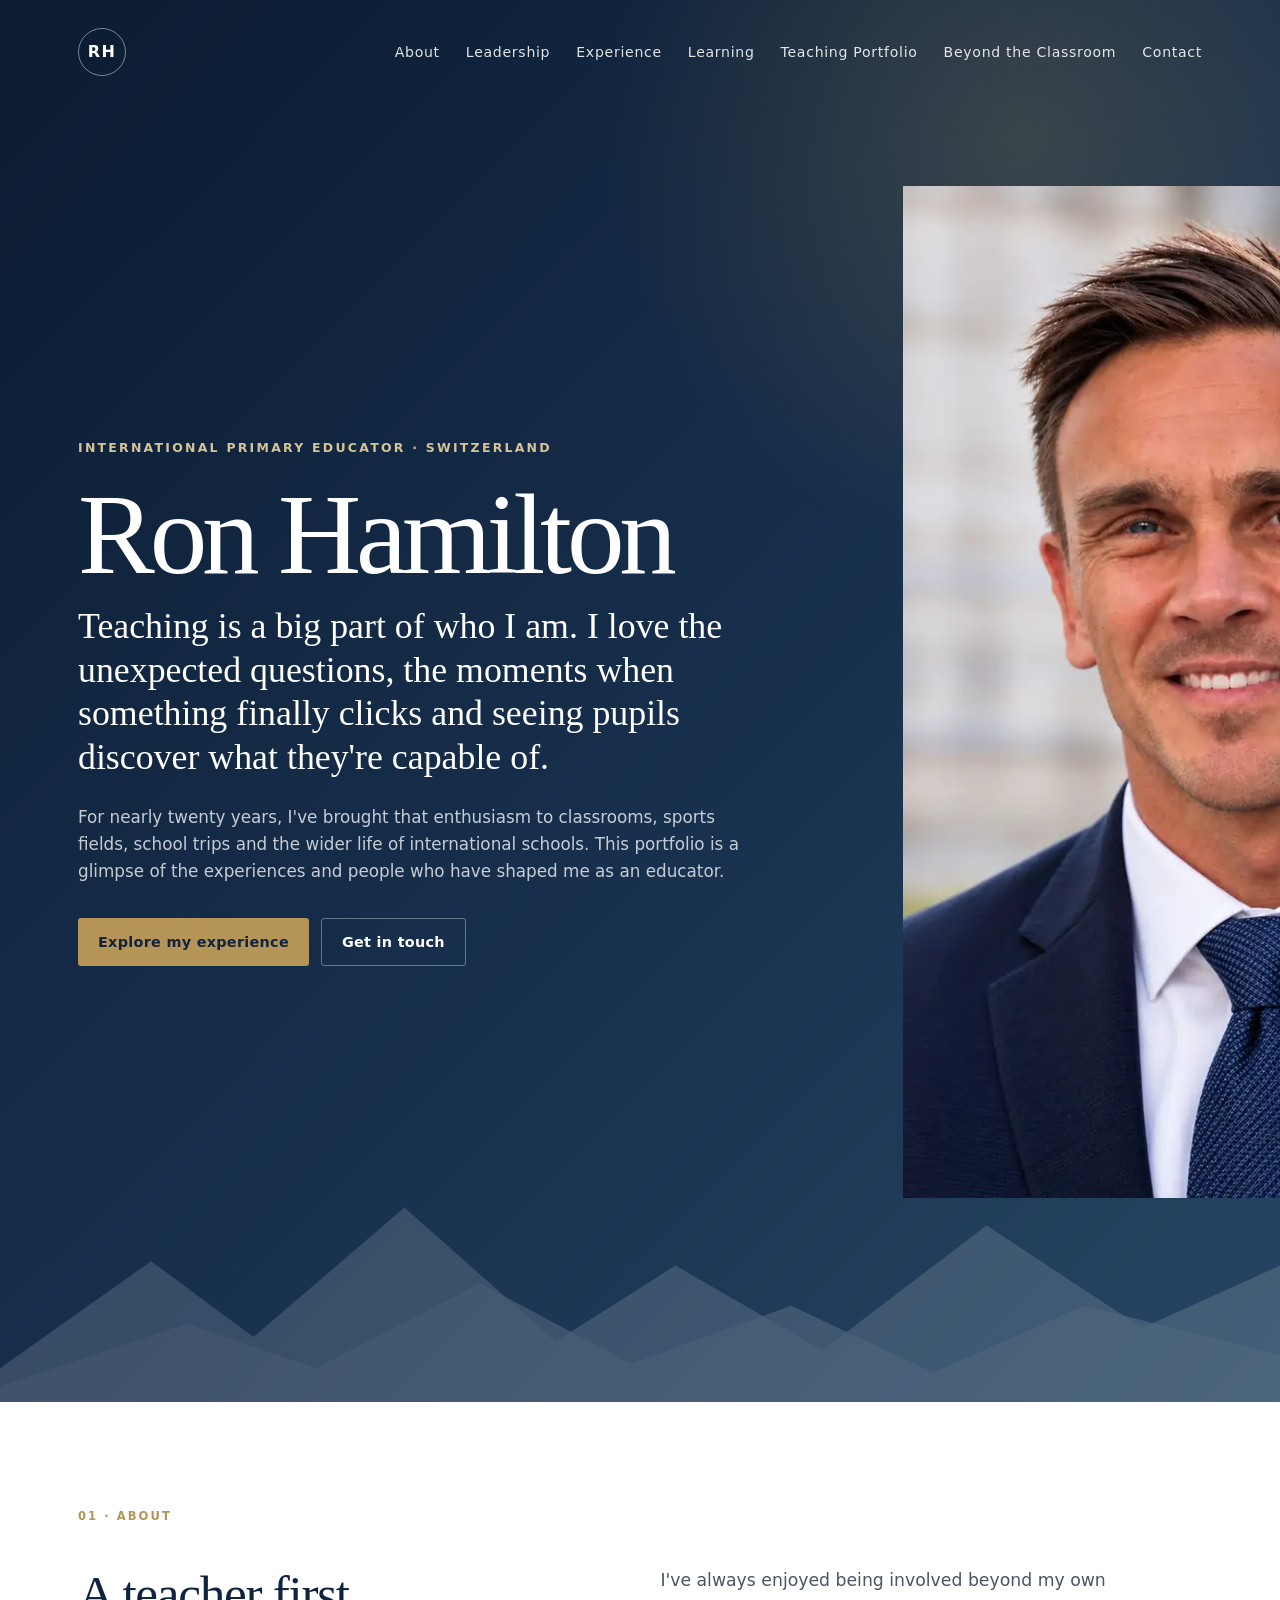
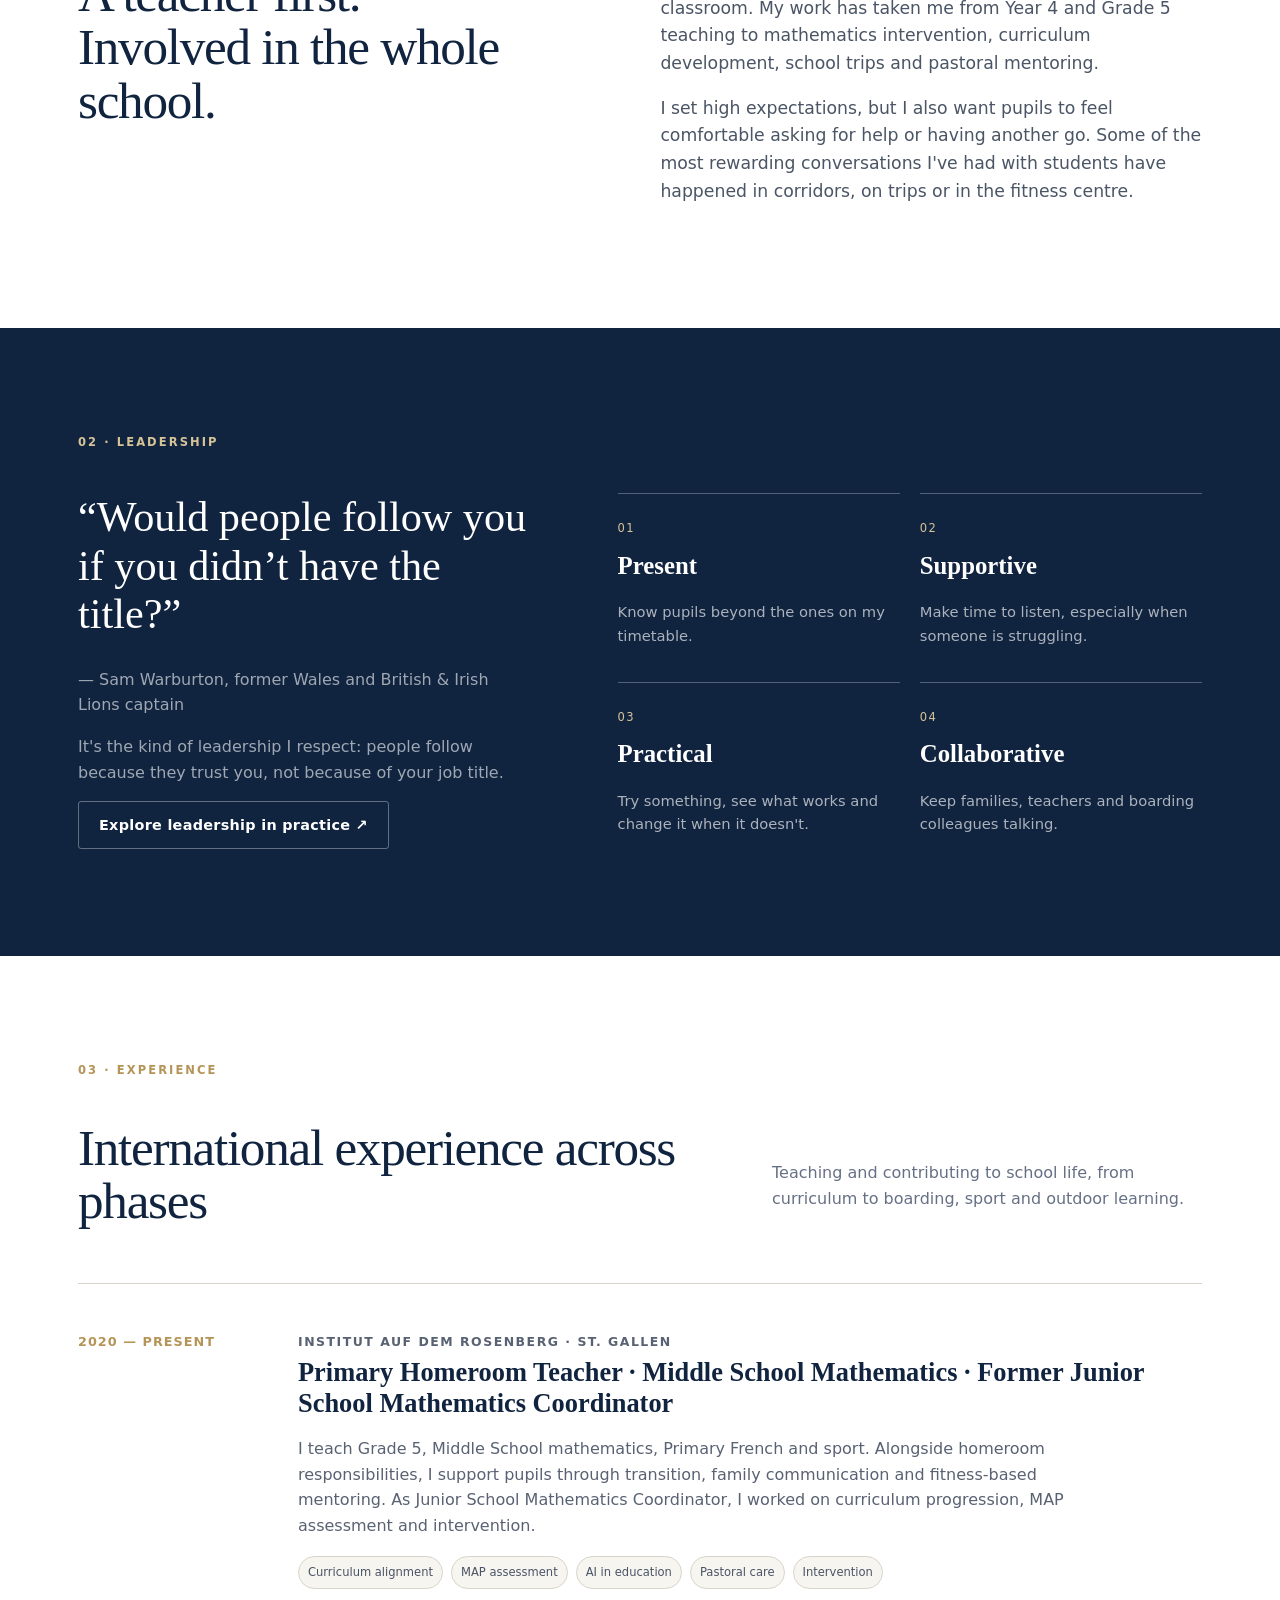
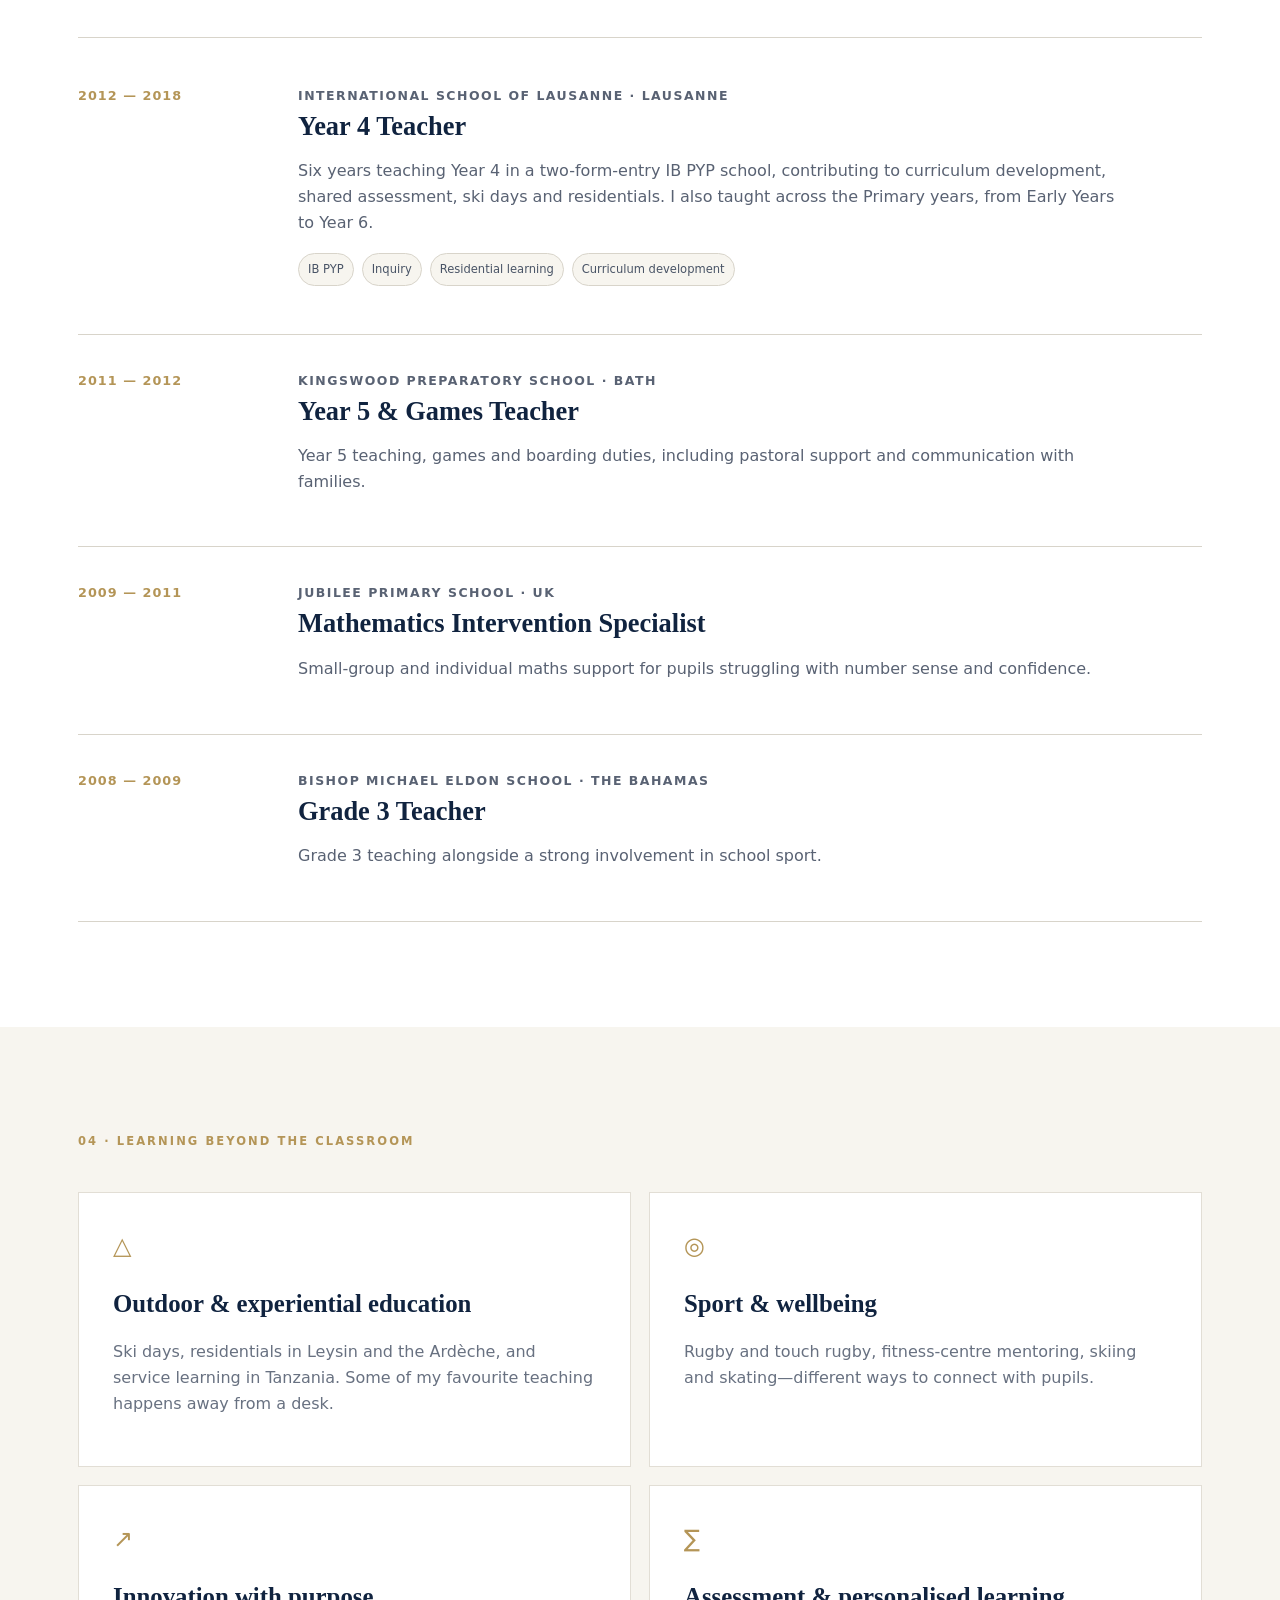
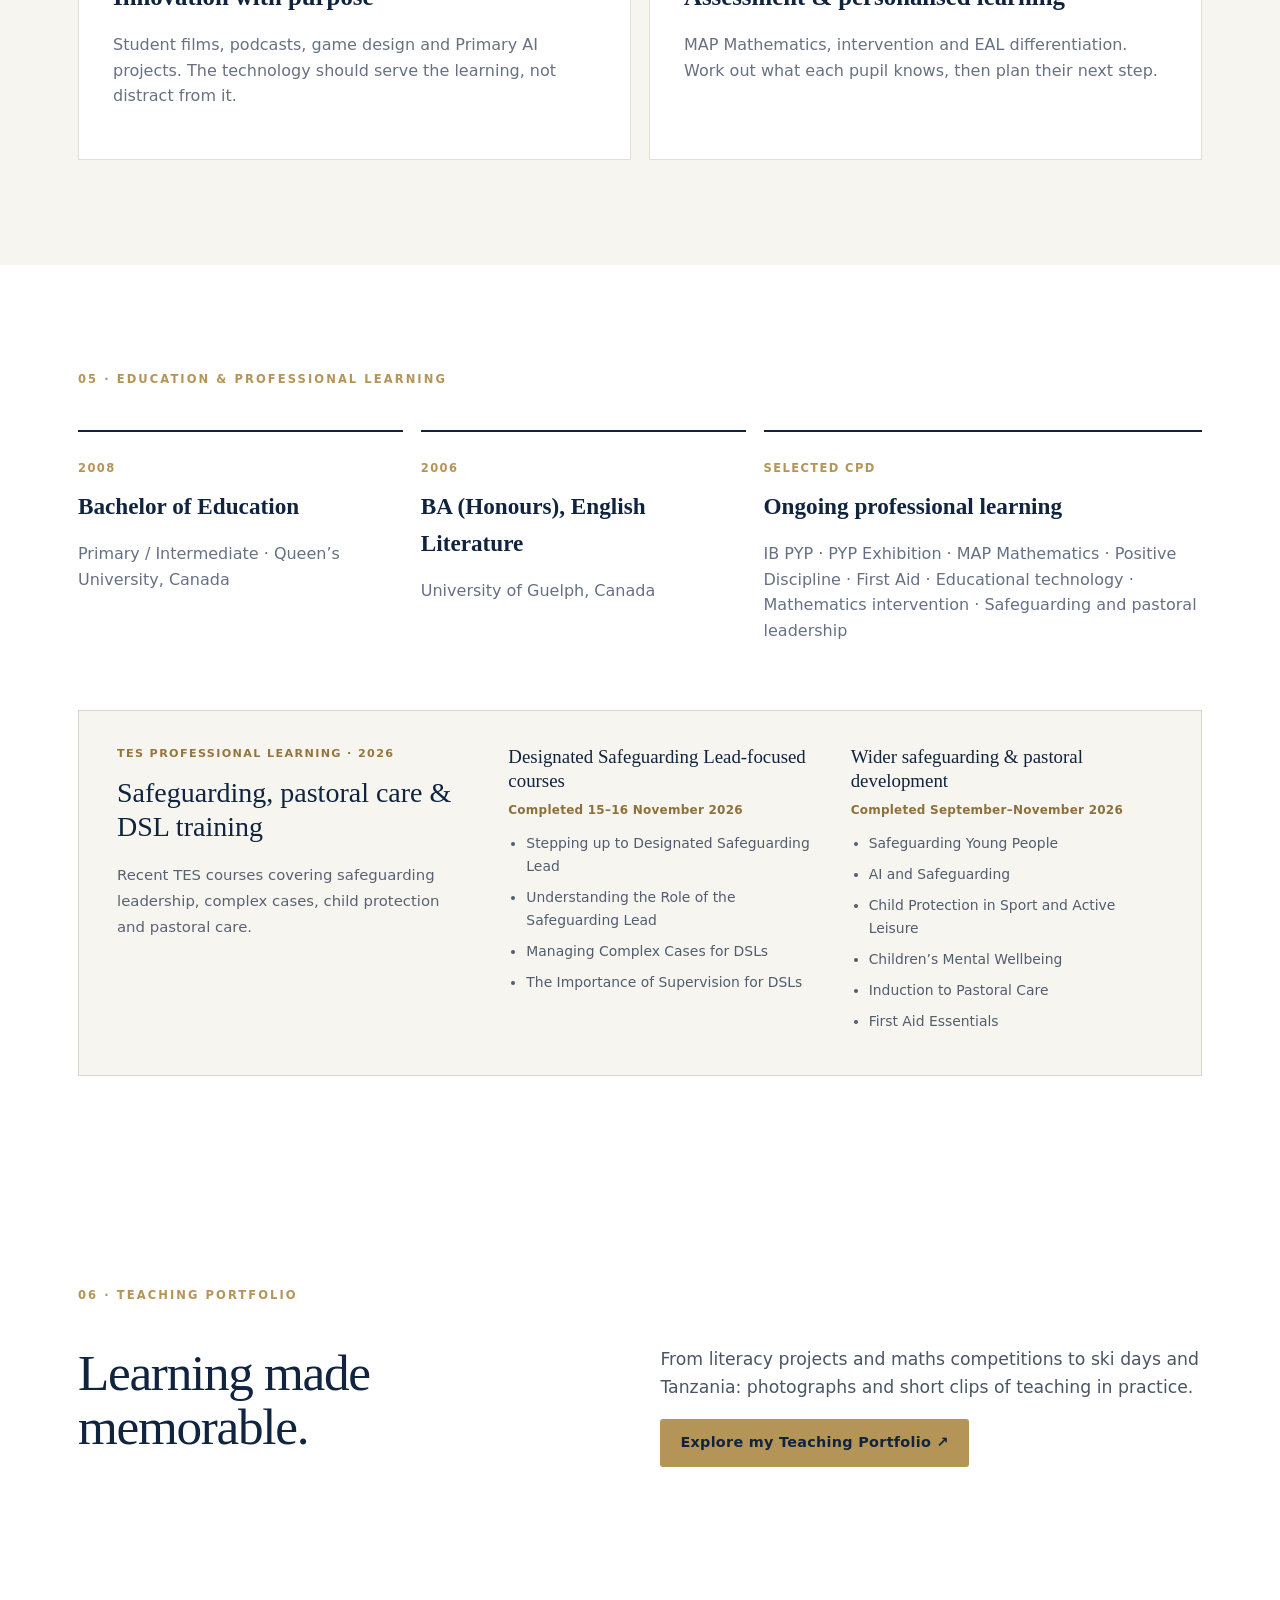
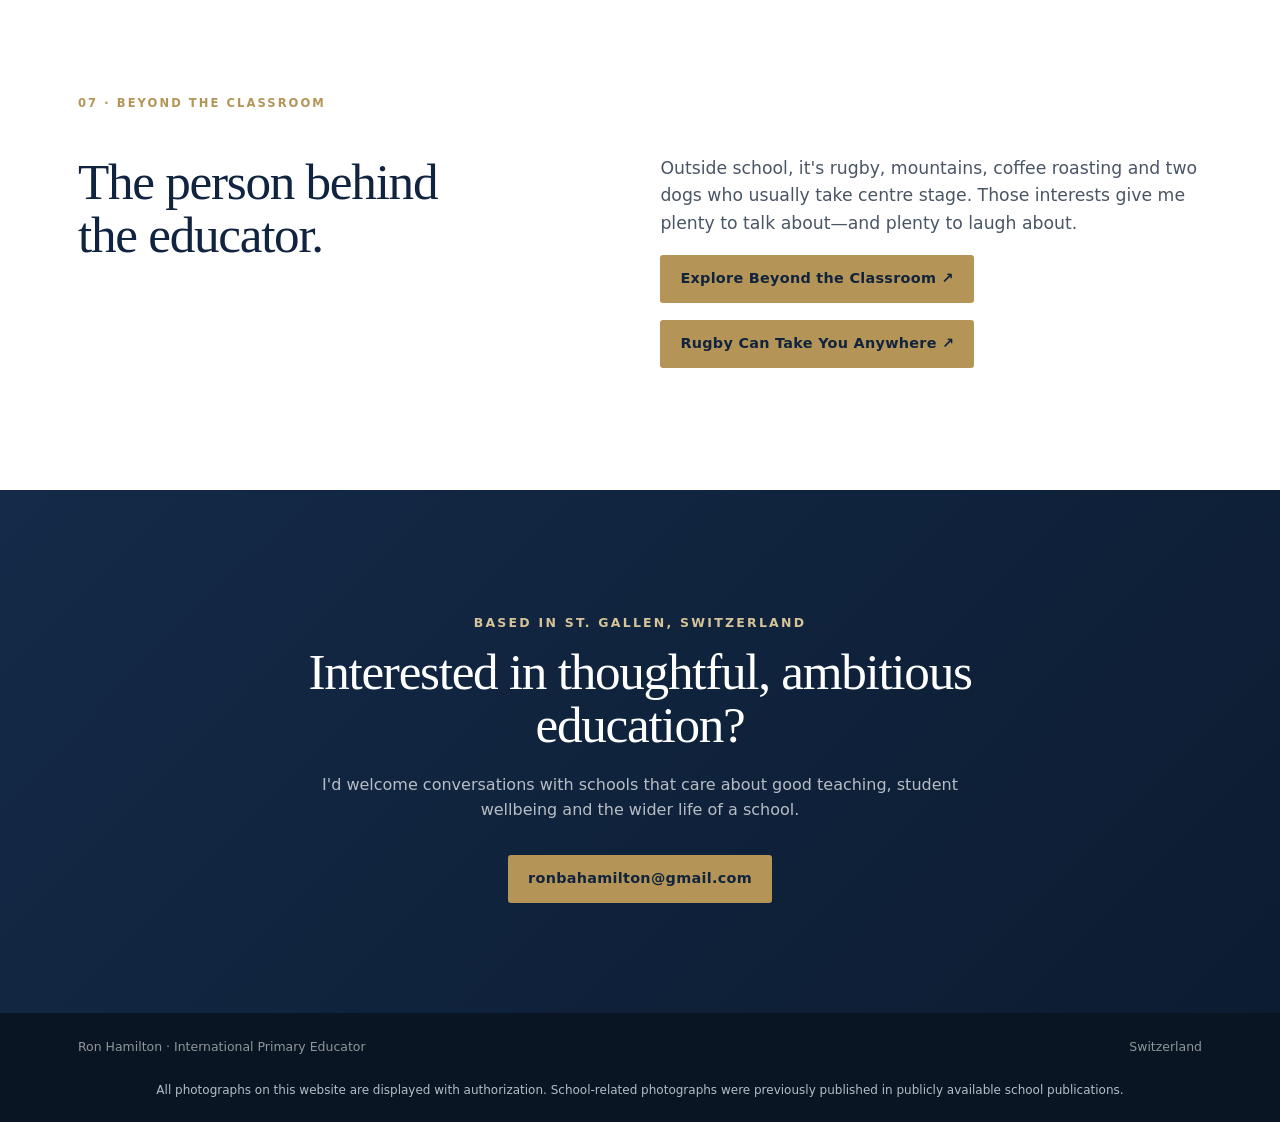
==== commit 3cd6679d: "Put Ron's professional headshot beside the homepage introduction" ====
--- a/index.html
+++ b/index.html
@@ -34,16 +34,12 @@
         </div>
       </div>
 
-      <aside class="hero-card" aria-label="Professional focus">
-        <span class="card-kicker">Professional focus</span>
-        <strong>A teacher involved in the whole life of a school.</strong>
-        <p>Primary teaching, curriculum work, maths intervention, pastoral mentoring, sport and learning outdoors.</p>
-        <div class="stat-grid">
-          <div><b>18+</b><span>Years teaching</span></div>
-          <div><b>12</b><span>Years in Swiss international schools</span></div>
-          <div><b>EY–Y8</b><span>Cross-phase experience</span></div>
-        </div>
-      </aside>
+      <figure class="hero-portrait">
+        <img src="assets/ron-hamilton-headshot.webp"
+             alt="Professional portrait of Ron Hamilton wearing a navy suit and tie"
+             width="760" height="1012"
+             fetchpriority="high" decoding="async">
+      </figure>
 
       <svg class="mountains" viewBox="0 0 1440 280" preserveAspectRatio="none" aria-hidden="true">
         <path d="M0 240 L170 120 L285 205 L455 60 L625 210 L760 125 L925 220 L1110 80 L1285 195 L1440 125 L1440 280 L0 280 Z" />
